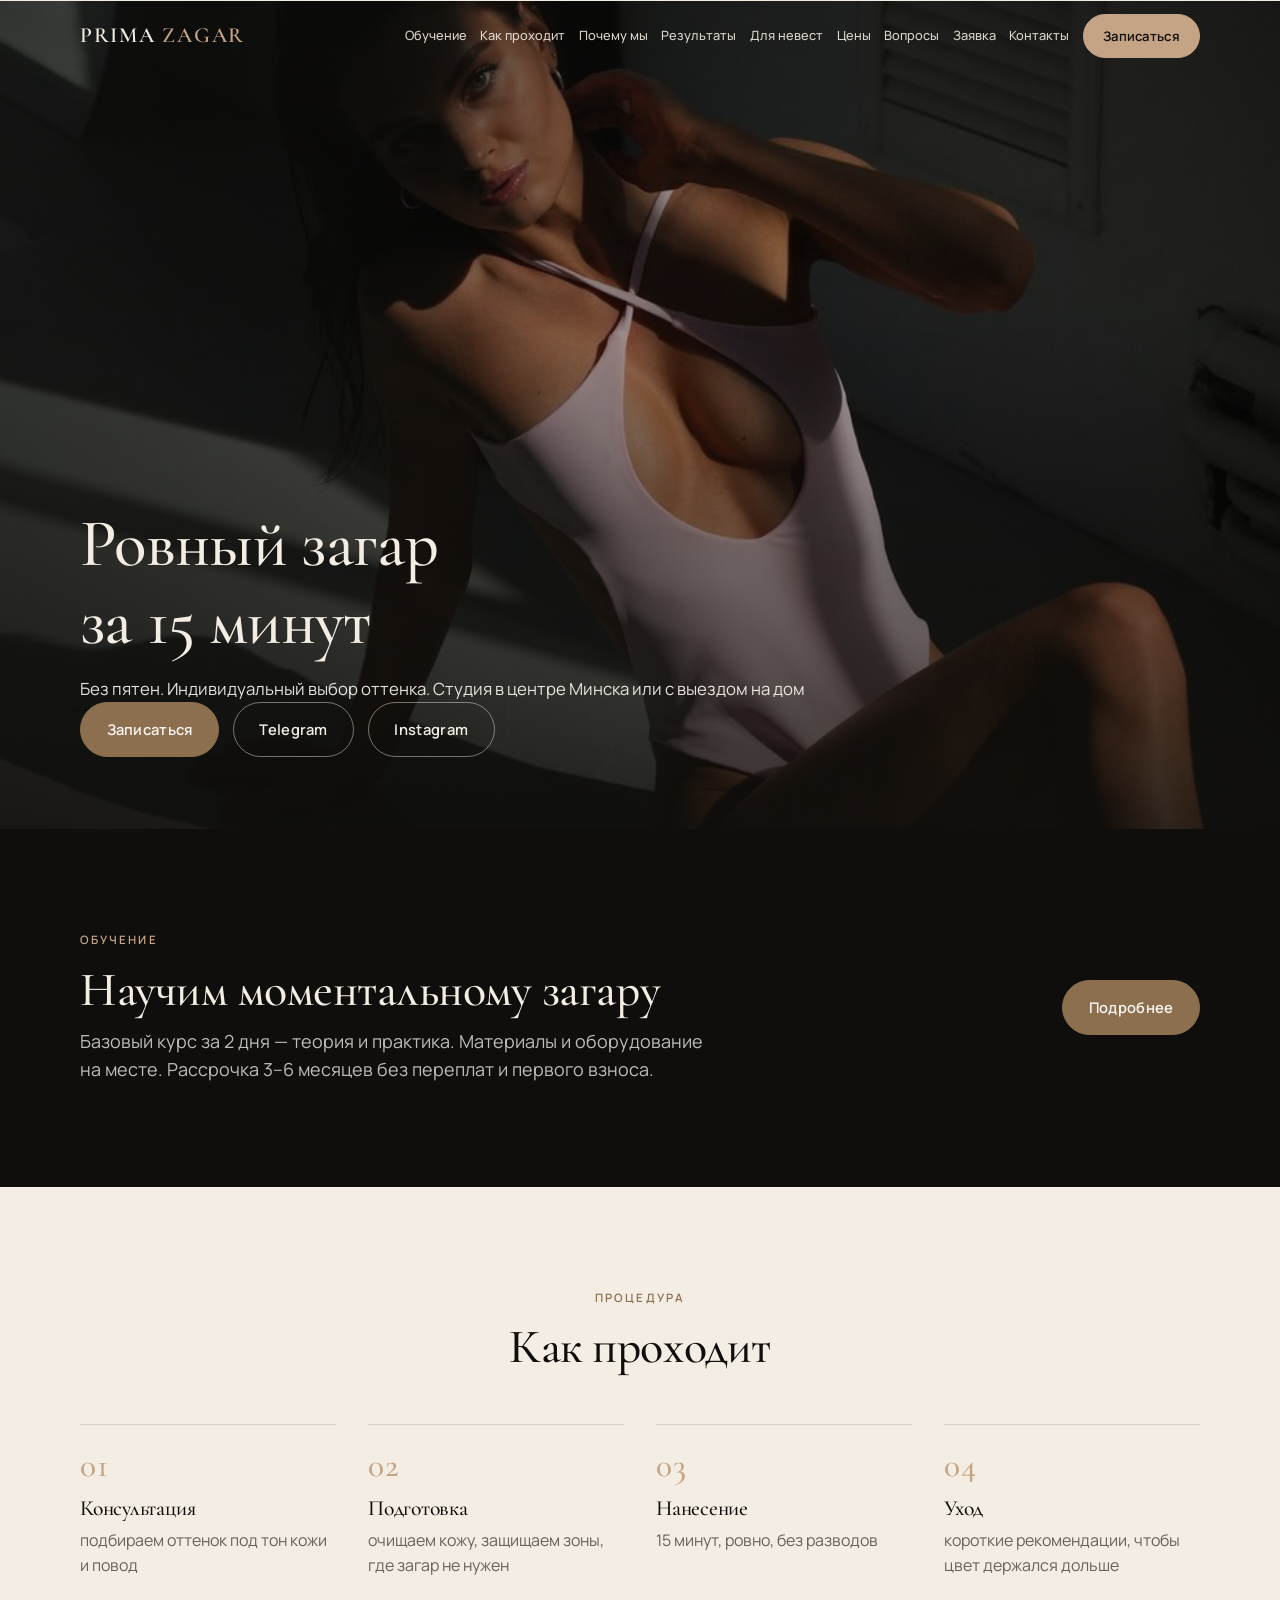
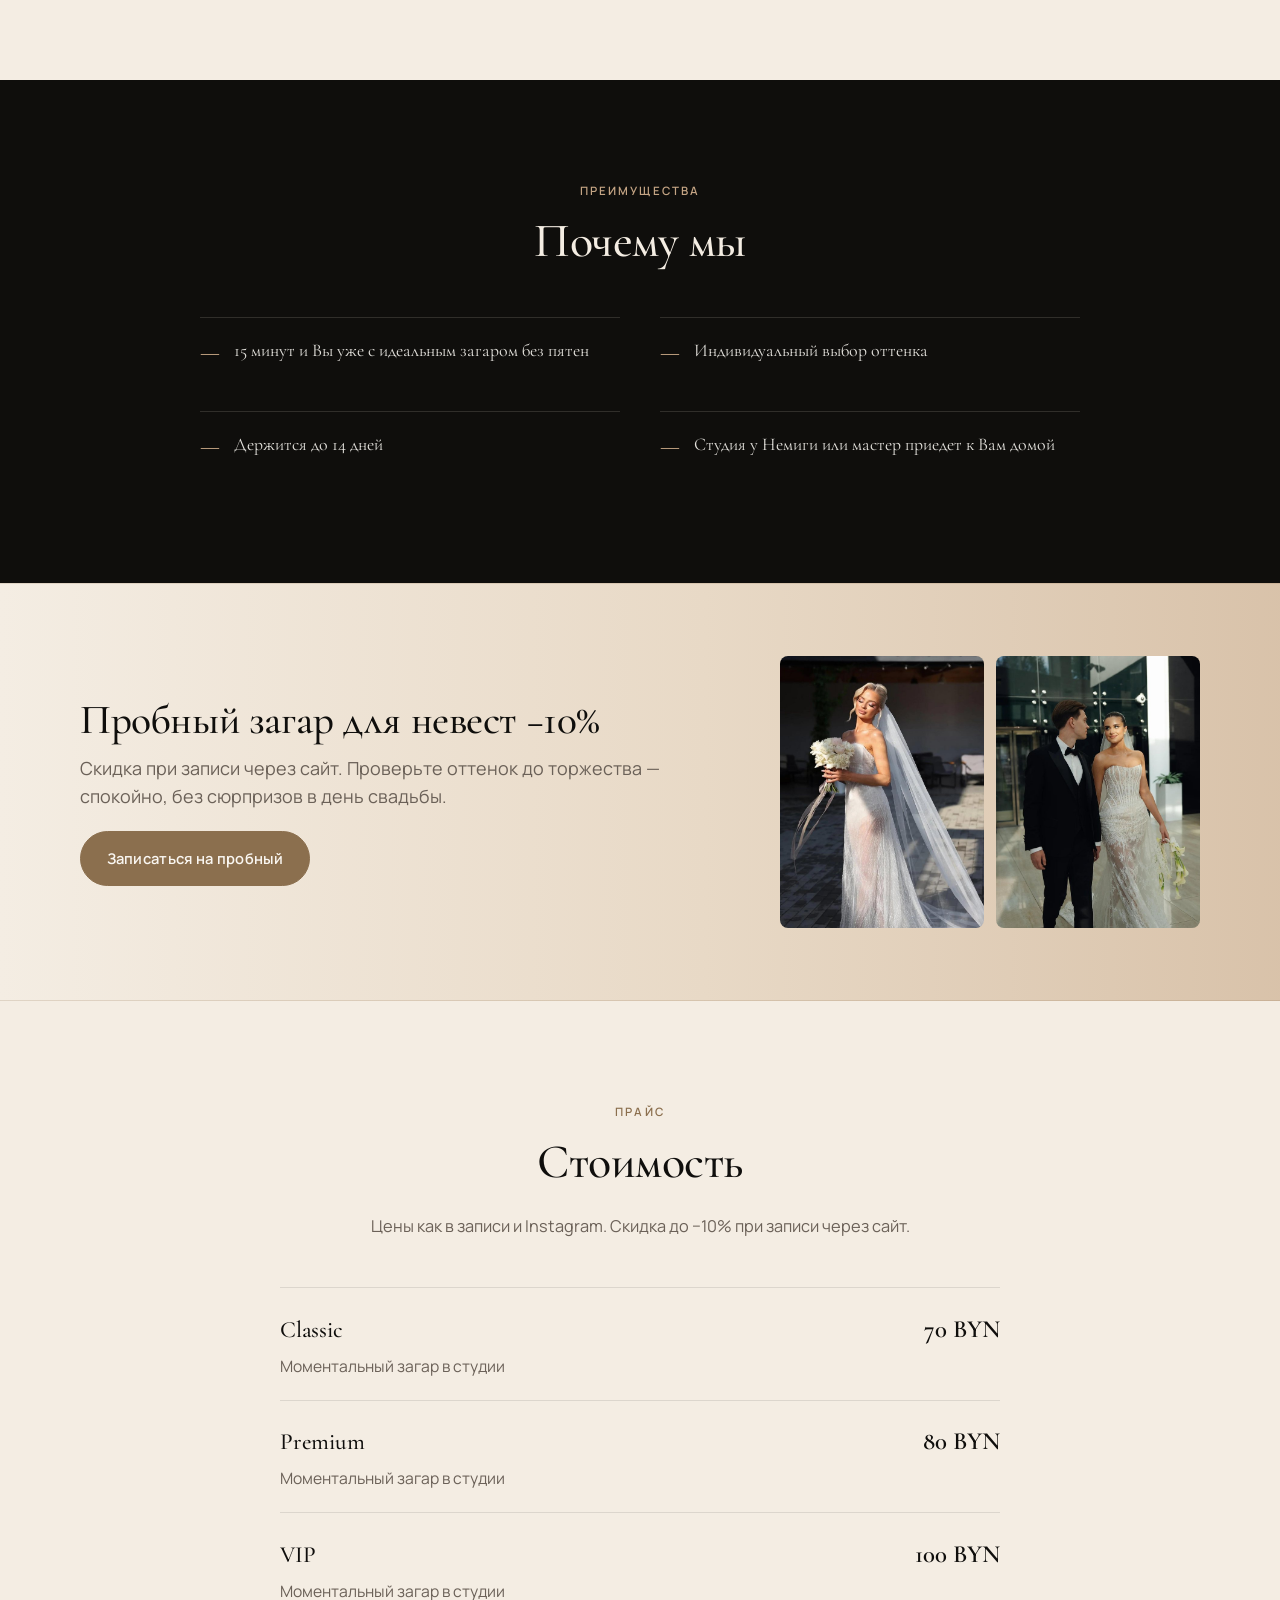
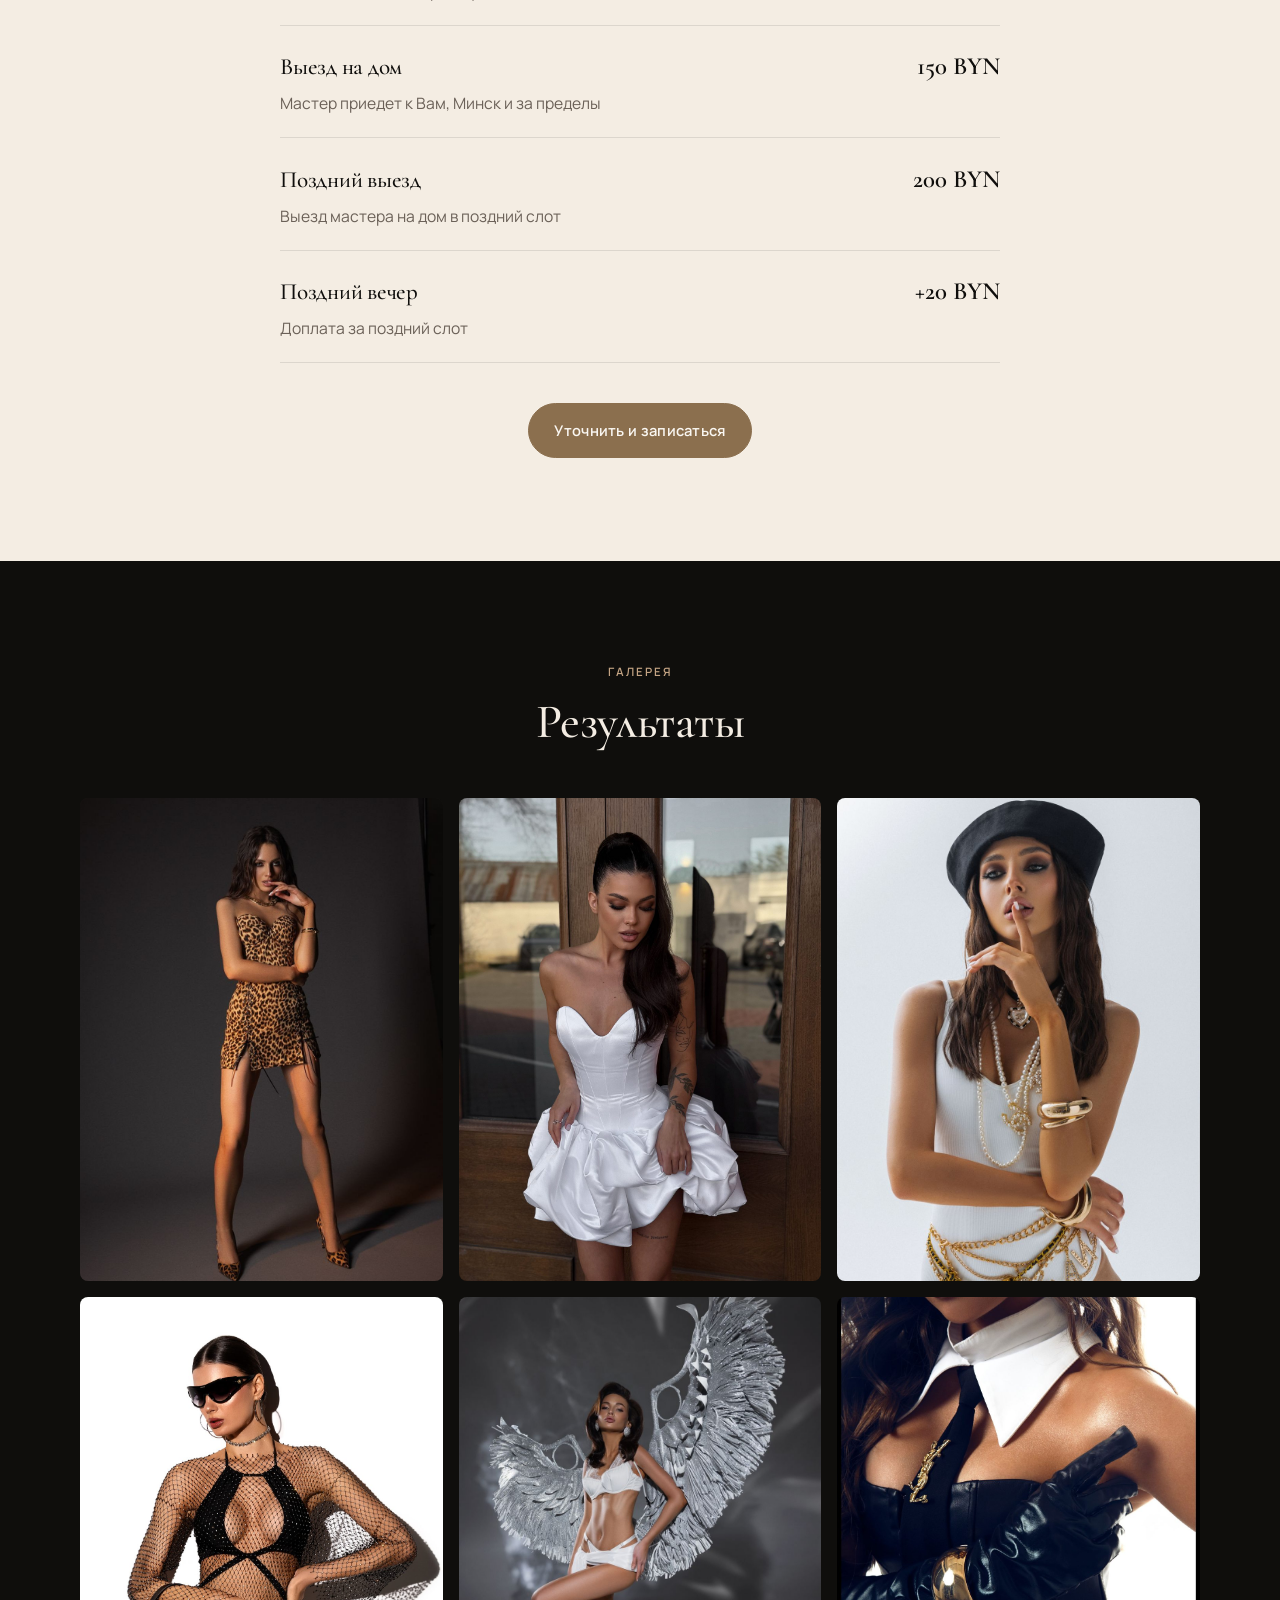
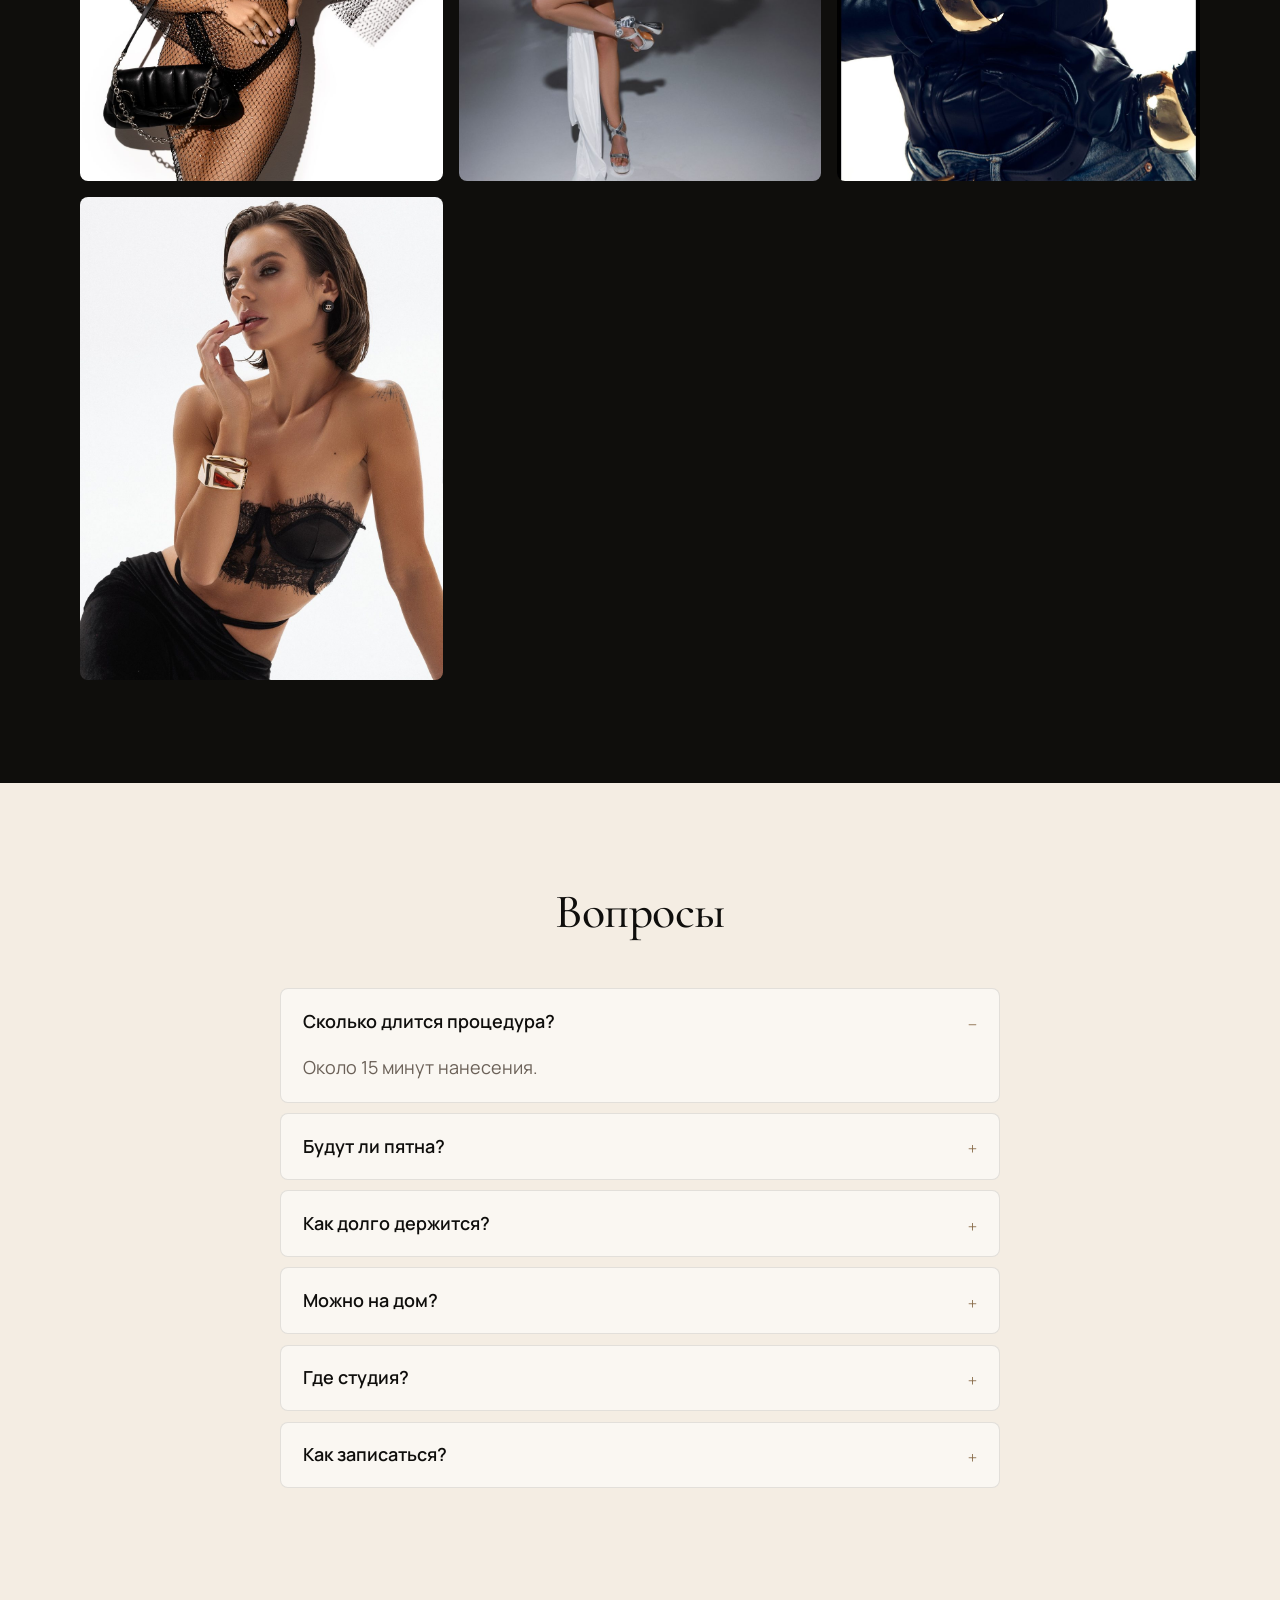
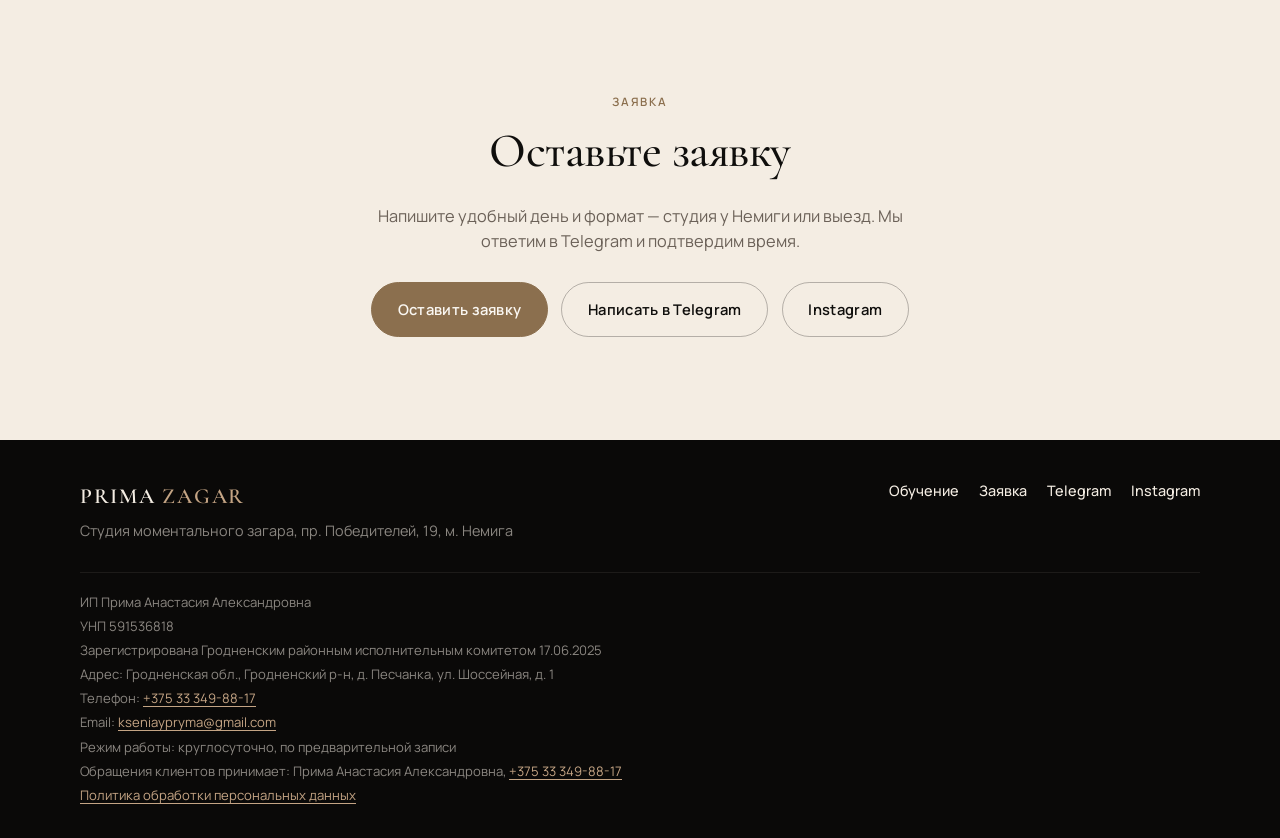
==== index.html @ f7ea3ef8 "Add a PZ monogram favicon in the site palette. Cream tile, ink Cormorant letters, and a bronze edge " ====
<!DOCTYPE html>
<html lang="ru">
<head>
  <meta charset="UTF-8" />
  <meta name="viewport" content="width=device-width, initial-scale=1" />
  <title>PRIMA ZAGAR — студия моментального загара | Минск, Немига</title>
  <meta name="description" content="Ровный загар за 15 минут без пятен. Оставьте заявку — студия у м. Немига или выезд на дом. пр. Победителей 19, Минск." />
  <link rel="icon" href="favicon.ico" sizes="16x16 32x32 48x48" />
  <link rel="icon" href="favicon.svg" type="image/svg+xml" />
  <link rel="apple-touch-icon" href="apple-touch-icon.png" />
  <link rel="icon" type="image/png" sizes="192x192" href="icon-192.png" />
  <link rel="icon" type="image/png" sizes="512x512" href="icon-512.png" />
  <link rel="preconnect" href="https://fonts.googleapis.com" />
  <link rel="preconnect" href="https://fonts.gstatic.com" crossorigin />
  <link href="https://fonts.googleapis.com/css2?family=Cormorant+Garamond:ital,wght@0,400;0,500;0,600;0,700;1,400;1,500&family=Manrope:wght@300;400;500;600;700&display=swap" rel="stylesheet" />
  <link rel="stylesheet" href="styles.css?v=20261003a" />
</head>
<body>
  <header class="site-header" id="siteHeader">
    <div class="header-inner">
      <a class="logo" href="#top">PRIMA <span>ZAGAR</span></a>
      <nav class="nav" id="nav" aria-label="Основная навигация">
        <a href="#training">Обучение</a>
        <a href="#process">Как проходит</a>
        <a href="#why">Почему мы</a>
        <a href="#results">Результаты</a>
        <a href="#bride">Для невест</a>
        <a href="#prices">Цены</a>
        <a href="#faq">Вопросы</a>
        <a href="#booking">Заявка</a>
        <a href="#contacts">Контакты</a>
        <a class="nav-cta" href="zapis.html">Записаться</a>
        <a class="nav-secondary" href="https://t.me/prima_zagar" target="_blank" rel="noopener">Telegram</a>
        <a class="nav-secondary" href="https://www.instagram.com/prima_zagar/" target="_blank" rel="noopener">Instagram</a>
      </nav>
      <a class="btn btn-sm header-cta" href="zapis.html">Записаться</a>
      <button class="nav-toggle" id="navToggle" type="button" aria-label="Меню" aria-expanded="false">
        <span></span><span></span><span></span>
      </button>
    </div>
  </header>

  <main id="top">
    <section class="hero">
      <div class="hero-media">
        <img src="img/hero-main.jpg" alt="Ровный бронзовый загар — результат процедуры PRIMA ZAGAR" />
        <div class="hero-scrim"></div>
      </div>
      <p class="hero-brand" aria-hidden="true">PRIMA <span>ZAGAR</span></p>
      <div class="hero-content">
        <div class="hero-copy">
          <h1>Ровный загар за&nbsp;15&nbsp;минут</h1>
          <p class="hero-lead">Без пятен. Индивидуальный выбор оттенка. Студия в центре Минска или с выездом на дом</p>
        </div>
        <div class="hero-actions">
          <a class="btn btn-primary hero-btn-main" href="zapis.html">Записаться</a>
          <div class="hero-actions-row">
            <a class="btn btn-ghost" href="https://t.me/prima_zagar" target="_blank" rel="noopener">Telegram</a>
            <a class="btn btn-ghost" href="https://www.instagram.com/prima_zagar/" target="_blank" rel="noopener">Instagram</a>
          </div>
        </div>
      </div>
    </section>

    <section class="section training-teaser section-dark" id="training">
      <div class="container training-teaser-inner">
        <div class="training-teaser-copy">
          <p class="eyebrow">Обучение</p>
          <h2>Научим моментальному загару</h2>
          <p>Базовый курс за 2 дня — теория и практика. Материалы и оборудование на месте. Рассрочка 3–6 месяцев без переплат и первого взноса.</p>
        </div>
        <a class="btn btn-primary" href="obuchenie.html">Подробнее</a>
      </div>
    </section>


    <section class="section process section-cream" id="process">
      <div class="container">
        <header class="section-head">
          <p class="eyebrow">Процедура</p>
          <h2>Как проходит</h2>
        </header>
        <ol class="steps">
          <li class="step">
            <span class="step-num">01</span>
            <h3>Консультация</h3>
            <p>подбираем оттенок под тон кожи и повод</p>
          </li>
          <li class="step">
            <span class="step-num">02</span>
            <h3>Подготовка</h3>
            <p>очищаем кожу, защищаем зоны, где загар не нужен</p>
          </li>
          <li class="step">
            <span class="step-num">03</span>
            <h3>Нанесение</h3>
            <p>15 минут, ровно, без разводов</p>
          </li>
          <li class="step">
            <span class="step-num">04</span>
            <h3>Уход</h3>
            <p>короткие рекомендации, чтобы цвет держался дольше</p>
          </li>
        </ol>
      </div>
    </section>

    <section class="section why section-dark" id="why">
      <div class="container">
        <header class="section-head">
          <p class="eyebrow">Преимущества</p>
          <h2>Почему мы</h2>
        </header>
        <ul class="why-list">
          <li>
            <span class="why-mark" aria-hidden="true">—</span>
            <p>15 минут и Вы уже с идеальным загаром без пятен</p>
          </li>
          <li>
            <span class="why-mark" aria-hidden="true">—</span>
            <p>Индивидуальный выбор оттенка</p>
          </li>
          <li>
            <span class="why-mark" aria-hidden="true">—</span>
            <p>Держится до 14 дней</p>
          </li>
          <li>
            <span class="why-mark" aria-hidden="true">—</span>
            <p>Студия у Немиги или мастер приедет к Вам домой</p>
          </li>
        </ul>
      </div>
    </section>

    <section class="bride" id="bride">
      <div class="container">
        <div class="bride-inner">
          <div class="bride-copy">
            <h2>Пробный загар для невест −10%</h2>
            <p>Скидка при записи через сайт. Проверьте оттенок до торжества — спокойно, без сюрпризов в день свадьбы.</p>
            <a class="btn btn-primary" href="zapis.html">Записаться на пробный</a>
          </div>
          <div class="bride-photos">
            <figure class="bride-photo">
              <img src="img/bride-outdoor.jpg" alt="Невеста с ровным загаром" loading="lazy" />
            </figure>
            <figure class="bride-photo">
              <img src="img/bride-couple.jpg" alt="Невеста и жених — загар к свадьбе" loading="lazy" />
            </figure>
          </div>
        </div>
      </div>
    </section>

    <section class="section prices section-cream" id="prices">
      <div class="container">
        <header class="section-head">
          <p class="eyebrow">Прайс</p>
          <h2>Стоимость</h2>
          <p class="section-sub">Цены как в записи и Instagram. Скидка до −10% при записи через сайт.</p>
        </header>
        <div class="price-formats">
          <article class="price-line">
            <div class="price-line-top">
              <h3>Classic</h3>
              <p class="price-amount">70&nbsp;BYN</p>
            </div>
            <p>Моментальный загар в студии</p>
          </article>
          <article class="price-line">
            <div class="price-line-top">
              <h3>Premium</h3>
              <p class="price-amount">80&nbsp;BYN</p>
            </div>
            <p>Моментальный загар в студии</p>
          </article>
          <article class="price-line">
            <div class="price-line-top">
              <h3>VIP</h3>
              <p class="price-amount">100&nbsp;BYN</p>
            </div>
            <p>Моментальный загар в студии</p>
          </article>
          <article class="price-line">
            <div class="price-line-top">
              <h3>Выезд на дом</h3>
              <p class="price-amount">150&nbsp;BYN</p>
            </div>
            <p>Мастер приедет к Вам, Минск и за пределы</p>
          </article>
          <article class="price-line">
            <div class="price-line-top">
              <h3>Поздний выезд</h3>
              <p class="price-amount">200&nbsp;BYN</p>
            </div>
            <p>Выезд мастера на дом в поздний слот</p>
          </article>
          <article class="price-line">
            <div class="price-line-top">
              <h3>Поздний вечер</h3>
              <p class="price-amount">+20&nbsp;BYN</p>
            </div>
            <p>Доплата за поздний слот</p>
          </article>
        </div>
        <div class="prices-cta">
          <a class="btn btn-primary" href="zapis.html">Уточнить и записаться</a>
        </div>
      </div>
    </section>

    <section class="section results section-dark" id="results">
      <div class="container">
        <header class="section-head">
          <p class="eyebrow">Галерея</p>
          <h2>Результаты</h2>
        </header>
                <div class="gallery">
          <figure class="gallery-item">
            <img src="img/photo_2026-09-19_13-19-39.jpg" alt="Результат моментального загара" loading="lazy" />
          </figure>
          <figure class="gallery-item">
            <img src="img/IMG_20250513_002818_948.jpg" alt="Результат моментального загара" loading="lazy" />
          </figure>
          <figure class="gallery-item">
            <img src="img/6N7A8652.jpg" alt="Результат моментального загара" loading="lazy" />
          </figure>
          <figure class="gallery-item">
            <img src="img/DSC03652.jpg" alt="Результат моментального загара" loading="lazy" />
          </figure>
          <figure class="gallery-item">
            <img src="img/73QkHVL9tg8.jpg" alt="Результат моментального загара" loading="lazy" />
          </figure>
          <figure class="gallery-item">
            <img src="img/IMG_3985.jpg" alt="Результат моментального загара" loading="lazy" />
          </figure>
          <figure class="gallery-item">
            <img src="img/IMG_7552.jpg" alt="Результат моментального загара" loading="lazy" />
          </figure>
        </div>
        </div>
    </section>

    <section class="section faq section-cream" id="faq">
      <div class="container narrow">
        <header class="section-head">
          <h2>Вопросы</h2>
        </header>
        <div class="faq-list">
          <details class="faq-item" open>
            <summary>Сколько длится процедура?</summary>
            <p>Около 15 минут нанесения.</p>
          </details>
          <details class="faq-item">
            <summary>Будут ли пятна?</summary>
            <p>Нет: наносим равномерно, с подготовкой кожи.</p>
          </details>
          <details class="faq-item">
            <summary>Как долго держится?</summary>
            <p>Обычно до ~14 дней, зависит от ухода и типа кожи.</p>
          </details>
          <details class="faq-item">
            <summary>Можно на дом?</summary>
            <p>Да, выезжаем по Минску и за пределы.</p>
          </details>
          <details class="faq-item">
            <summary>Где студия?</summary>
            <p>пр.&nbsp;Победителей,&nbsp;19, гостиница «Юбилейный», ст.&nbsp;м.&nbsp;Немига. Заявка — на <a class="text-link" href="zapis.html">странице записи</a>.</p>
          </details>
          <details class="faq-item">
            <summary>Как записаться?</summary>
            <p>Оставьте заявку на <a class="text-link" href="zapis.html">странице записи</a> — мы подтвердим время в Telegram. Можно сразу написать в <a class="text-link" href="https://t.me/prima_zagar" target="_blank" rel="noopener">Telegram</a> или <a class="text-link" href="https://www.instagram.com/prima_zagar/" target="_blank" rel="noopener">Instagram</a>.</p>
          </details>
        </div>
      </div>
    </section>



    

    <section class="section booking section-cream" id="booking">
      <div class="container booking-cta">
        <header class="section-head">
          <p class="eyebrow">Заявка</p>
          <h2>Оставьте заявку</h2>
          <p class="section-sub">Напишите удобный день и формат — студия у Немиги или выезд. Мы ответим в Telegram и подтвердим время.</p>
        </header>
        <div class="booking-cta-actions">
          <a class="btn btn-primary" href="zapis.html">Оставить заявку</a>
          <a class="btn btn-outline" href="https://t.me/prima_zagar" target="_blank" rel="noopener">Написать в Telegram</a>
          <a class="btn btn-outline" href="https://www.instagram.com/prima_zagar/" target="_blank" rel="noopener">Instagram</a>
        </div>
      </div>
    </section>
  </main>

  <footer class="site-footer" id="contacts">
    <div class="container footer-inner">
      <div class="footer-brand">
        <a class="logo" href="#top">PRIMA <span>ZAGAR</span></a>
        <p>Студия моментального загара, пр.&nbsp;Победителей,&nbsp;19, м.&nbsp;Немига</p>
      </div>
      <div class="footer-links">
        <a href="obuchenie.html">Обучение</a>
        <a href="zapis.html">Заявка</a>
        <a href="https://t.me/prima_zagar" target="_blank" rel="noopener">Telegram</a>
        <a href="https://www.instagram.com/prima_zagar/" target="_blank" rel="noopener">Instagram</a>
      </div>
      <div class="footer-legal">
        <p>ИП Прима Анастасия Александровна</p>
        <p>УНП 591536818</p>
        <p>Зарегистрирована Гродненским районным исполнительным комитетом 17.06.2025</p>
        <p>Адрес: Гродненская обл., Гродненский р-н, д.&nbsp;Песчанка, ул.&nbsp;Шоссейная, д.&nbsp;1</p>
        <p>Телефон: <a href="tel:+375333498817">+375 33 349-88-17</a></p>
        <p>Email: <a href="mailto:kseniaypryma@gmail.com">kseniaypryma@gmail.com</a></p>
        <p>Режим работы: круглосуточно, по предварительной записи</p>
        <p>Обращения клиентов принимает: Прима Анастасия Александровна, <a href="tel:+375333498817">+375 33 349-88-17</a></p>
        <p><a href="privacy.html">Политика обработки персональных данных</a></p>
      </div>
    </div>
  </footer>

  <script>
    (function () {
      var toggle = document.getElementById('navToggle');
      var nav = document.getElementById('nav');
      var header = document.getElementById('siteHeader');
      var optionalIds = { process: 1, bride: 1, prices: 1, faq: 1 };
      var menuOpen = false;

      function onScroll() {
        if (!header) return;
        header.classList.toggle('is-scrolled', window.scrollY > 24);
      }
      onScroll();
      window.addEventListener('scroll', onScroll, { passive: true });

      function setMenu(open) {
        if (!toggle || !nav) return;
        menuOpen = !!open;
        nav.classList.toggle('is-open', menuOpen);
        toggle.classList.toggle('is-open', menuOpen);
        toggle.setAttribute('aria-expanded', menuOpen ? 'true' : 'false');
        document.documentElement.classList.toggle('nav-open', menuOpen);
        document.body.classList.toggle('nav-open', menuOpen);
        if (header) header.classList.toggle('menu-open', menuOpen);
      }

      function revealSection(id) {
        var el = document.getElementById(id);
        if (!el) return null;
        if (optionalIds[id]) el.classList.add('is-mobile-revealed');
        return el;
      }

      function scrollToSection(el, instant) {
        if (!el) return;
        var reduce = window.matchMedia('(prefers-reduced-motion: reduce)').matches;
        el.scrollIntoView({
          behavior: instant || reduce ? 'auto' : 'smooth',
          block: 'start'
        });
      }

      function goToHashSection(id) {
        var el = revealSection(id);
        setMenu(false);
        // wait until menu unlocks scroll / pointer-events
        window.setTimeout(function () {
          scrollToSection(el, false);
          if (history.replaceState) history.replaceState(null, '', '#' + id);
        }, 120);
      }

      function samePageHash(href) {
        var hashIdx = href.indexOf('#');
        if (hashIdx === -1) return '';
        var path = href.slice(0, hashIdx);
        var id = href.slice(hashIdx + 1);
        if (!id) return '';
        var page = window.location.pathname.split('/').pop() || 'index.html';
        if (!page || page.indexOf('.') === -1) page = 'index.html';
        var samePage = !path || path === page || path === 'index.html' || path === './index.html' || path === '/';
        return samePage ? id : '';
      }

      if (toggle && nav) {
        toggle.addEventListener('click', function (event) {
          event.preventDefault();
          event.stopPropagation();
          setMenu(!menuOpen);
        });
      }

      if (nav) {
        nav.addEventListener('click', function (event) {
          var link = event.target.closest('a[href]');
          if (!link || !nav.contains(link)) return;

          var href = link.getAttribute('href') || '';
          var id = samePageHash(href);

          // in-page anchors (including hidden sections)
          if (id) {
            event.preventDefault();
            event.stopPropagation();
            goToHashSection(id);
            return;
          }

          // external / other pages — close menu, let navigation proceed
          setMenu(false);
        });
      }

      function revealFromHash(instant) {
        var id = location.hash.slice(1);
        if (!id) return;
        var el = revealSection(id);
        if (!el) return;
        requestAnimationFrame(function () {
          scrollToSection(el, instant);
        });
      }

      revealFromHash(true);
      window.addEventListener('hashchange', function () {
        revealFromHash(false);
      });
    })();
  </script>
</body>
</html>
---- styles.css ----
/* PRIMA ZAGAR — warm neutrals landing */
:root {
  --ink: #0F0E0C;
  --cream: #F4EDE3;
  --bronze: #C4A484;
  --bronze-deep: #8B6F4E;
  --card: #FAF7F2;
  --ink-soft: #2c2824;
  --muted: #6b6158;
  --line: rgba(15, 14, 12, 0.1);
  --line-light: rgba(244, 237, 227, 0.14);
  --shadow: 0 20px 50px rgba(15, 14, 12, 0.1);
  --radius: 8px;
  --header-h: 72px;
  --font-serif: "Cormorant Garamond", "Times New Roman", serif;
  --font-sans: "Manrope", system-ui, -apple-system, sans-serif;
  --max: 1120px;
}

*,
*::before,
*::after {
  box-sizing: border-box;
}

html {
  scroll-behavior: smooth;
}

body {
  margin: 0;
  font-family: var(--font-sans);
  font-size: clamp(1.05rem, 0.5vw + 1rem, 1.125rem);
  line-height: 1.55;
  color: var(--ink-soft);
  background: var(--cream);
  -webkit-font-smoothing: antialiased;
}

body.nav-open {
  overflow: hidden;
}

img {
  max-width: 100%;
  display: block;
  height: auto;
}

a {
  color: inherit;
  text-decoration: none;
}

ul, ol {
  margin: 0;
  padding: 0;
  list-style: none;
}

h1, h2, h3 {
  font-family: var(--font-serif);
  font-weight: 500;
  color: var(--ink);
  line-height: 1.15;
  letter-spacing: -0.01em;
  margin: 0 0 0.5em;
}

h1 { font-size: clamp(2.8rem, 6vw, 4.2rem); }
h2 { font-size: clamp(2rem, 4vw, 3rem); }
h3 { font-size: 1.35rem; margin-bottom: 0.4em; }

p { margin: 0 0 1em; }
p:last-child { margin-bottom: 0; }

.container {
  width: min(100% - 2.5rem, var(--max));
  margin-inline: auto;
}

.container.narrow {
  width: min(100% - 2.5rem, 720px);
}

.eyebrow {
  font-family: var(--font-sans);
  font-size: 0.72rem;
  font-weight: 600;
  letter-spacing: 0.18em;
  text-transform: uppercase;
  color: var(--bronze-deep);
  margin: 0 0 0.85rem;
}

.section {
  padding: clamp(4rem, 8vw, 6.5rem) 0;
}

.section-cream {
  background: var(--cream);
  color: var(--ink-soft);
}

.section-dark {
  background: var(--ink);
  color: rgba(250, 247, 242, 0.88);
}

.section-dark h2,
.section-dark h3 {
  color: var(--cream);
}

.section-dark .eyebrow {
  color: var(--bronze);
}

.section-dark p {
  color: rgba(255, 255, 255, 0.72);
}

.section-dark .section-sub {
  color: rgba(250, 247, 242, 0.65);
}

.section-head {
  text-align: center;
  max-width: 560px;
  margin: 0 auto 3rem;
}

.section-sub {
  color: var(--muted);
  margin: 0.75rem 0 0;
  font-size: 1.02rem;
}

/* Buttons */
.btn {
  display: inline-flex;
  align-items: center;
  justify-content: center;
  gap: 0.5rem;
  padding: 0.95rem 1.6rem;
  border-radius: 999px;
  font-family: var(--font-sans);
  font-size: 0.92rem;
  font-weight: 600;
  letter-spacing: 0.02em;
  border: 1.5px solid transparent;
  cursor: pointer;
  transition: background 0.2s, color 0.2s, border-color 0.2s, transform 0.2s;
  white-space: nowrap;
}

.btn:hover { transform: translateY(-1px); }
.btn:active { transform: none; }

.btn-primary {
  background: var(--bronze-deep);
  color: var(--card);
  border-color: var(--bronze-deep);
}

.btn-primary:hover {
  background: var(--ink);
  border-color: var(--ink);
}

.btn-ghost {
  background: transparent;
  color: var(--cream);
  border-color: rgba(244, 237, 227, 0.45);
}

.btn-ghost:hover {
  background: rgba(244, 237, 227, 0.12);
  border-color: var(--cream);
}

.btn-outline {
  background: transparent;
  color: var(--ink);
  border-color: rgba(15, 14, 12, 0.28);
}

.btn-outline:hover {
  border-color: var(--ink);
  background: rgba(15, 14, 12, 0.04);
}

.text-link {
  color: var(--bronze-deep);
  text-decoration: underline;
  text-underline-offset: 3px;
}

.text-link:hover {
  color: var(--ink);
}

.btn-sm {
  padding: 0.65rem 1.2rem;
  font-size: 0.82rem;
}

/* Header — transparent over hero, cream/blur on scroll */
.site-header {
  position: sticky;
  top: 0;
  z-index: 100;
  background: transparent;
  border-bottom: 1px solid transparent;
  transition: background 0.25s ease, border-color 0.25s ease, backdrop-filter 0.25s ease;
}

.site-header.is-scrolled {
  background: rgba(244, 237, 227, 0.9);
  backdrop-filter: blur(14px);
  -webkit-backdrop-filter: blur(14px);
  border-bottom-color: var(--line);
}

.site-header:not(.is-scrolled) .logo {
  color: var(--cream);
}

.site-header:not(.is-scrolled) .logo span {
  color: var(--bronze);
}

.site-header:not(.is-scrolled) .nav a {
  color: rgba(244, 237, 227, 0.88);
}

.site-header:not(.is-scrolled) .nav a:hover {
  color: var(--bronze);
}

.site-header:not(.is-scrolled) .nav-toggle span {
  background: var(--cream);
}

.site-header:not(.is-scrolled) .header-cta.btn-sm {
  background: var(--bronze);
  border-color: var(--bronze);
  color: var(--ink);
}

.header-inner {
  width: min(100% - 2rem, var(--max));
  margin-inline: auto;
  height: var(--header-h);
  display: flex;
  align-items: center;
  gap: 0.85rem;
}

.logo {
  font-family: var(--font-serif);
  font-size: 1.35rem;
  font-weight: 600;
  letter-spacing: 0.08em;
  color: var(--ink);
  flex-shrink: 0;
  transition: color 0.2s;
}

.logo span {
  color: var(--bronze-deep);
}

.nav {
  display: flex;
  align-items: center;
  flex-wrap: nowrap;
  gap: 0.85rem;
  margin-left: auto;
  min-width: 0;
}

.nav a {
  font-size: 0.8rem;
  font-weight: 500;
  color: var(--ink-soft);
  transition: color 0.2s;
  white-space: nowrap;
  flex-shrink: 0;
}

.nav a:hover { color: var(--bronze-deep); }

.header-cta { flex-shrink: 0; }

.nav-toggle {
  display: none;
  flex-direction: column;
  justify-content: center;
  gap: 5px;
  width: 40px;
  height: 40px;
  padding: 8px;
  border: none;
  background: transparent;
  cursor: pointer;
  margin-left: auto;
}

.nav-toggle span {
  display: block;
  height: 2px;
  width: 100%;
  background: var(--ink);
  border-radius: 2px;
  transition: transform 0.2s, opacity 0.2s, background 0.2s;
}

/* Mobile-only menu actions (shown inside drawer) */
.nav-cta,
.nav-secondary {
  display: none;
}

@media (max-width: 780px) {
  .nav-cta,
  .nav-secondary {
    display: block;
  }
}

/* Hero — photo ≥55% feel, text in scrim (not over face center) */
.hero {
  position: relative;
  min-height: min(92vh, 880px);
  display: flex;
  align-items: flex-end;
  color: var(--cream);
  overflow: hidden;
  margin-top: calc(-1 * var(--header-h));
  padding-top: var(--header-h);
}

.hero-media {
  position: absolute;
  inset: 0;
}

.hero-media img {
  width: 100%;
  height: 100%;
  object-fit: cover;
  /* Desktop: crop onto the model, not the empty stairs/wall */
  object-position: 72% 42%;
}

@media (max-width: 780px) {
  .hero-media img {
    object-position: 62% 28%;
  }
}


.hero-brand {
  display: none;
}

.hero-brand span {
  color: var(--bronze);
}

.hero-scrim {
  position: absolute;
  inset: 0;
  background:
    linear-gradient(180deg, rgba(15, 14, 12, 0.35) 0%, rgba(15, 14, 12, 0.12) 38%, rgba(15, 14, 12, 0.82) 100%),
    linear-gradient(90deg, rgba(15, 14, 12, 0.62) 0%, rgba(15, 14, 12, 0.2) 48%, transparent 72%);
}

.hero-content {
  position: relative;
  z-index: 1;
  width: min(100% - 2.5rem, var(--max));
  margin: 0 auto;
  padding: 5rem 0 4.5rem;
  max-width: 560px;
  margin-left: max(1.25rem, calc((100% - var(--max)) / 2));
}

.hero h1 {
  color: var(--cream);
  margin-bottom: 1rem;
}

.hero-lead {
  font-size: clamp(0.78rem, 1.35vw, 1.05rem);
  color: rgba(250, 247, 242, 0.9);
  max-width: none;
  margin-bottom: 1.75rem;
  white-space: nowrap;
}

.hero-actions {
  display: flex;
  flex-wrap: wrap;
  gap: 0.85rem;
  align-items: center;
}

.hero-actions-row {
  display: contents;
}

.hero-micro {
  margin-top: 1.35rem;
  font-size: 0.82rem;
  letter-spacing: 0.06em;
  color: rgba(244, 237, 227, 0.7);
}

/* Process — horizontal 4 / stack mobile; serif bronze numbers */
.process .steps {
  display: grid;
  grid-template-columns: repeat(4, 1fr);
  gap: 1.75rem 2rem;
}

.step {
  padding: 0;
  background: transparent;
  border: none;
  border-top: 1px solid rgba(15, 14, 12, 0.12);
  padding-top: 1.5rem;
}

.step-num {
  display: block;
  font-family: var(--font-serif);
  font-size: 2.1rem;
  font-weight: 500;
  color: var(--bronze);
  margin-bottom: 0.85rem;
  letter-spacing: 0.04em;
  line-height: 1;
}

.step h3 {
  margin-bottom: 0.45rem;
}

.step p {
  color: var(--muted);
  font-size: 1rem;
  text-transform: none;
}

/* Why — typography list, no clipart icons */
.why-list {
  display: grid;
  grid-template-columns: repeat(2, 1fr);
  gap: 1.5rem 2.5rem;
  max-width: 880px;
  margin: 0 auto;
}

.why-list li {
  display: flex;
  gap: 0.85rem;
  align-items: flex-start;
  padding: 1.25rem 0;
  border-top: 1px solid var(--line-light);
}

.why-mark {
  font-family: var(--font-serif);
  font-size: 1.5rem;
  color: var(--bronze);
  line-height: 1.2;
  flex-shrink: 0;
}

.why-list p {
  margin: 0;
  font-size: 1.12rem;
  color: rgba(250, 247, 242, 0.9);
  font-family: var(--font-serif);
  font-weight: 400;
  line-height: 1.35;
}

/* Bride — full-width cream/bronze strip */
.bride {
  padding: clamp(3rem, 6vw, 4.5rem) 0;
  background: linear-gradient(90deg, var(--cream) 0%, #e8d9c6 55%, var(--bronze) 160%);
  border-top: 1px solid rgba(139, 111, 78, 0.2);
  border-bottom: 1px solid rgba(139, 111, 78, 0.2);
  color: var(--ink);
}

.bride-inner {
  display: flex;
  align-items: center;
  justify-content: space-between;
  gap: 2rem;
  flex-wrap: wrap;
}

.bride-copy {
  max-width: 640px;
}

.bride h2 {
  color: var(--ink);
  font-size: clamp(1.85rem, 3.5vw, 2.6rem);
  margin-bottom: 0.65rem;
}

.bride p {
  color: var(--muted);
  margin: 0;
  max-width: 36em;
}


.bride-copy .btn {
  margin-top: 1.25rem;
}

.bride-photos {
  display: grid;
  grid-template-columns: 1fr 1fr;
  gap: 0.75rem;
  flex: 1 1 320px;
  max-width: 420px;
}

.bride-photo {
  margin: 0;
  border-radius: var(--radius);
  overflow: hidden;
  background: #1a1815;
  aspect-ratio: 3 / 4;
}

.bride-photo img {
  width: 100%;
  height: 100%;
  object-fit: cover;
  display: block;
}

.training-teaser-inner {
  display: flex;
  align-items: center;
  justify-content: space-between;
  gap: 1.75rem;
  flex-wrap: wrap;
}

.training-teaser-copy {
  max-width: 640px;
}

.training-teaser-copy h2 {
  margin-bottom: 0.65rem;
}

.training-teaser-copy p:not(.eyebrow) {
  margin: 0;
  color: var(--muted-on-dark, rgba(255,255,255,0.72));
  max-width: 36em;
}

.page-obuchenie .obuchenie-card {
  max-width: 720px;
  margin: 0 auto;
  background: var(--cream);
  border: 1px solid var(--line);
  border-radius: calc(var(--radius) + 4px);
  padding: clamp(1.5rem, 4vw, 2.25rem);
}

.obuchenie-card h2 {
  margin: 1.75rem 0 0.75rem;
  font-size: 1.45rem;
}

.obuchenie-card > h2:first-of-type {
  margin-top: 0;
}

.obuchenie-card ul {
  margin: 0.5rem 0 0;
  padding-left: 1.1rem;
  color: var(--muted);
}

.obuchenie-card li {
  margin: 0.4rem 0;
}

.obuchenie-price {
  font-family: "Cormorant Garamond", Georgia, serif;
  font-size: clamp(2rem, 4vw, 2.6rem);
  font-weight: 600;
  margin: 0.35rem 0 0.5rem;
  color: var(--ink);
}

.obuchenie-actions {
  display: flex;
  flex-wrap: wrap;
  gap: 0.75rem;
  margin-top: 1.75rem;
}

/* Prices — typography-heavy, airy, no fake BYN */
.prices .price-formats {
  display: grid;
  grid-template-columns: 1fr;
  gap: 0;
  max-width: 720px;
  margin: 0 auto 2.5rem;
}

.price-line {
  display: flex;
  flex-direction: column;
  gap: 0.35rem;
  padding: 1.35rem 0;
  border-top: 1px solid var(--line);
  background: transparent;
}

.price-line:last-child {
  border-bottom: 1px solid var(--line);
}

.price-line-top {
  display: flex;
  align-items: baseline;
  justify-content: space-between;
  gap: 1rem;
}

.price-line h3 {
  margin: 0;
  font-size: 1.45rem;
  color: var(--ink);
}

.price-amount {
  margin: 0;
  font-family: "Cormorant Garamond", Georgia, serif;
  font-size: 1.55rem;
  font-weight: 600;
  color: var(--ink);
  white-space: nowrap;
}

.price-line > p {
  margin: 0;
  color: var(--muted);
  font-size: 0.98rem;
}

.prices-cta {
  text-align: center;
}

/* Gallery — 2 col mobile / 3 desktop, 3/4, captions, hover 1.02 */
.gallery {
  display: grid;
  grid-template-columns: repeat(3, 1fr);
  gap: 16px;
}

.gallery-item {
  margin: 0;
  border-radius: var(--radius);
  overflow: hidden;
  background: #1a1815;
}

.gallery-item img {
  width: 100%;
  aspect-ratio: 3 / 4;
  object-fit: cover;
  transition: transform 0.45s ease;
}

.gallery-item:hover img {
  transform: scale(1.02);
}


/* FAQ */
.faq-list {
  display: flex;
  flex-direction: column;
  gap: 0.65rem;
}

.faq-item {
  border: 1px solid var(--line);
  border-radius: var(--radius);
  background: var(--card);
  padding: 0;
  overflow: hidden;
}

.faq-item summary {
  list-style: none;
  cursor: pointer;
  padding: 1.15rem 1.4rem;
  font-weight: 600;
  color: var(--ink);
  display: flex;
  align-items: center;
  justify-content: space-between;
  gap: 1rem;
}

.faq-item summary::-webkit-details-marker { display: none; }

.faq-item summary::after {
  content: "+";
  font-family: var(--font-serif);
  font-size: 1.4rem;
  font-weight: 400;
  color: var(--bronze-deep);
  line-height: 1;
  flex-shrink: 0;
}

.faq-item[open] summary::after { content: "−"; }

.faq-item p {
  padding: 0 1.4rem 1.25rem;
  color: var(--muted);
  margin: 0;
}

/* Final CTA */
.cta-band {
  padding: clamp(3.5rem, 7vw, 5rem) 0;
}

.cta-band-inner {
  display: flex;
  align-items: center;
  justify-content: space-between;
  gap: 2rem;
  flex-wrap: wrap;
}

.cta-band h2 {
  color: var(--cream);
  margin-bottom: 0.5rem;
}

.cta-lead {
  color: rgba(250, 247, 242, 0.7);
  margin: 0;
  max-width: 32em;
}

.cta-links {
  display: flex;
  flex-wrap: wrap;
  gap: 0.75rem;
}

/* Footer */
.site-footer {
  background: #0a0908;
  color: rgba(244, 237, 227, 0.55);
  padding: 2.5rem 0 2rem;
  font-size: 0.9rem;
}

.footer-inner {
  display: grid;
  grid-template-columns: 1fr auto;
  gap: 1.5rem;
  align-items: start;
}

.footer-brand .logo {
  color: var(--cream);
  display: inline-block;
  margin-bottom: 0.4rem;
}

.footer-brand .logo span {
  color: var(--bronze);
}

.footer-brand p { margin: 0; }

.footer-links {
  display: flex;
  gap: 1.25rem;
  flex-wrap: wrap;
}

.footer-links a {
  color: var(--cream);
  font-weight: 500;
  transition: color 0.2s;
}

.footer-links a:hover { color: var(--bronze); }

.footer-note {
  grid-column: 1 / -1;
  margin: 0;
  padding-top: 1.25rem;
  border-top: 1px solid rgba(244, 237, 227, 0.08);
  font-size: 0.82rem;
}


/* Crowded desktop/tablet: hamburger so nav labels stay one line */
@media (max-width: 1100px) {
  .nav-cta,
  .nav-secondary {
    display: block;
  }

  .nav {
    position: fixed;
    top: var(--header-h);
    left: 0;
    right: 0;
    bottom: 0;
    z-index: 200;
    display: flex;
    flex-direction: column;
    align-items: stretch;
    justify-content: flex-start;
    gap: 0;
    margin: 0;
    padding: 0.75rem 1.25rem calc(1.5rem + env(safe-area-inset-bottom));
    background: var(--cream);
    transform: translate3d(100%, 0, 0);
    transition: transform 0.28s ease, visibility 0.28s;
    overflow-y: auto;
    -webkit-overflow-scrolling: touch;
    overscroll-behavior: contain;
    pointer-events: none;
    visibility: hidden;
  }

  .nav.is-open {
    transform: translate3d(0, 0, 0);
    pointer-events: auto;
    visibility: visible;
  }

  .nav a {
    display: block;
    padding: 1.05rem 0.5rem;
    font-size: 1.08rem;
    border-bottom: 1px solid var(--line);
    color: var(--ink-soft) !important;
    white-space: normal;
    flex-shrink: 1;
  }

  .nav a.nav-cta {
    margin-top: 1.25rem;
    padding: 0.95rem 1rem;
    border: none;
    border-radius: 999px;
    background: var(--ink);
    color: var(--cream) !important;
    text-align: center;
    font-weight: 600;
  }

  .nav a.nav-secondary {
    border-bottom: none;
    padding-top: 0.85rem;
    padding-bottom: 0.35rem;
    font-size: 0.95rem;
    color: var(--muted) !important;
  }

  .nav-toggle {
    display: flex;
    position: relative;
    z-index: 210;
  }

  .header-cta { display: none; }
}

/* Responsive */
@media (max-width: 960px) {
  .process .steps { grid-template-columns: repeat(2, 1fr); }
  .why-list { grid-template-columns: 1fr; }
  .gallery {
    grid-template-columns: repeat(2, 1fr);
    gap: 14px;
  }
}

@media (max-width: 780px) {
  .site-header {
    position: fixed;
    left: 0;
    right: 0;
    width: 100%;
  }

  .site-header.menu-open,
  .site-header.menu-open.is-scrolled {
    background: var(--cream);
    border-bottom-color: var(--line);
    backdrop-filter: none;
  }

  .site-header.menu-open .logo {
    opacity: 1;
    pointer-events: auto;
    color: var(--ink);
  }

  .site-header.menu-open .logo span {
    color: var(--bronze-deep);
  }

  .site-header.menu-open .nav-toggle span {
    background: var(--ink);
  }

  /* Fixed header: pad only inner pages. Home hero goes under the header — no cream strip. */
  main {
    padding-top: 0;
  }

  body.page-inner main {
    padding-top: var(--header-h);
  }

  .hero {
    margin-top: 0;
    padding-top: 0;
    min-height: 78vh;
    max-height: none;
    align-items: stretch;
  }

  .hero-brand {
    display: block;
    position: absolute;
    top: calc(var(--header-h) + 0.15rem);
    left: 0;
    right: 0;
    z-index: 2;
    margin: 0;
    text-align: center;
    font-family: var(--font-serif);
    font-size: 2.05rem;
    font-weight: 600;
    letter-spacing: 0.14em;
    color: var(--cream);
    pointer-events: none;
  }

  .site-header:not(.is-scrolled):not(.menu-open) .logo {
    opacity: 0;
    pointer-events: none;
  }

  .site-header.is-scrolled .logo,
  .site-header.menu-open .logo {
    opacity: 1;
    pointer-events: auto;
  }

  .hero-scrim {
    background:
      linear-gradient(180deg, rgba(15, 14, 12, 0.12) 0%, rgba(15, 14, 12, 0.08) 45%, rgba(15, 14, 12, 0.88) 100%);
  }

  .hero-content {
    margin-left: auto;
    margin-right: auto;
    width: min(100% - 2.5rem, var(--max));
    max-width: none;
    min-height: 78vh;
    display: flex;
    flex-direction: column;
    justify-content: flex-end;
    padding: 1.25rem 0 calc(1rem + env(safe-area-inset-bottom));
    box-sizing: border-box;
  }

  .hero-copy {
    flex: 0 0 auto;
    padding: 0 0 1rem;
  }

  .hero h1 {
    font-size: clamp(1.35rem, 7.2vw, 2.125rem);
    margin-bottom: 0.55rem;
    line-height: 1.1;
    letter-spacing: -0.02em;
    max-width: none;
    white-space: nowrap;
  }

  .hero-lead {
    display: block;
    font-size: clamp(0.58rem, 3.1vw, 0.875rem);
    line-height: 1.25;
    margin: 0;
    max-width: none;
    white-space: nowrap;
    color: rgba(250, 247, 242, 0.7);
  }

  .hero-actions {
    margin-top: 0;
    width: 100%;
    display: flex;
    flex-direction: column;
    flex-wrap: nowrap;
    gap: 0.7rem; /* ~11px primary→secondary */
    align-items: stretch;
  }

  .hero-actions-row {
    display: flex;
    gap: 0.55rem; /* ~9px */
    width: 100%;
  }

  .hero-actions .hero-btn-main {
    width: 100%;
    flex: none;
    min-height: 50px;
    padding: 0.85rem 1.2rem;
    font-size: 0.95rem;
  }

  .hero-actions-row .btn {
    flex: 1 1 0;
    min-width: 0;
    width: auto;
    min-height: 44px;
    padding: 0.7rem 0.75rem;
    font-size: 0.88rem;
  }

  .nav {
    position: fixed;
    top: var(--header-h);
    left: 0;
    right: 0;
    bottom: 0;
    z-index: 200;
    display: flex;
    flex-direction: column;
    align-items: stretch;
    justify-content: flex-start;
    gap: 0;
    margin: 0;
    padding: 0.75rem 1.25rem calc(1.5rem + env(safe-area-inset-bottom));
    background: var(--cream);
    transform: translate3d(100%, 0, 0);
    transition: transform 0.28s ease, visibility 0.28s;
    overflow-y: auto;
    -webkit-overflow-scrolling: touch;
    overscroll-behavior: contain;
    pointer-events: none;
    visibility: hidden;
  }

  .nav.is-open {
    transform: translate3d(0, 0, 0);
    pointer-events: auto;
    visibility: visible;
  }

  .nav a {
    display: block;
    padding: 1.05rem 0.5rem;
    font-size: 1.08rem;
    border-bottom: 1px solid var(--line);
    color: var(--ink-soft) !important;
    -webkit-tap-highlight-color: rgba(139, 111, 78, 0.2);
    touch-action: manipulation;
  }

  .nav a.nav-cta {
    margin-top: 1.25rem;
    padding: 0.95rem 1rem;
    border: none;
    border-radius: 999px;
    background: var(--ink);
    color: var(--cream) !important;
    text-align: center;
    font-weight: 600;
  }

  .nav a.nav-secondary {
    border-bottom: none;
    padding-top: 0.85rem;
    padding-bottom: 0.35rem;
    font-size: 0.95rem;
    color: var(--muted) !important;
  }

  .nav-toggle {
    display: flex;
    position: relative;
    z-index: 210;
  }

  .nav-toggle.is-open span:nth-child(1) {
    transform: translateY(7px) rotate(45deg);
  }

  .nav-toggle.is-open span:nth-child(2) {
    opacity: 0;
  }

  .nav-toggle.is-open span:nth-child(3) {
    transform: translateY(-7px) rotate(-45deg);
  }

  .header-cta { display: none; }

  html.nav-open,
  body.nav-open {
    overflow: hidden;
    overscroll-behavior: none;
    touch-action: none;
  }

  body.nav-open {
    /* keep document scroll position — do NOT use position:fixed (breaks taps after close) */
    width: 100%;
  }

  .section {
    padding: 2.75rem 0;
  }

  .bride-inner { flex-direction: column; align-items: flex-start; }
  .bride-photos { max-width: 100%; width: 100%; }
  .training-teaser-inner { flex-direction: column; align-items: flex-start; }
  .cta-band-inner { flex-direction: column; align-items: flex-start; }
  .footer-inner { grid-template-columns: 1fr; }

  .price-line {
    grid-template-columns: 1fr;
    gap: 0.35rem;
  }

  .gallery {
    grid-template-columns: repeat(2, 1fr);
    gap: 8px;
  }

  .gallery-item:nth-child(9) {
    display: none;
  }

  /* Short mobile path: hero → why → results → book. Other sections stay in the menu. */
  #process:not(.is-mobile-revealed),
  #bride:not(.is-mobile-revealed),
  #prices:not(.is-mobile-revealed),
  #faq:not(.is-mobile-revealed) {
    display: none;
  }

  #process,
  #why,
  #bride,
  #prices,
  #results,
  #faq,
  #booking,
  #contacts {
    scroll-margin-top: calc(var(--header-h) + 10px);
  }
}

@media (max-width: 560px) {
  .process .steps { grid-template-columns: 1fr; }
  .gallery {
    grid-template-columns: repeat(2, 1fr);
    gap: 6px;
  }

  .gallery-item:nth-child(9) {
    display: none;
  }
  .hero {
    min-height: 82vh;
    max-height: none;
    align-items: stretch;
  }
  .hero-content {
    min-height: 82vh;
    width: min(100% - 2.5rem, var(--max));
    padding: 1.25rem 0 calc(1rem + env(safe-area-inset-bottom));
    max-width: 100%;
    justify-content: flex-end;
  }
  .hero-copy {
    padding: 0 0 1rem;
  }
  .hero h1 {
    font-size: clamp(1.25rem, 7vw, 2rem);
    margin-bottom: 0.45rem;
    line-height: 1.1;
    white-space: nowrap;
  }
  .hero-lead {
    display: block;
    font-size: clamp(0.55rem, 3vw, 0.8rem);
    line-height: 1.25;
    margin: 0;
    white-space: nowrap;
    color: rgba(250, 247, 242, 0.7);
  }
  .hero-actions {
    gap: 0.7rem;
  }
  .hero-actions .hero-btn-main {
    min-height: 50px;
    padding: 0.85rem 1rem;
    font-size: 0.94rem;
  }
  .hero-actions-row {
    gap: 0.55rem;
  }
  .hero-actions-row .btn {
    min-height: 44px;
    padding: 0.65rem 0.6rem;
    font-size: 0.86rem;
  }
  .cta-links { width: 100%; }
  .cta-links .btn { flex: 1; width: auto; }
  .section-head { margin-bottom: 1.25rem; }
  /* keep full-width buttons outside hero */
  .booking-cta-actions .btn,
  .zayavka-form .btn,
  .zayavka-success .btn {
    width: 100%;
  }
}

@media (prefers-reduced-motion: reduce) {
  html { scroll-behavior: auto; }
  .gallery-item img,
  .btn { transition: none; }
}


/* Booking CTA on homepage */
.booking .section-head {
  margin-bottom: 1.75rem;
}

.booking-cta-actions {
  display: flex;
  flex-wrap: wrap;
  justify-content: center;
  gap: 0.85rem;
}

/* Inner pages (no hero photo): cream header from the start */
body.page-inner .site-header {
  background: rgba(244, 237, 227, 0.94);
  backdrop-filter: blur(14px);
  -webkit-backdrop-filter: blur(14px);
  border-bottom-color: var(--line);
}

body.page-inner .site-header:not(.is-scrolled) .logo {
  color: var(--ink);
}

body.page-inner .site-header:not(.is-scrolled) .logo span {
  color: var(--bronze-deep);
}

body.page-inner .site-header:not(.is-scrolled) .nav a {
  color: var(--ink-soft);
}

body.page-inner .site-header:not(.is-scrolled) .nav a:hover {
  color: var(--bronze-deep);
}

body.page-inner .site-header:not(.is-scrolled) .nav-toggle span {
  background: var(--ink);
}

body.page-inner .site-header:not(.is-scrolled) .header-cta.btn-sm {
  background: var(--bronze-deep);
  border-color: var(--bronze-deep);
  color: var(--card);
}

.nav a[aria-current="page"] {
  color: var(--bronze-deep);
}

@media (min-width: 781px) {
  body.page-inner main {
    padding-top: var(--header-h);
  }
}

.zayavka {
  min-height: calc(100vh - var(--header-h) - 8rem);
}

.zayavka-layout {
  max-width: 640px;
}

.zayavka-head {
  margin-bottom: 2rem;
}

/* The intro is only for the empty form. [hidden] must win if a display rule is added later. */
.zayavka-head[hidden],
.lead-invite[hidden] {
  display: none;
}

.zayavka-head h1 {
  font-size: clamp(2.2rem, 5vw, 3.2rem);
}

.zayavka-card {
  background: var(--card);
  border: 1px solid var(--line);
  border-radius: var(--radius);
  box-shadow: var(--shadow);
  padding: clamp(1.5rem, 4vw, 2.25rem);
}

.zayavka-card:has(.zayavka-form[hidden]) {
  padding-top: 0;
}

.zayavka-form {
  display: flex;
  flex-direction: column;
  gap: 1.15rem;
}

/* display:flex on the form overrides the hidden attribute */
.zayavka-form[hidden] {
  display: none;
}

.zayavka-form .btn {
  width: 100%;
  margin-top: 0.35rem;
}

.field {
  display: flex;
  flex-direction: column;
  gap: 0.4rem;
}

.field label,
.field legend {
  font-size: 0.86rem;
  font-weight: 600;
  color: var(--ink);
}

.field .optional {
  font-weight: 400;
  color: var(--muted);
}

.field-hint-block {
  margin: -0.35rem 0 1rem;
  grid-column: 1 / -1;
}

.field-hint {
  margin: 0;
  font-size: 0.8rem;
  color: var(--muted);
}

.field-error {
  margin: 0;
  font-size: 0.82rem;
  color: #8a3b2a;
}

.field .consent-label {
  display: flex;
  align-items: flex-start;
  gap: 0.75rem;
  font-size: 0.92rem;
  font-weight: 400;
  line-height: 1.45;
  color: var(--ink-soft);
  cursor: pointer;
}

.consent-label input[type="checkbox"] {
  width: 1.15rem;
  height: 1.15rem;
  margin: 0.15rem 0 0;
  padding: 0;
  flex-shrink: 0;
  accent-color: var(--bronze-deep);
}

.consent-label a {
  color: var(--bronze-deep);
  text-decoration: underline;
  text-underline-offset: 3px;
}

.consent-label a:hover {
  color: var(--ink);
}

.consent-label input.is-invalid {
  outline: 2px solid #8a3b2a;
  outline-offset: 2px;
}

.field-row {
  display: grid;
  grid-template-columns: 1fr 1fr;
  gap: 1rem;
}

.field input,
.field textarea {
  width: 100%;
  padding: 0.85rem 0.95rem;
  border: 1px solid var(--line);
  border-radius: var(--radius);
  background: #fff;
  color: var(--ink);
  font-family: var(--font-sans);
  font-size: 1rem;
  line-height: 1.4;
}

.field input:focus,
.field textarea:focus {
  outline: 2px solid var(--bronze);
  outline-offset: 1px;
  border-color: var(--bronze-deep);
}

.field input.is-invalid,
.field textarea.is-invalid {
  border-color: #8a3b2a;
}

.field textarea {
  resize: vertical;
  min-height: 7rem;
}

.field-service {
  border: 0;
  padding: 0;
  margin: 0;
}

.field-service legend {
  margin-bottom: 0.55rem;
}

.service-options {
  display: grid;
  gap: 0.7rem;
}

.service-option {
  display: flex;
  align-items: flex-start;
  gap: 0.75rem;
  padding: 0.95rem 1rem;
  border: 1px solid var(--line);
  border-radius: var(--radius);
  background: #fff;
  cursor: pointer;
}

.service-option:has(input:checked) {
  border-color: var(--bronze-deep);
  background: rgba(196, 164, 132, 0.12);
}

.service-option input {
  width: auto;
  margin-top: 0.2rem;
  accent-color: var(--bronze-deep);
}

.service-option span {
  display: flex;
  flex-direction: column;
  gap: 0.2rem;
}

.service-option strong {
  font-weight: 600;
  color: var(--ink);
}

.service-option em {
  font-style: normal;
  font-size: 0.9rem;
  color: var(--muted);
}

.form-note {
  margin: 0;
  font-size: 0.88rem;
  color: var(--muted);
  text-align: center;
}

.zayavka-success {
  display: flex;
  flex-direction: column;
  align-items: flex-start;
  gap: 0.85rem;
  padding-top: clamp(1.5rem, 4vw, 2.25rem);
}

.zayavka-success[hidden] {
  display: none;
}

.zayavka-success .eyebrow {
  margin-bottom: 0;
}

.zayavka-card .zayavka-success h2,
.zayavka-success h2 {
  margin: 1.75rem 0 0;
  font-size: clamp(1.2rem, 2.6vw, 1.5rem);
  font-weight: 500;
  line-height: 1.25;
  letter-spacing: 0;
  color: var(--ink-soft);
}

.zayavka-success p {
  margin: 0 0 0.55rem;
  color: var(--muted);
  font-size: 0.95rem;
  line-height: 1.45;
  max-width: 32em;
}

.zayavka-success-actions {
  display: flex;
  flex-direction: column;
  gap: 0.7rem;
  width: 100%;
  margin-top: 0.5rem;
}

.zayavka-success-actions .btn {
  width: 100%;
}

.zayavka-success .btn {
  width: 100%;
}

.footer-note a,
.footer-legal a {
  color: var(--bronze);
  text-decoration: underline;
  text-underline-offset: 3px;
}

.footer-legal a:hover {
  color: var(--cream);
}

.footer-legal {
  grid-column: 1 / -1;
  margin: 0.35rem 0 0;
  padding-top: 1.25rem;
  border-top: 1px solid rgba(244, 237, 227, 0.08);
  font-size: 0.82rem;
  line-height: 1.5;
  display: flex;
  flex-direction: column;
  gap: 0.28rem;
}

.footer-legal p {
  margin: 0;
  overflow-wrap: anywhere;
}

@media (max-width: 560px) {
  .field-row {
    grid-template-columns: 1fr;
  }

  .booking-cta-actions {
    width: 100%;
  }

  .booking-cta-actions .btn {
    flex: 1;
    width: auto;
  }
}


.obuchenie-pros {
  list-style: none;
  margin: 0.75rem 0 0;
  padding: 0;
  display: grid;
  gap: 0.75rem;
}

.obuchenie-pros li {
  margin: 0;
  padding: 0.9rem 1rem;
  border: 1px solid var(--line);
  border-radius: var(--radius);
  background: rgba(255, 255, 255, 0.45);
  color: var(--ink);
}

.obuchenie-pros strong {
  display: block;
  margin-bottom: 0.25rem;
  font-family: "Cormorant Garamond", Georgia, serif;
  font-size: 1.2rem;
  font-weight: 600;
}

.obuchenie-pros span {
  color: var(--muted);
  font-size: 0.95rem;
}

.obuchenie-days {
  display: grid;
  gap: 0.85rem;
  margin-top: 0.75rem;
}

.obuchenie-day {
  padding: 1rem 1.1rem;
  border-left: 3px solid var(--bronze);
  background: rgba(255, 255, 255, 0.35);
  border-radius: 0 var(--radius) var(--radius) 0;
}

.obuchenie-day h3 {
  margin: 0 0 0.35rem;
  font-size: 1.15rem;
}

.obuchenie-day p {
  margin: 0;
  color: var(--muted);
}


.obuchenie-cert {
  margin: 2rem 0 2.25rem;
  padding: 1.35rem 1.35rem 1.45rem;
  border-radius: calc(var(--radius) + 4px);
  border: 1px solid rgba(139, 111, 78, 0.35);
  background: linear-gradient(135deg, rgba(196, 164, 132, 0.18) 0%, rgba(250, 247, 242, 0.95) 55%);
}

.obuchenie-cert .eyebrow {
  margin-bottom: 0.55rem;
}

.obuchenie-cert h2 {
  margin: 0 0 0.55rem;
  font-size: clamp(1.55rem, 3.5vw, 2rem);
  color: var(--ink);
}

.obuchenie-cert p {
  margin: 0;
  color: var(--ink-soft);
  font-size: 1.05rem;
  max-width: 36em;
}

/* Training lead form: flat (no card chrome) while the form is visible… */
.obuchenie-lead {
  margin-top: 1.25rem;
  max-width: none;
  padding: 0;
  border: none;
  background: transparent;
}

/* …but after submit the «Заявка отправлена» card matches zapis.html 1:1:
   same outer width (640px, or the full container width on narrow screens —
   i.e. breaking out of .obuchenie-card padding + border), same padding,
   border and background as .zayavka-card. */
.obuchenie-lead:has(.zayavka-form[hidden]) {
  --lead-success-w: min(640px, calc(100% + 2 * clamp(1.5rem, 4vw, 2.25rem) + 2px));
  width: var(--lead-success-w);
  max-width: none;
  margin-inline: calc((100% - var(--lead-success-w)) / 2);
  padding: clamp(1.5rem, 4vw, 2.25rem);
  padding-top: 0;
  background: var(--card);
  border: 1px solid var(--line);
}

/* The training message is shorter than the zapis one; reserve the same number
   of text lines zapis.html uses (2 lines, 3 on phones < 400px) so the card
   height matches too. */
.obuchenie-lead .zayavka-success p {
  min-height: calc(2 * 1.45em);
}

@media (max-width: 399px) {
  .obuchenie-lead .zayavka-success p {
    min-height: calc(3 * 1.45em);
  }
}

/* Privacy policy */
.policy {
  max-width: 720px;
}

.policy-head {
  text-align: left;
  max-width: none;
  margin: 0 0 2rem;
}

.policy h1 {
  font-size: clamp(2.15rem, 4.6vw, 3.15rem);
}

.policy h2 {
  font-size: clamp(1.45rem, 2.6vw, 1.85rem);
  margin: 2rem 0 0.75rem;
}

.policy p,
.policy li {
  color: var(--ink-soft);
}

.policy a {
  color: var(--bronze-deep);
  text-decoration: underline;
  text-underline-offset: 3px;
}

.policy a:hover {
  color: var(--ink);
}

.policy-details,
.policy-points {
  margin: 0 0 1em;
  padding: 0;
}

.policy-details {
  display: flex;
  flex-direction: column;
  gap: 0.28rem;
}

.policy-details li,
.policy-points li {
  margin: 0;
}

.policy-points {
  list-style: disc;
  padding-left: 1.2rem;
}

.policy-points li {
  margin: 0.35rem 0;
}

.policy-date {
  margin-top: 2rem;
  padding-top: 1.25rem;
  border-top: 1px solid var(--line);
  color: var(--muted);
  font-size: 0.95rem;
}
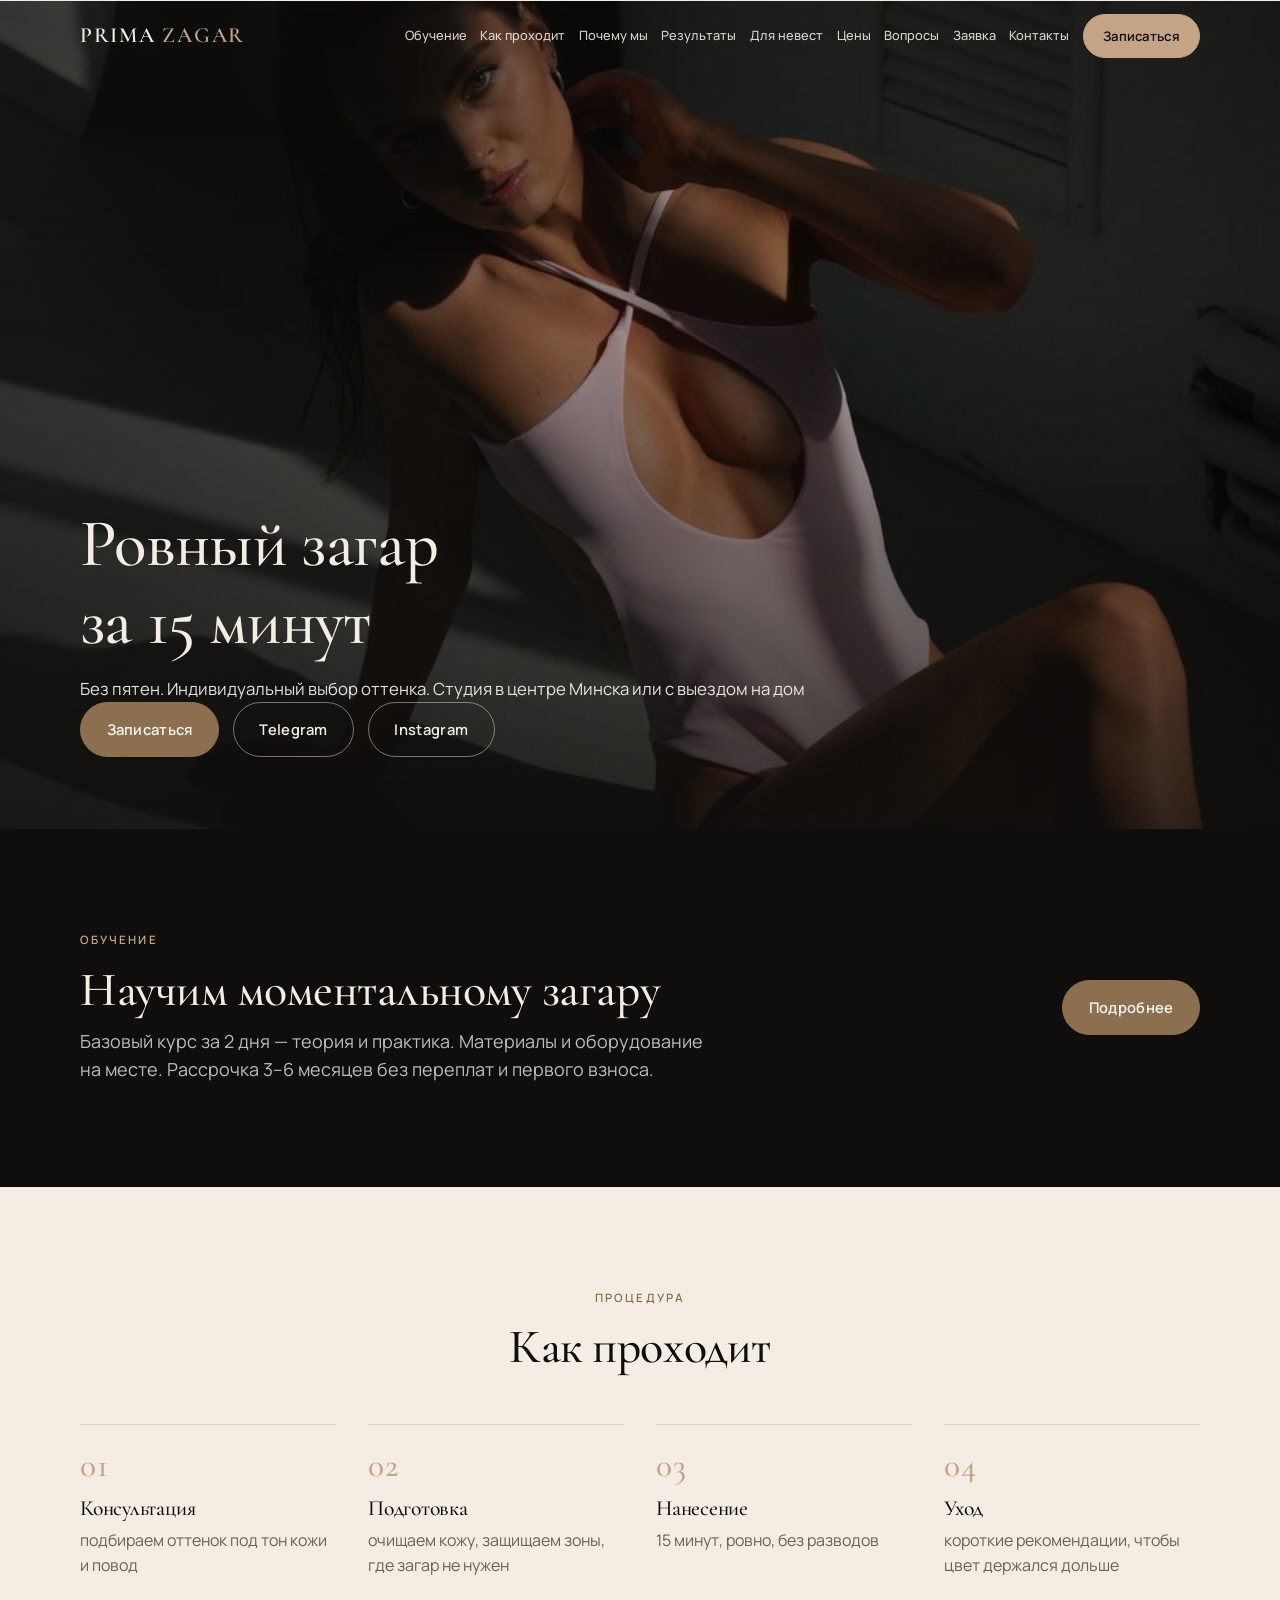
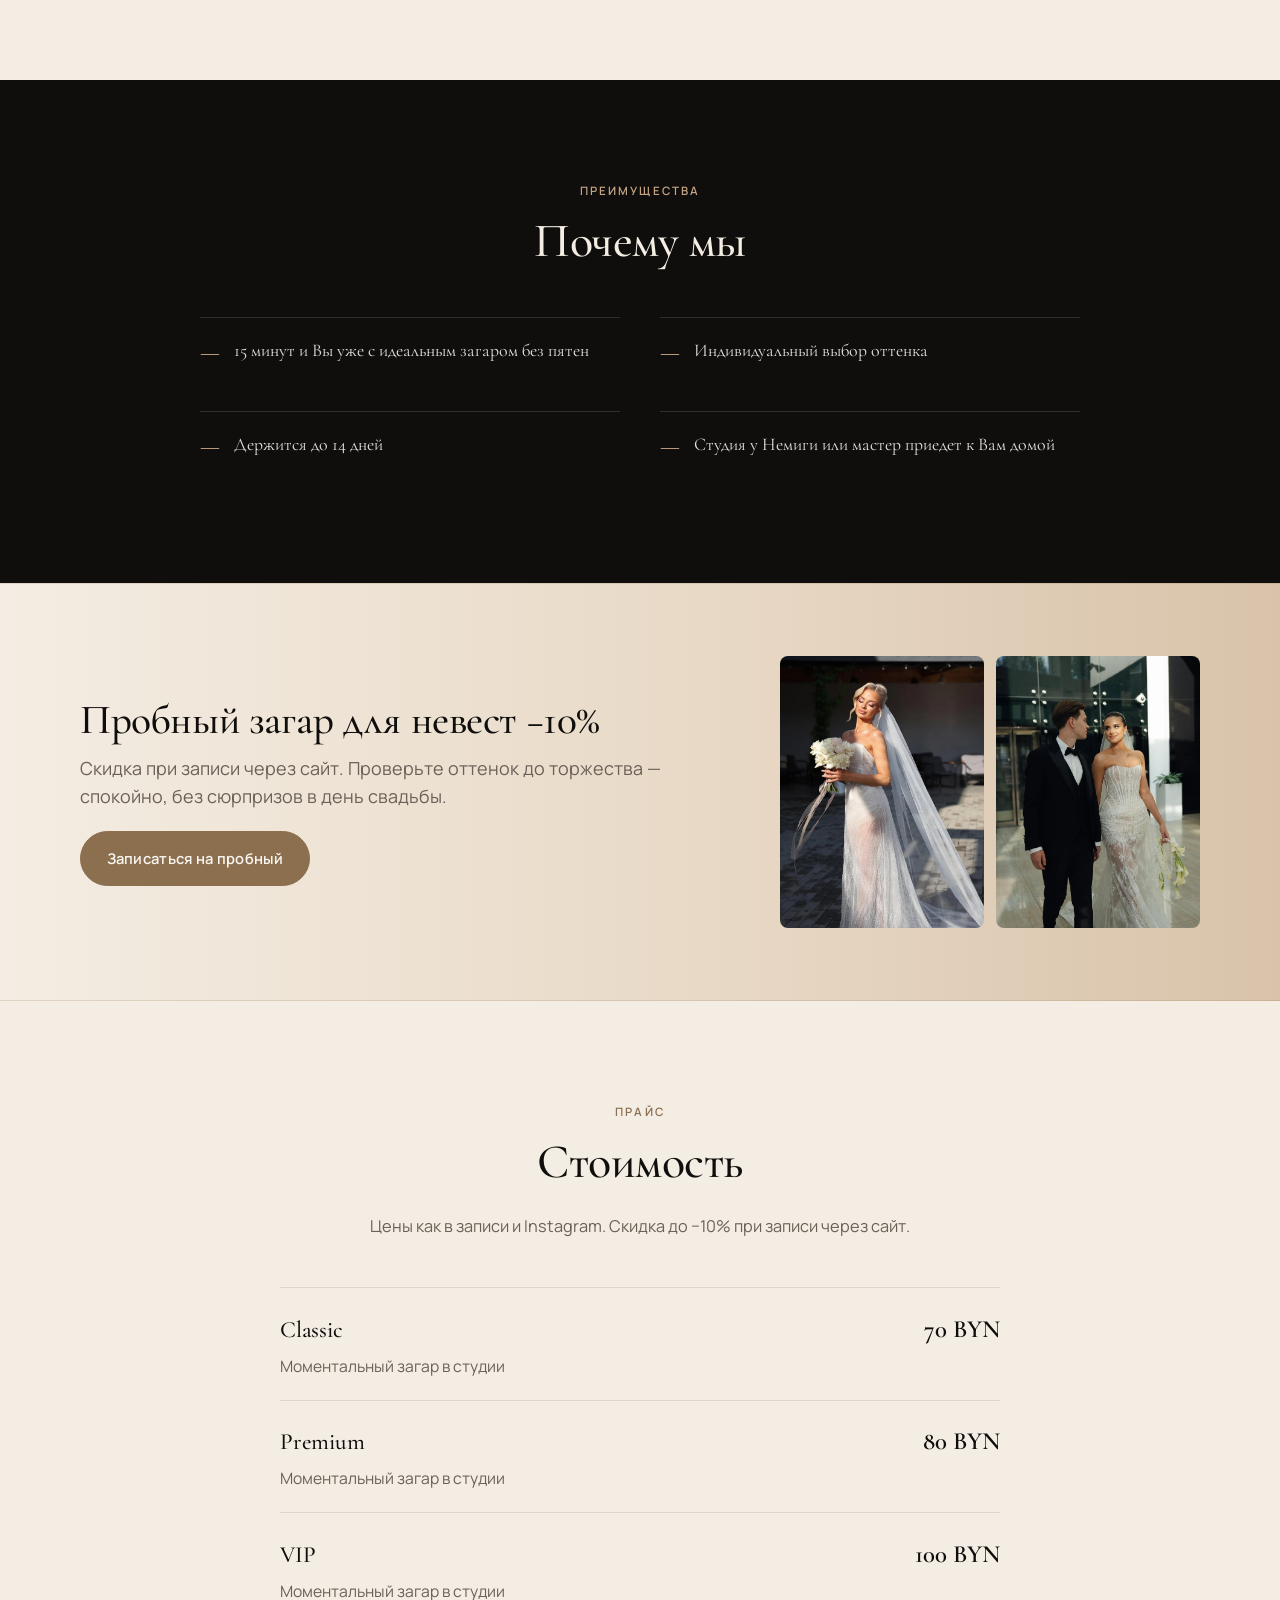
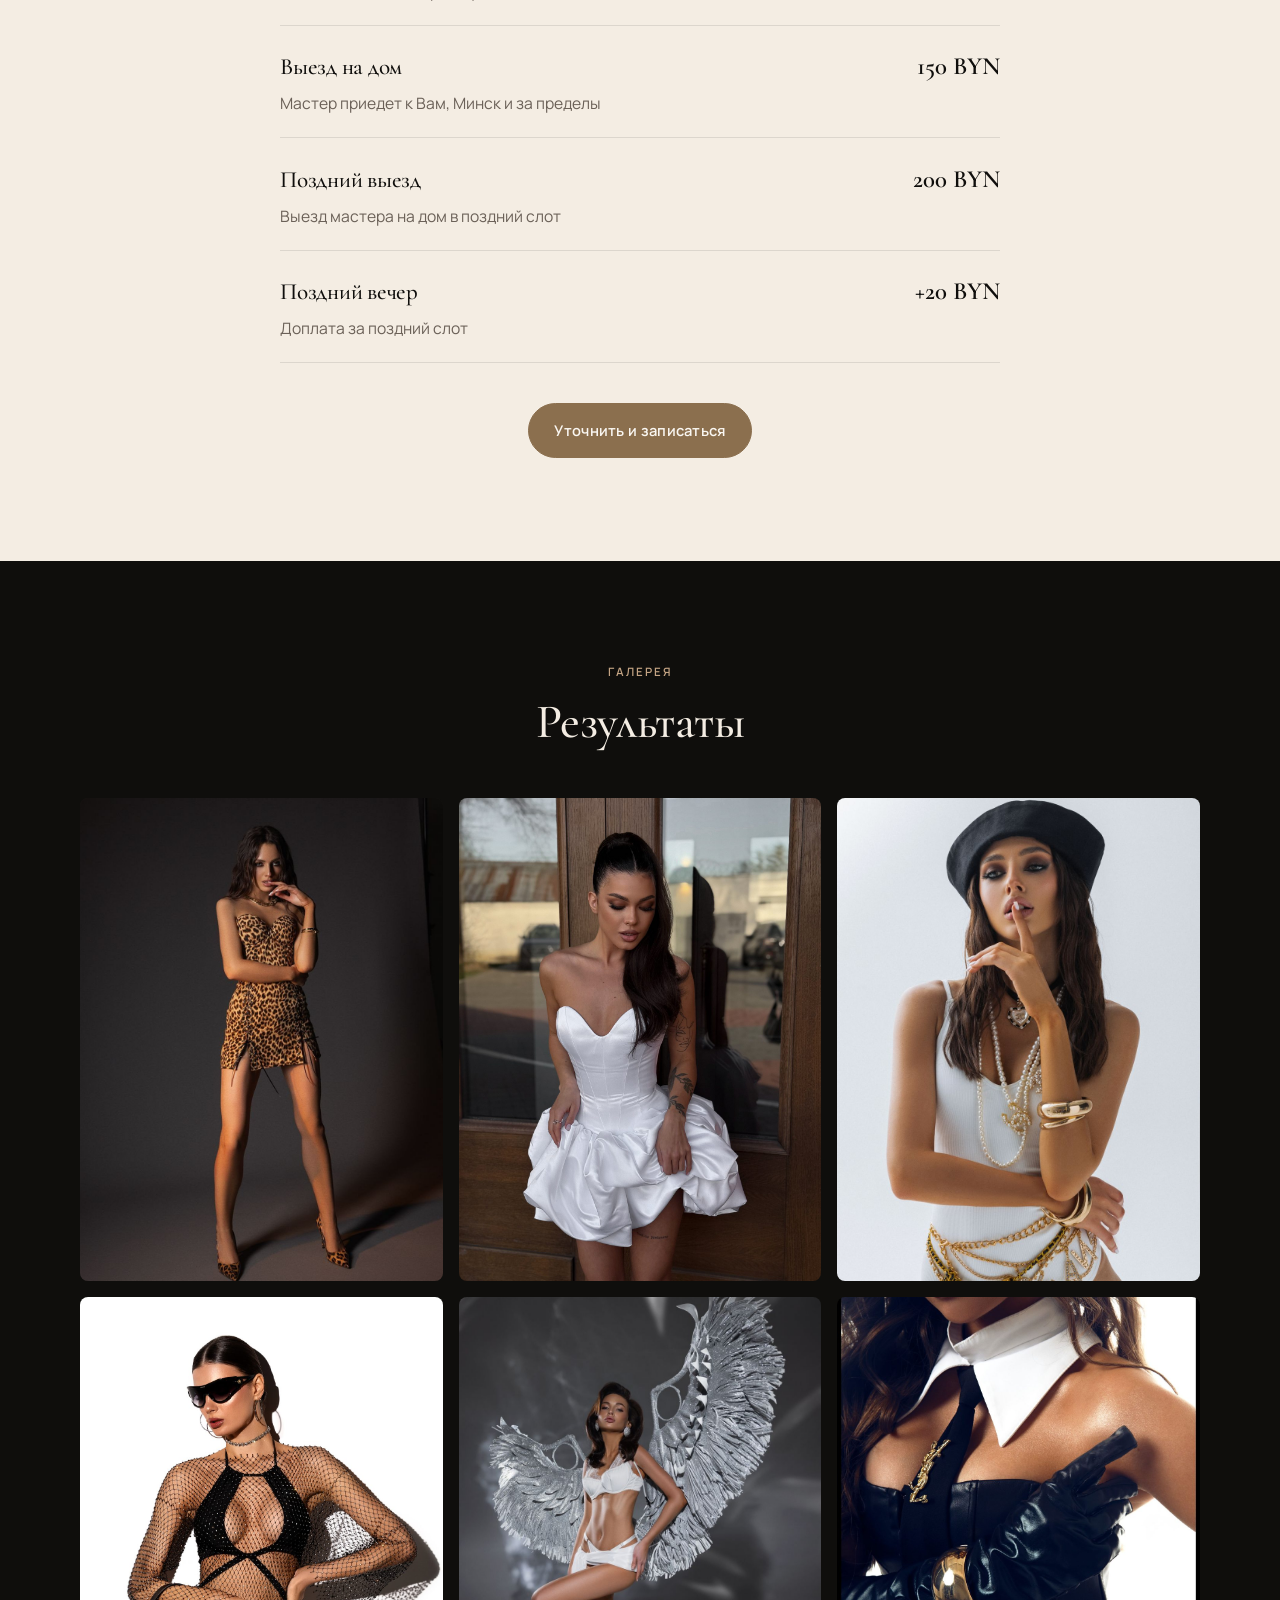
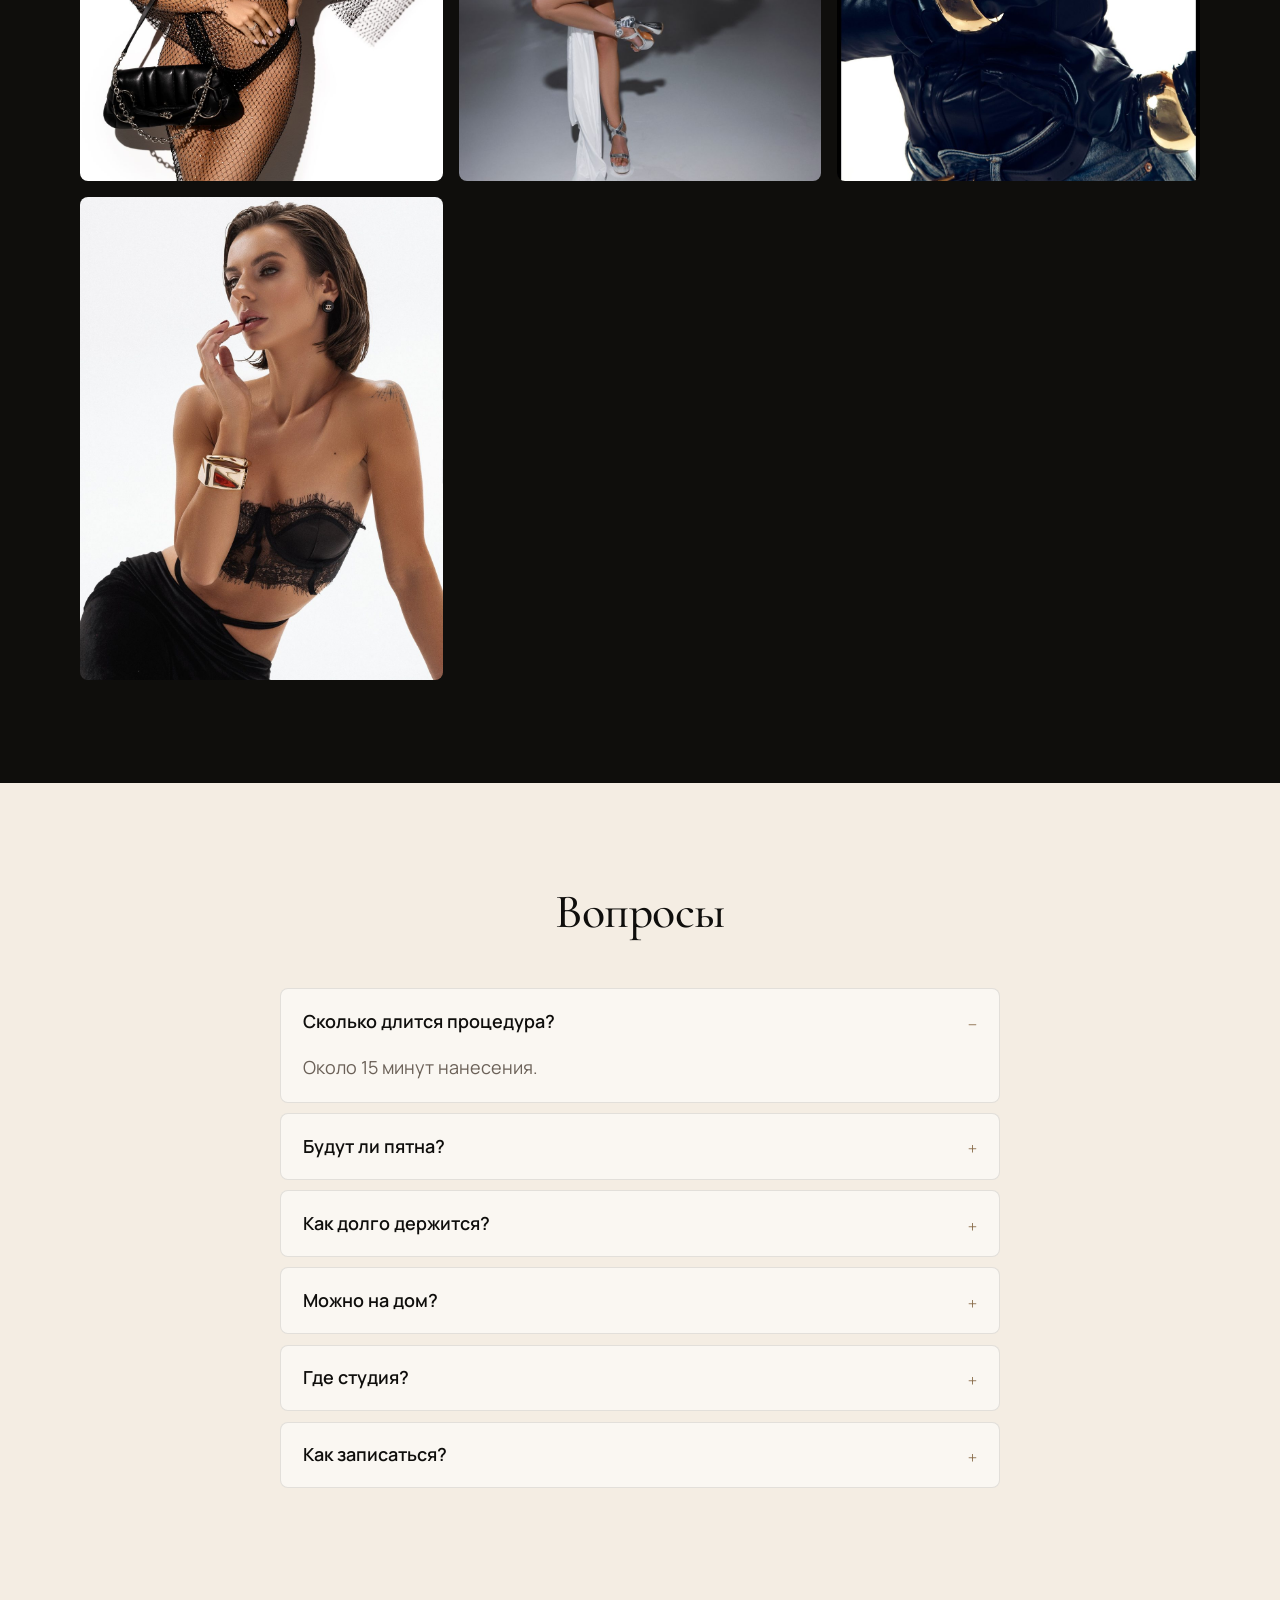
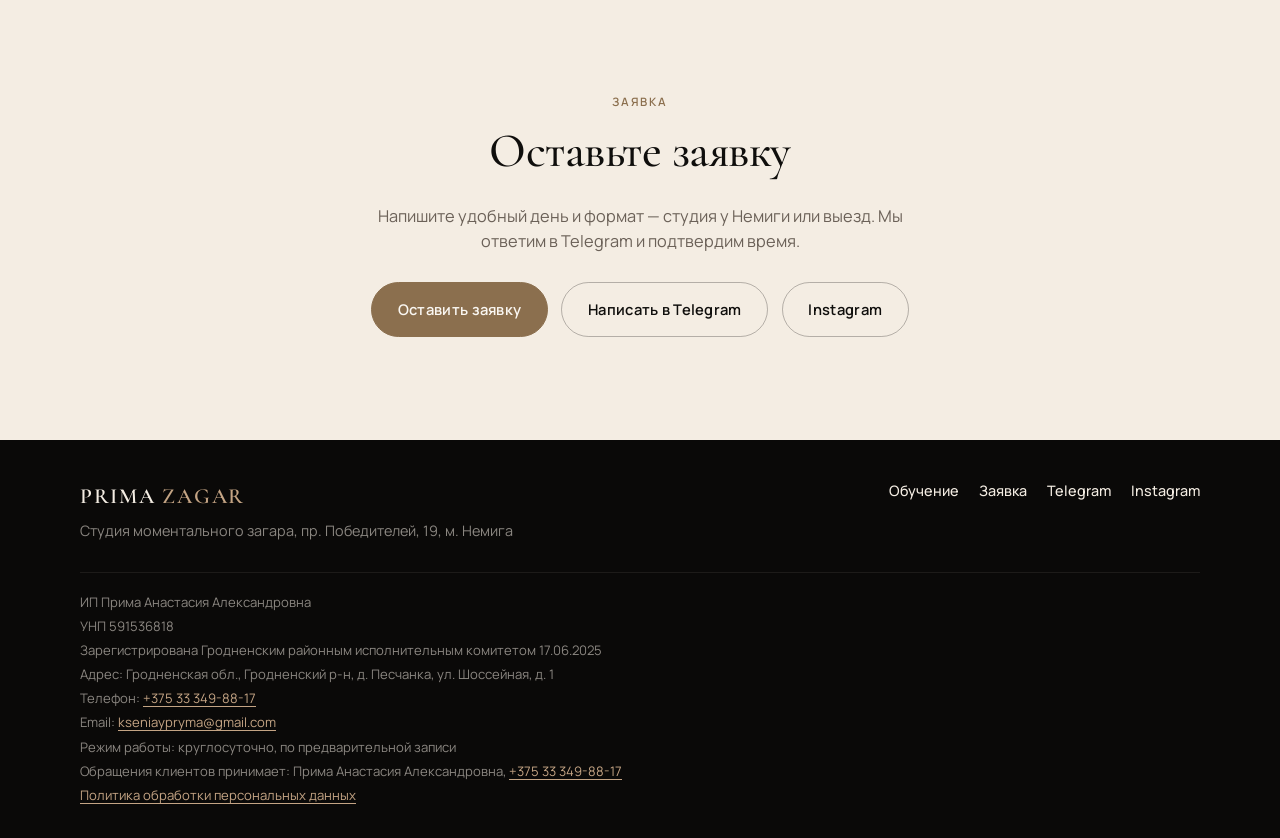
==== commit 72afa9ac: "Self-host Google Fonts (Cormorant Garamond, Manrope) for data-protection compliance" ====
--- a/index.html
+++ b/index.html
@@ -10,9 +10,7 @@
   <link rel="apple-touch-icon" href="apple-touch-icon.png" />
   <link rel="icon" type="image/png" sizes="192x192" href="icon-192.png" />
   <link rel="icon" type="image/png" sizes="512x512" href="icon-512.png" />
-  <link rel="preconnect" href="https://fonts.googleapis.com" />
-  <link rel="preconnect" href="https://fonts.gstatic.com" crossorigin />
-  <link href="https://fonts.googleapis.com/css2?family=Cormorant+Garamond:ital,wght@0,400;0,500;0,600;0,700;1,400;1,500&family=Manrope:wght@300;400;500;600;700&display=swap" rel="stylesheet" />
+  <link rel="stylesheet" href="fonts/fonts.css">
   <link rel="stylesheet" href="styles.css?v=20261003a" />
 </head>
 <body>
--- a/fonts/fonts.css
+++ b/fonts/fonts.css
@@ -0,0 +1,396 @@
+/* cyrillic-ext */
+@font-face {
+  font-family: 'Cormorant Garamond';
+  font-style: italic;
+  font-weight: 400;
+  font-display: swap;
+  src: url(CormorantGaramond-400i-cyrillic-ext.woff2) format('woff2');
+  unicode-range: U+0460-052F, U+1C80-1C8A, U+20B4, U+2DE0-2DFF, U+A640-A69F, U+FE2E-FE2F;
+}
+/* cyrillic */
+@font-face {
+  font-family: 'Cormorant Garamond';
+  font-style: italic;
+  font-weight: 400;
+  font-display: swap;
+  src: url(CormorantGaramond-400i-cyrillic.woff2) format('woff2');
+  unicode-range: U+0301, U+0400-045F, U+0490-0491, U+04B0-04B1, U+2116;
+}
+/* latin-ext */
+@font-face {
+  font-family: 'Cormorant Garamond';
+  font-style: italic;
+  font-weight: 400;
+  font-display: swap;
+  src: url(CormorantGaramond-400i-latin-ext.woff2) format('woff2');
+  unicode-range: U+0100-02BA, U+02BD-02C5, U+02C7-02CC, U+02CE-02D7, U+02DD-02FF, U+0304, U+0308, U+0329, U+1D00-1DBF, U+1E00-1E9F, U+1EF2-1EFF, U+2020, U+20A0-20AB, U+20AD-20C4, U+2113, U+2C60-2C7F, U+A720-A7FF;
+}
+/* latin */
+@font-face {
+  font-family: 'Cormorant Garamond';
+  font-style: italic;
+  font-weight: 400;
+  font-display: swap;
+  src: url(CormorantGaramond-400i-latin.woff2) format('woff2');
+  unicode-range: U+0000-00FF, U+0131, U+0152-0153, U+02BB-02BC, U+02C6, U+02DA, U+02DC, U+0304, U+0308, U+0329, U+2000-206F, U+20AC, U+2122, U+2191, U+2193, U+2212, U+2215, U+FEFF, U+FFFD;
+}
+/* cyrillic-ext */
+@font-face {
+  font-family: 'Cormorant Garamond';
+  font-style: italic;
+  font-weight: 500;
+  font-display: swap;
+  src: url(CormorantGaramond-500i-cyrillic-ext.woff2) format('woff2');
+  unicode-range: U+0460-052F, U+1C80-1C8A, U+20B4, U+2DE0-2DFF, U+A640-A69F, U+FE2E-FE2F;
+}
+/* cyrillic */
+@font-face {
+  font-family: 'Cormorant Garamond';
+  font-style: italic;
+  font-weight: 500;
+  font-display: swap;
+  src: url(CormorantGaramond-500i-cyrillic.woff2) format('woff2');
+  unicode-range: U+0301, U+0400-045F, U+0490-0491, U+04B0-04B1, U+2116;
+}
+/* latin-ext */
+@font-face {
+  font-family: 'Cormorant Garamond';
+  font-style: italic;
+  font-weight: 500;
+  font-display: swap;
+  src: url(CormorantGaramond-500i-latin-ext.woff2) format('woff2');
+  unicode-range: U+0100-02BA, U+02BD-02C5, U+02C7-02CC, U+02CE-02D7, U+02DD-02FF, U+0304, U+0308, U+0329, U+1D00-1DBF, U+1E00-1E9F, U+1EF2-1EFF, U+2020, U+20A0-20AB, U+20AD-20C4, U+2113, U+2C60-2C7F, U+A720-A7FF;
+}
+/* latin */
+@font-face {
+  font-family: 'Cormorant Garamond';
+  font-style: italic;
+  font-weight: 500;
+  font-display: swap;
+  src: url(CormorantGaramond-500i-latin.woff2) format('woff2');
+  unicode-range: U+0000-00FF, U+0131, U+0152-0153, U+02BB-02BC, U+02C6, U+02DA, U+02DC, U+0304, U+0308, U+0329, U+2000-206F, U+20AC, U+2122, U+2191, U+2193, U+2212, U+2215, U+FEFF, U+FFFD;
+}
+/* cyrillic-ext */
+@font-face {
+  font-family: 'Cormorant Garamond';
+  font-style: normal;
+  font-weight: 400;
+  font-display: swap;
+  src: url(CormorantGaramond-400-cyrillic-ext.woff2) format('woff2');
+  unicode-range: U+0460-052F, U+1C80-1C8A, U+20B4, U+2DE0-2DFF, U+A640-A69F, U+FE2E-FE2F;
+}
+/* cyrillic */
+@font-face {
+  font-family: 'Cormorant Garamond';
+  font-style: normal;
+  font-weight: 400;
+  font-display: swap;
+  src: url(CormorantGaramond-400-cyrillic.woff2) format('woff2');
+  unicode-range: U+0301, U+0400-045F, U+0490-0491, U+04B0-04B1, U+2116;
+}
+/* latin-ext */
+@font-face {
+  font-family: 'Cormorant Garamond';
+  font-style: normal;
+  font-weight: 400;
+  font-display: swap;
+  src: url(CormorantGaramond-400-latin-ext.woff2) format('woff2');
+  unicode-range: U+0100-02BA, U+02BD-02C5, U+02C7-02CC, U+02CE-02D7, U+02DD-02FF, U+0304, U+0308, U+0329, U+1D00-1DBF, U+1E00-1E9F, U+1EF2-1EFF, U+2020, U+20A0-20AB, U+20AD-20C4, U+2113, U+2C60-2C7F, U+A720-A7FF;
+}
+/* latin */
+@font-face {
+  font-family: 'Cormorant Garamond';
+  font-style: normal;
+  font-weight: 400;
+  font-display: swap;
+  src: url(CormorantGaramond-400-latin.woff2) format('woff2');
+  unicode-range: U+0000-00FF, U+0131, U+0152-0153, U+02BB-02BC, U+02C6, U+02DA, U+02DC, U+0304, U+0308, U+0329, U+2000-206F, U+20AC, U+2122, U+2191, U+2193, U+2212, U+2215, U+FEFF, U+FFFD;
+}
+/* cyrillic-ext */
+@font-face {
+  font-family: 'Cormorant Garamond';
+  font-style: normal;
+  font-weight: 500;
+  font-display: swap;
+  src: url(CormorantGaramond-500-cyrillic-ext.woff2) format('woff2');
+  unicode-range: U+0460-052F, U+1C80-1C8A, U+20B4, U+2DE0-2DFF, U+A640-A69F, U+FE2E-FE2F;
+}
+/* cyrillic */
+@font-face {
+  font-family: 'Cormorant Garamond';
+  font-style: normal;
+  font-weight: 500;
+  font-display: swap;
+  src: url(CormorantGaramond-500-cyrillic.woff2) format('woff2');
+  unicode-range: U+0301, U+0400-045F, U+0490-0491, U+04B0-04B1, U+2116;
+}
+/* latin-ext */
+@font-face {
+  font-family: 'Cormorant Garamond';
+  font-style: normal;
+  font-weight: 500;
+  font-display: swap;
+  src: url(CormorantGaramond-500-latin-ext.woff2) format('woff2');
+  unicode-range: U+0100-02BA, U+02BD-02C5, U+02C7-02CC, U+02CE-02D7, U+02DD-02FF, U+0304, U+0308, U+0329, U+1D00-1DBF, U+1E00-1E9F, U+1EF2-1EFF, U+2020, U+20A0-20AB, U+20AD-20C4, U+2113, U+2C60-2C7F, U+A720-A7FF;
+}
+/* latin */
+@font-face {
+  font-family: 'Cormorant Garamond';
+  font-style: normal;
+  font-weight: 500;
+  font-display: swap;
+  src: url(CormorantGaramond-500-latin.woff2) format('woff2');
+  unicode-range: U+0000-00FF, U+0131, U+0152-0153, U+02BB-02BC, U+02C6, U+02DA, U+02DC, U+0304, U+0308, U+0329, U+2000-206F, U+20AC, U+2122, U+2191, U+2193, U+2212, U+2215, U+FEFF, U+FFFD;
+}
+/* cyrillic-ext */
+@font-face {
+  font-family: 'Cormorant Garamond';
+  font-style: normal;
+  font-weight: 600;
+  font-display: swap;
+  src: url(CormorantGaramond-600-cyrillic-ext.woff2) format('woff2');
+  unicode-range: U+0460-052F, U+1C80-1C8A, U+20B4, U+2DE0-2DFF, U+A640-A69F, U+FE2E-FE2F;
+}
+/* cyrillic */
+@font-face {
+  font-family: 'Cormorant Garamond';
+  font-style: normal;
+  font-weight: 600;
+  font-display: swap;
+  src: url(CormorantGaramond-600-cyrillic.woff2) format('woff2');
+  unicode-range: U+0301, U+0400-045F, U+0490-0491, U+04B0-04B1, U+2116;
+}
+/* latin-ext */
+@font-face {
+  font-family: 'Cormorant Garamond';
+  font-style: normal;
+  font-weight: 600;
+  font-display: swap;
+  src: url(CormorantGaramond-600-latin-ext.woff2) format('woff2');
+  unicode-range: U+0100-02BA, U+02BD-02C5, U+02C7-02CC, U+02CE-02D7, U+02DD-02FF, U+0304, U+0308, U+0329, U+1D00-1DBF, U+1E00-1E9F, U+1EF2-1EFF, U+2020, U+20A0-20AB, U+20AD-20C4, U+2113, U+2C60-2C7F, U+A720-A7FF;
+}
+/* latin */
+@font-face {
+  font-family: 'Cormorant Garamond';
+  font-style: normal;
+  font-weight: 600;
+  font-display: swap;
+  src: url(CormorantGaramond-600-latin.woff2) format('woff2');
+  unicode-range: U+0000-00FF, U+0131, U+0152-0153, U+02BB-02BC, U+02C6, U+02DA, U+02DC, U+0304, U+0308, U+0329, U+2000-206F, U+20AC, U+2122, U+2191, U+2193, U+2212, U+2215, U+FEFF, U+FFFD;
+}
+/* cyrillic-ext */
+@font-face {
+  font-family: 'Cormorant Garamond';
+  font-style: normal;
+  font-weight: 700;
+  font-display: swap;
+  src: url(CormorantGaramond-700-cyrillic-ext.woff2) format('woff2');
+  unicode-range: U+0460-052F, U+1C80-1C8A, U+20B4, U+2DE0-2DFF, U+A640-A69F, U+FE2E-FE2F;
+}
+/* cyrillic */
+@font-face {
+  font-family: 'Cormorant Garamond';
+  font-style: normal;
+  font-weight: 700;
+  font-display: swap;
+  src: url(CormorantGaramond-700-cyrillic.woff2) format('woff2');
+  unicode-range: U+0301, U+0400-045F, U+0490-0491, U+04B0-04B1, U+2116;
+}
+/* latin-ext */
+@font-face {
+  font-family: 'Cormorant Garamond';
+  font-style: normal;
+  font-weight: 700;
+  font-display: swap;
+  src: url(CormorantGaramond-700-latin-ext.woff2) format('woff2');
+  unicode-range: U+0100-02BA, U+02BD-02C5, U+02C7-02CC, U+02CE-02D7, U+02DD-02FF, U+0304, U+0308, U+0329, U+1D00-1DBF, U+1E00-1E9F, U+1EF2-1EFF, U+2020, U+20A0-20AB, U+20AD-20C4, U+2113, U+2C60-2C7F, U+A720-A7FF;
+}
+/* latin */
+@font-face {
+  font-family: 'Cormorant Garamond';
+  font-style: normal;
+  font-weight: 700;
+  font-display: swap;
+  src: url(CormorantGaramond-700-latin.woff2) format('woff2');
+  unicode-range: U+0000-00FF, U+0131, U+0152-0153, U+02BB-02BC, U+02C6, U+02DA, U+02DC, U+0304, U+0308, U+0329, U+2000-206F, U+20AC, U+2122, U+2191, U+2193, U+2212, U+2215, U+FEFF, U+FFFD;
+}
+/* cyrillic-ext */
+@font-face {
+  font-family: 'Manrope';
+  font-style: normal;
+  font-weight: 300;
+  font-display: swap;
+  src: url(Manrope-300-cyrillic-ext.woff2) format('woff2');
+  unicode-range: U+0460-052F, U+1C80-1C8A, U+20B4, U+2DE0-2DFF, U+A640-A69F, U+FE2E-FE2F;
+}
+/* cyrillic */
+@font-face {
+  font-family: 'Manrope';
+  font-style: normal;
+  font-weight: 300;
+  font-display: swap;
+  src: url(Manrope-300-cyrillic.woff2) format('woff2');
+  unicode-range: U+0301, U+0400-045F, U+0490-0491, U+04B0-04B1, U+2116;
+}
+/* latin-ext */
+@font-face {
+  font-family: 'Manrope';
+  font-style: normal;
+  font-weight: 300;
+  font-display: swap;
+  src: url(Manrope-300-latin-ext.woff2) format('woff2');
+  unicode-range: U+0100-02BA, U+02BD-02C5, U+02C7-02CC, U+02CE-02D7, U+02DD-02FF, U+0304, U+0308, U+0329, U+1D00-1DBF, U+1E00-1E9F, U+1EF2-1EFF, U+2020, U+20A0-20AB, U+20AD-20C4, U+2113, U+2C60-2C7F, U+A720-A7FF;
+}
+/* latin */
+@font-face {
+  font-family: 'Manrope';
+  font-style: normal;
+  font-weight: 300;
+  font-display: swap;
+  src: url(Manrope-300-latin.woff2) format('woff2');
+  unicode-range: U+0000-00FF, U+0131, U+0152-0153, U+02BB-02BC, U+02C6, U+02DA, U+02DC, U+0304, U+0308, U+0329, U+2000-206F, U+20AC, U+2122, U+2191, U+2193, U+2212, U+2215, U+FEFF, U+FFFD;
+}
+/* cyrillic-ext */
+@font-face {
+  font-family: 'Manrope';
+  font-style: normal;
+  font-weight: 400;
+  font-display: swap;
+  src: url(Manrope-400-cyrillic-ext.woff2) format('woff2');
+  unicode-range: U+0460-052F, U+1C80-1C8A, U+20B4, U+2DE0-2DFF, U+A640-A69F, U+FE2E-FE2F;
+}
+/* cyrillic */
+@font-face {
+  font-family: 'Manrope';
+  font-style: normal;
+  font-weight: 400;
+  font-display: swap;
+  src: url(Manrope-400-cyrillic.woff2) format('woff2');
+  unicode-range: U+0301, U+0400-045F, U+0490-0491, U+04B0-04B1, U+2116;
+}
+/* latin-ext */
+@font-face {
+  font-family: 'Manrope';
+  font-style: normal;
+  font-weight: 400;
+  font-display: swap;
+  src: url(Manrope-400-latin-ext.woff2) format('woff2');
+  unicode-range: U+0100-02BA, U+02BD-02C5, U+02C7-02CC, U+02CE-02D7, U+02DD-02FF, U+0304, U+0308, U+0329, U+1D00-1DBF, U+1E00-1E9F, U+1EF2-1EFF, U+2020, U+20A0-20AB, U+20AD-20C4, U+2113, U+2C60-2C7F, U+A720-A7FF;
+}
+/* latin */
+@font-face {
+  font-family: 'Manrope';
+  font-style: normal;
+  font-weight: 400;
+  font-display: swap;
+  src: url(Manrope-400-latin.woff2) format('woff2');
+  unicode-range: U+0000-00FF, U+0131, U+0152-0153, U+02BB-02BC, U+02C6, U+02DA, U+02DC, U+0304, U+0308, U+0329, U+2000-206F, U+20AC, U+2122, U+2191, U+2193, U+2212, U+2215, U+FEFF, U+FFFD;
+}
+/* cyrillic-ext */
+@font-face {
+  font-family: 'Manrope';
+  font-style: normal;
+  font-weight: 500;
+  font-display: swap;
+  src: url(Manrope-500-cyrillic-ext.woff2) format('woff2');
+  unicode-range: U+0460-052F, U+1C80-1C8A, U+20B4, U+2DE0-2DFF, U+A640-A69F, U+FE2E-FE2F;
+}
+/* cyrillic */
+@font-face {
+  font-family: 'Manrope';
+  font-style: normal;
+  font-weight: 500;
+  font-display: swap;
+  src: url(Manrope-500-cyrillic.woff2) format('woff2');
+  unicode-range: U+0301, U+0400-045F, U+0490-0491, U+04B0-04B1, U+2116;
+}
+/* latin-ext */
+@font-face {
+  font-family: 'Manrope';
+  font-style: normal;
+  font-weight: 500;
+  font-display: swap;
+  src: url(Manrope-500-latin-ext.woff2) format('woff2');
+  unicode-range: U+0100-02BA, U+02BD-02C5, U+02C7-02CC, U+02CE-02D7, U+02DD-02FF, U+0304, U+0308, U+0329, U+1D00-1DBF, U+1E00-1E9F, U+1EF2-1EFF, U+2020, U+20A0-20AB, U+20AD-20C4, U+2113, U+2C60-2C7F, U+A720-A7FF;
+}
+/* latin */
+@font-face {
+  font-family: 'Manrope';
+  font-style: normal;
+  font-weight: 500;
+  font-display: swap;
+  src: url(Manrope-500-latin.woff2) format('woff2');
+  unicode-range: U+0000-00FF, U+0131, U+0152-0153, U+02BB-02BC, U+02C6, U+02DA, U+02DC, U+0304, U+0308, U+0329, U+2000-206F, U+20AC, U+2122, U+2191, U+2193, U+2212, U+2215, U+FEFF, U+FFFD;
+}
+/* cyrillic-ext */
+@font-face {
+  font-family: 'Manrope';
+  font-style: normal;
+  font-weight: 600;
+  font-display: swap;
+  src: url(Manrope-600-cyrillic-ext.woff2) format('woff2');
+  unicode-range: U+0460-052F, U+1C80-1C8A, U+20B4, U+2DE0-2DFF, U+A640-A69F, U+FE2E-FE2F;
+}
+/* cyrillic */
+@font-face {
+  font-family: 'Manrope';
+  font-style: normal;
+  font-weight: 600;
+  font-display: swap;
+  src: url(Manrope-600-cyrillic.woff2) format('woff2');
+  unicode-range: U+0301, U+0400-045F, U+0490-0491, U+04B0-04B1, U+2116;
+}
+/* latin-ext */
+@font-face {
+  font-family: 'Manrope';
+  font-style: normal;
+  font-weight: 600;
+  font-display: swap;
+  src: url(Manrope-600-latin-ext.woff2) format('woff2');
+  unicode-range: U+0100-02BA, U+02BD-02C5, U+02C7-02CC, U+02CE-02D7, U+02DD-02FF, U+0304, U+0308, U+0329, U+1D00-1DBF, U+1E00-1E9F, U+1EF2-1EFF, U+2020, U+20A0-20AB, U+20AD-20C4, U+2113, U+2C60-2C7F, U+A720-A7FF;
+}
+/* latin */
+@font-face {
+  font-family: 'Manrope';
+  font-style: normal;
+  font-weight: 600;
+  font-display: swap;
+  src: url(Manrope-600-latin.woff2) format('woff2');
+  unicode-range: U+0000-00FF, U+0131, U+0152-0153, U+02BB-02BC, U+02C6, U+02DA, U+02DC, U+0304, U+0308, U+0329, U+2000-206F, U+20AC, U+2122, U+2191, U+2193, U+2212, U+2215, U+FEFF, U+FFFD;
+}
+/* cyrillic-ext */
+@font-face {
+  font-family: 'Manrope';
+  font-style: normal;
+  font-weight: 700;
+  font-display: swap;
+  src: url(Manrope-700-cyrillic-ext.woff2) format('woff2');
+  unicode-range: U+0460-052F, U+1C80-1C8A, U+20B4, U+2DE0-2DFF, U+A640-A69F, U+FE2E-FE2F;
+}
+/* cyrillic */
+@font-face {
+  font-family: 'Manrope';
+  font-style: normal;
+  font-weight: 700;
+  font-display: swap;
+  src: url(Manrope-700-cyrillic.woff2) format('woff2');
+  unicode-range: U+0301, U+0400-045F, U+0490-0491, U+04B0-04B1, U+2116;
+}
+/* latin-ext */
+@font-face {
+  font-family: 'Manrope';
+  font-style: normal;
+  font-weight: 700;
+  font-display: swap;
+  src: url(Manrope-700-latin-ext.woff2) format('woff2');
+  unicode-range: U+0100-02BA, U+02BD-02C5, U+02C7-02CC, U+02CE-02D7, U+02DD-02FF, U+0304, U+0308, U+0329, U+1D00-1DBF, U+1E00-1E9F, U+1EF2-1EFF, U+2020, U+20A0-20AB, U+20AD-20C4, U+2113, U+2C60-2C7F, U+A720-A7FF;
+}
+/* latin */
+@font-face {
+  font-family: 'Manrope';
+  font-style: normal;
+  font-weight: 700;
+  font-display: swap;
+  src: url(Manrope-700-latin.woff2) format('woff2');
+  unicode-range: U+0000-00FF, U+0131, U+0152-0153, U+02BB-02BC, U+02C6, U+02DA, U+02DC, U+0304, U+0308, U+0329, U+2000-206F, U+20AC, U+2122, U+2191, U+2193, U+2212, U+2215, U+FEFF, U+FFFD;
+}
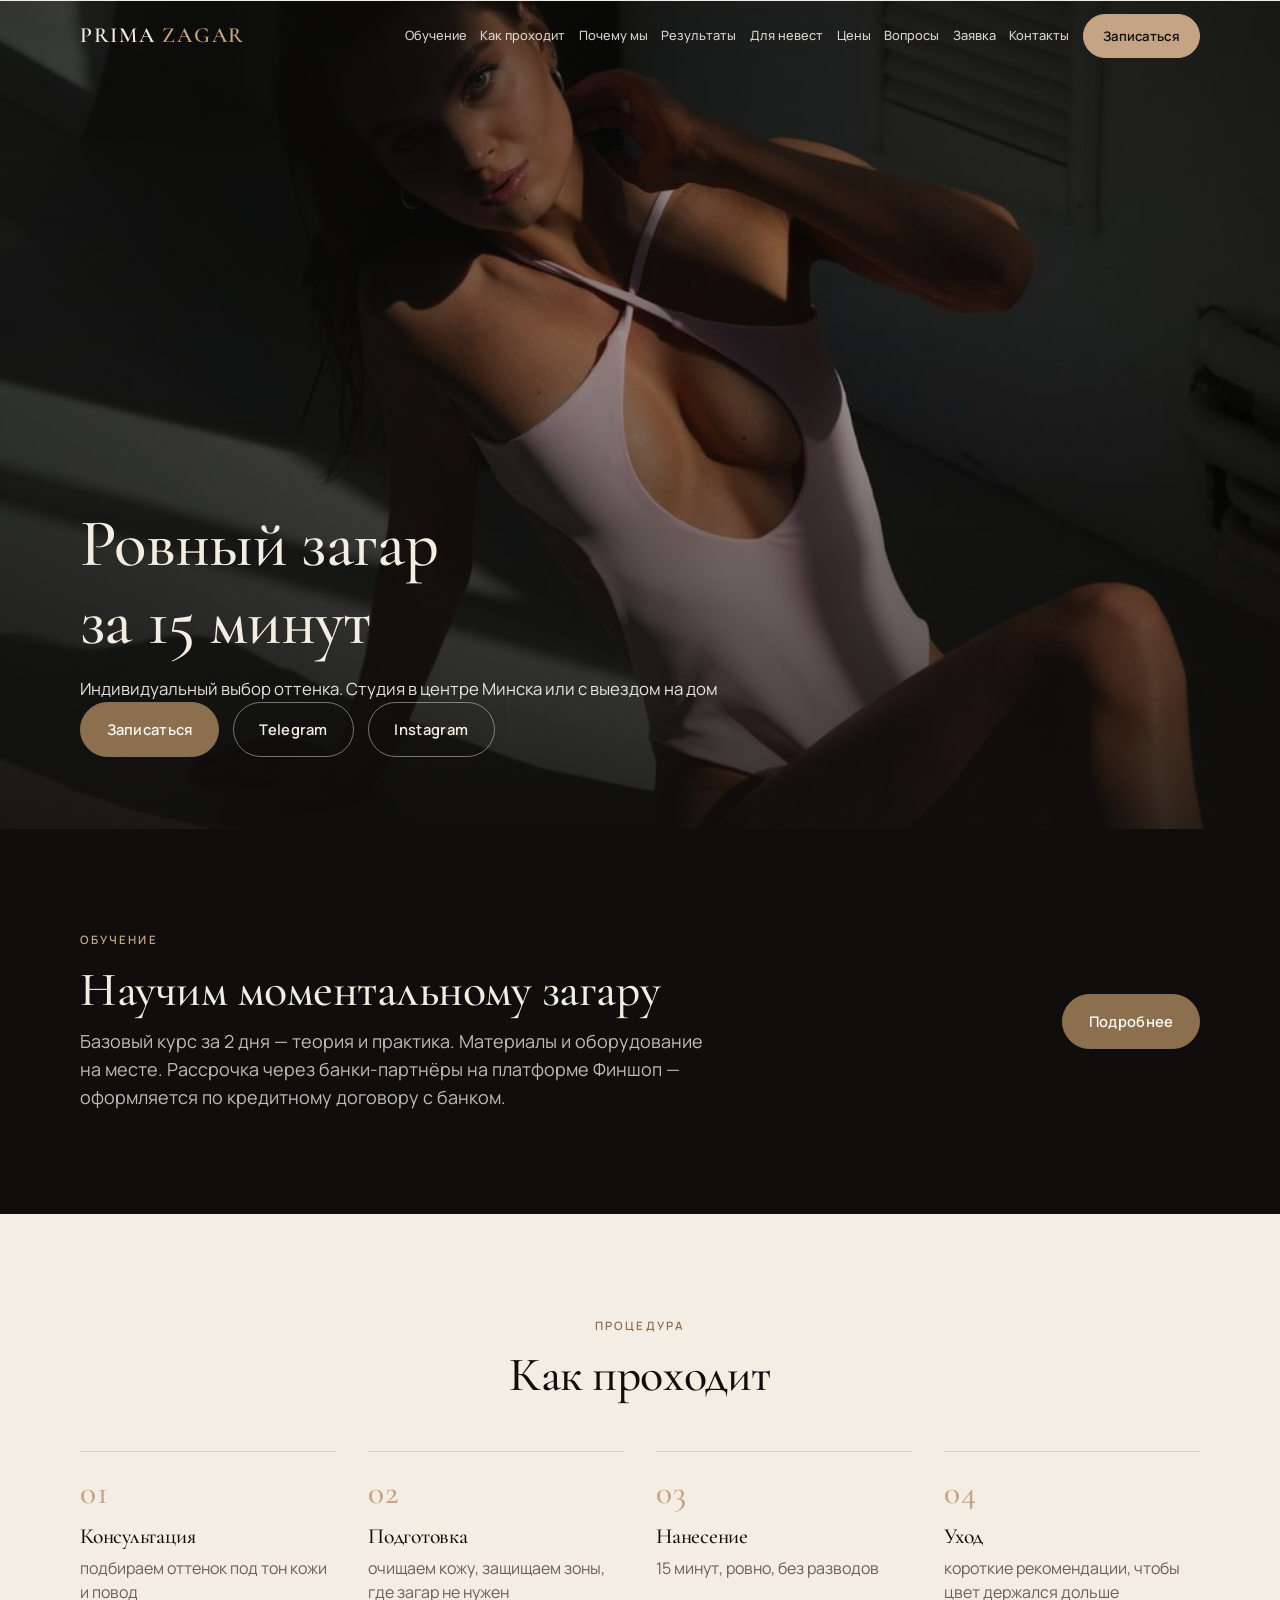
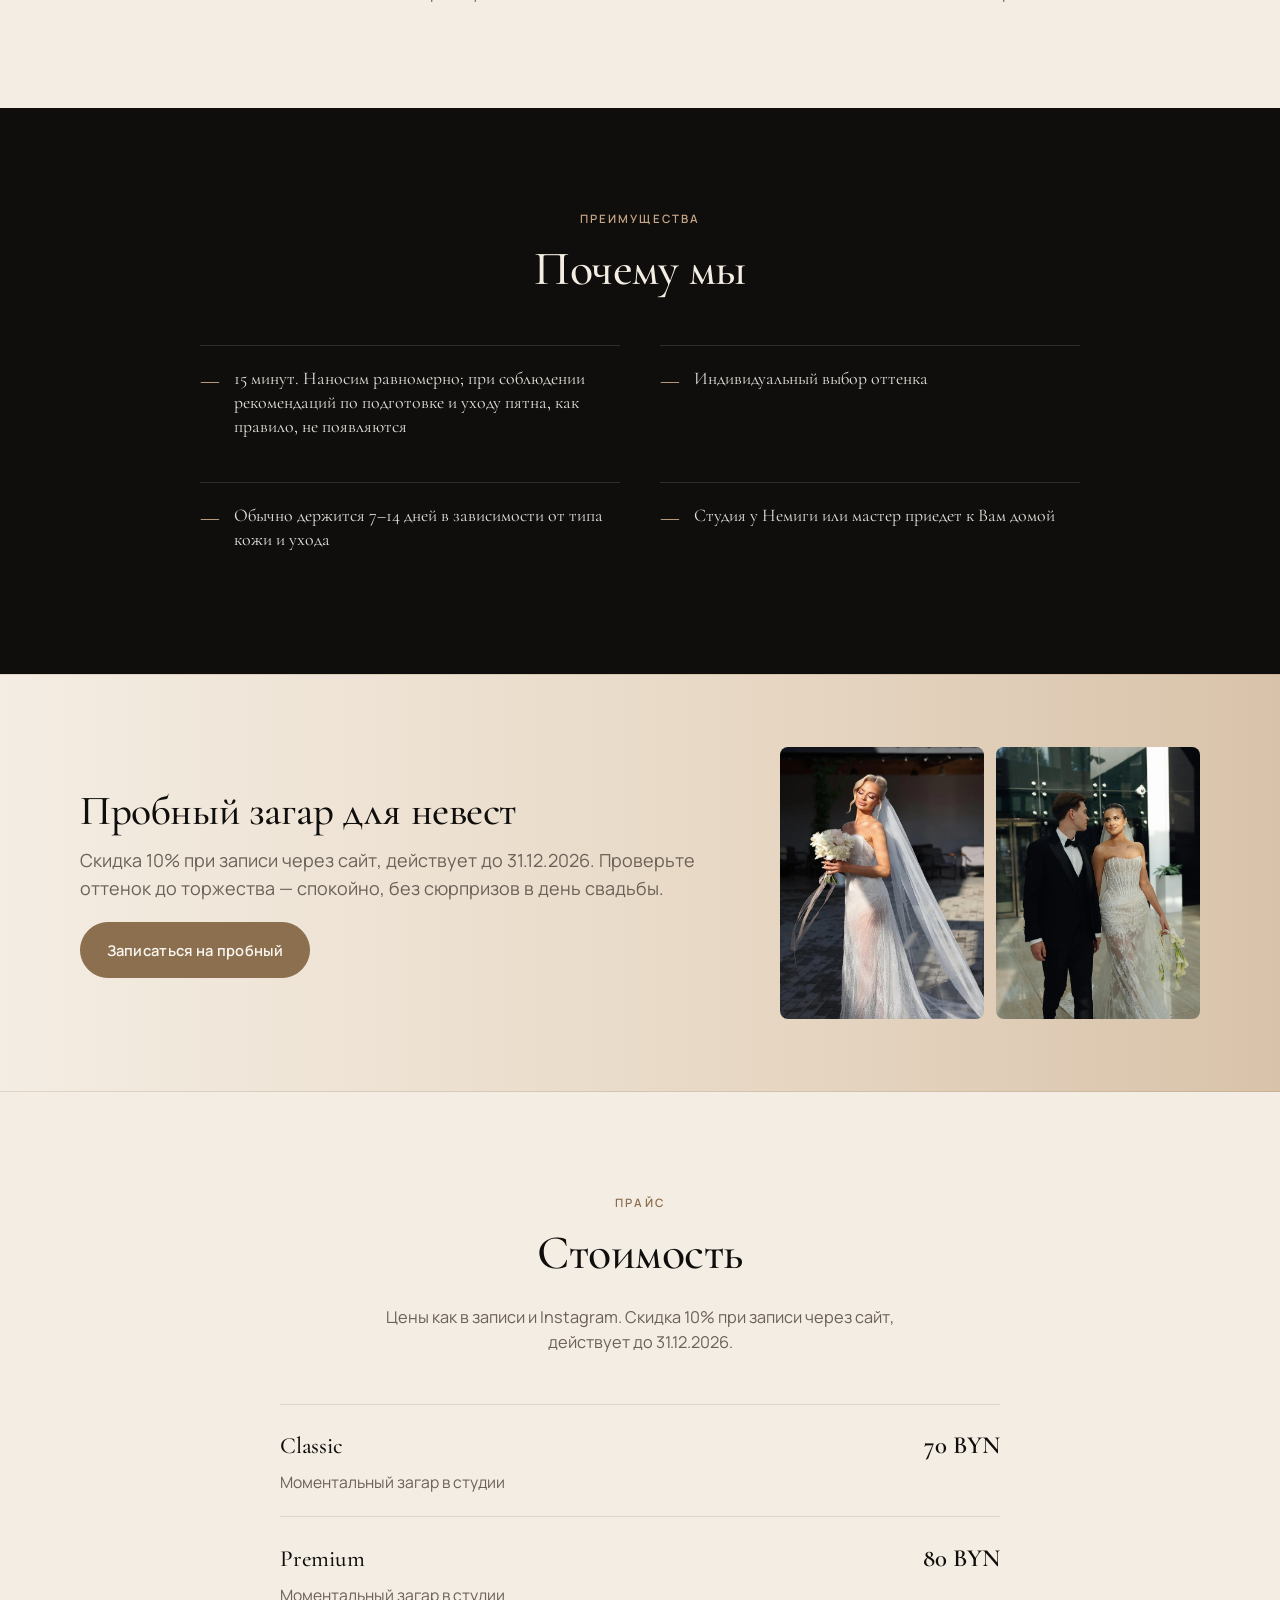
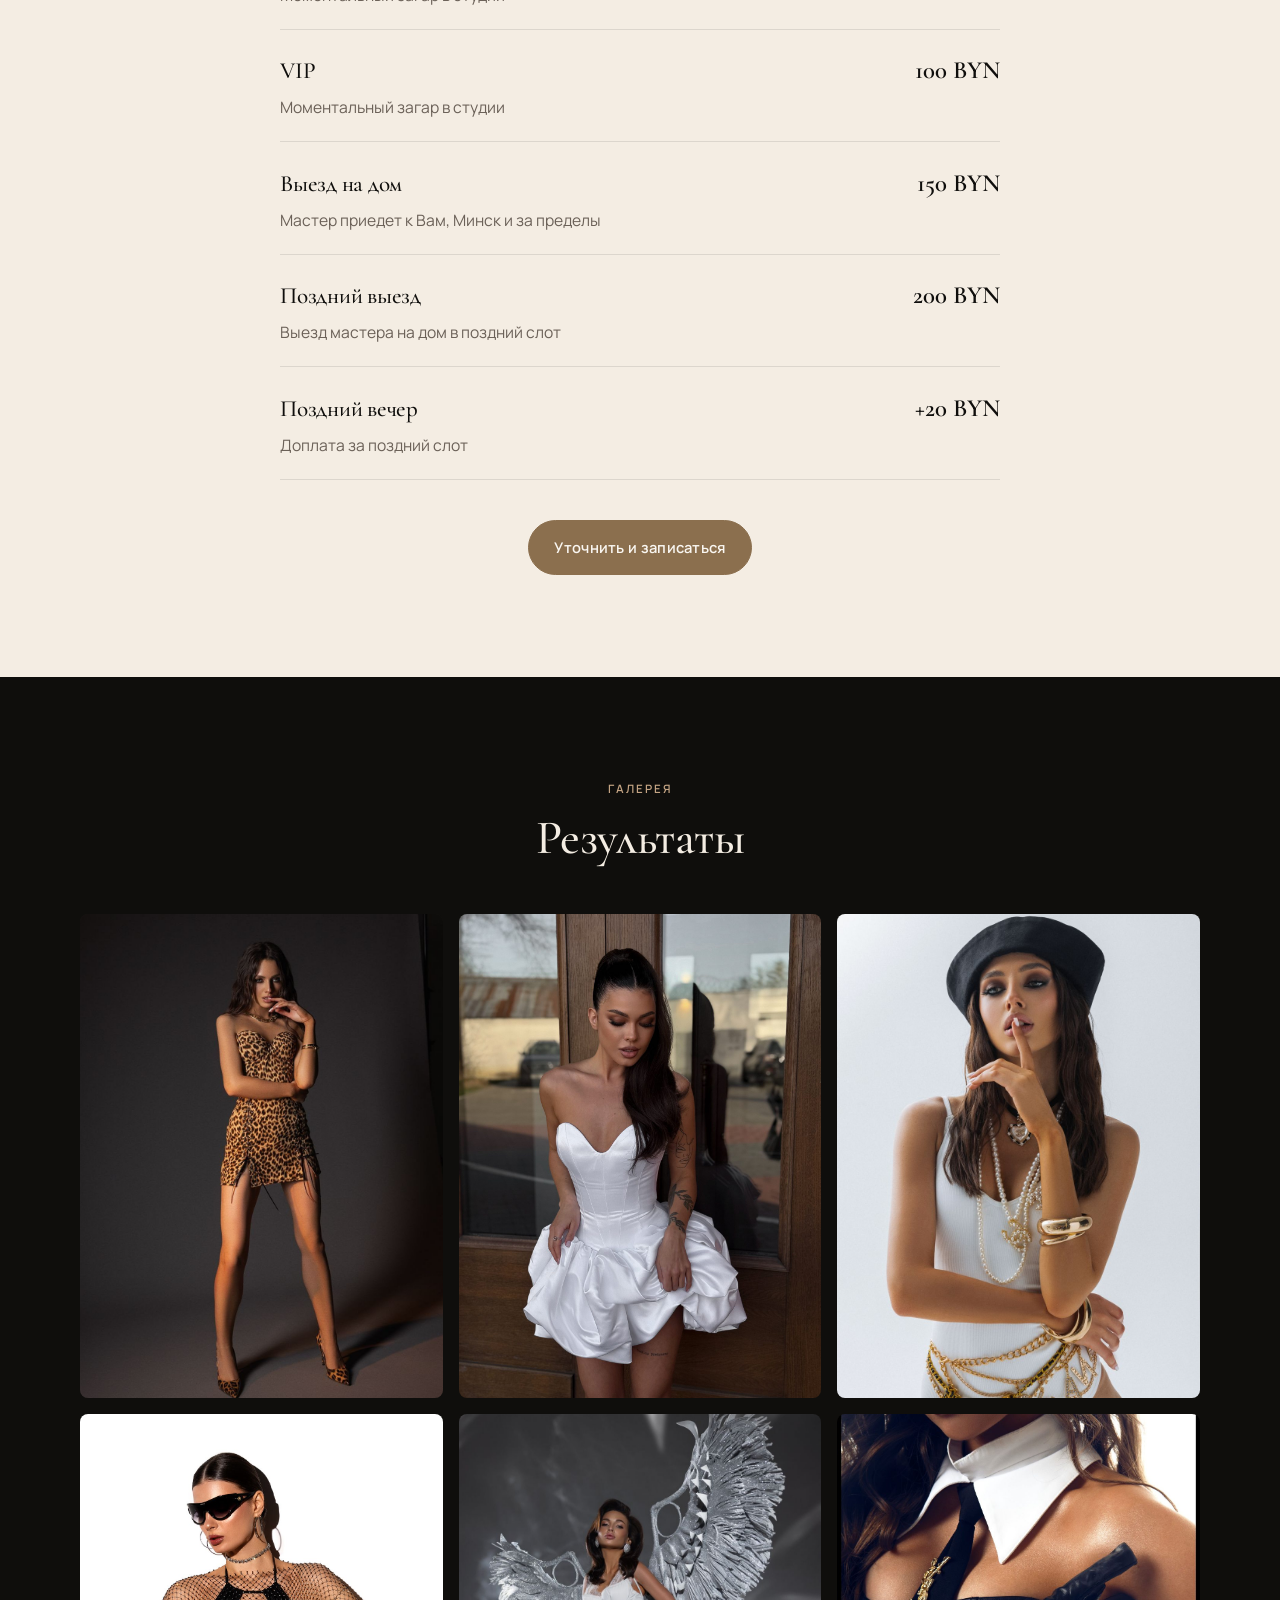
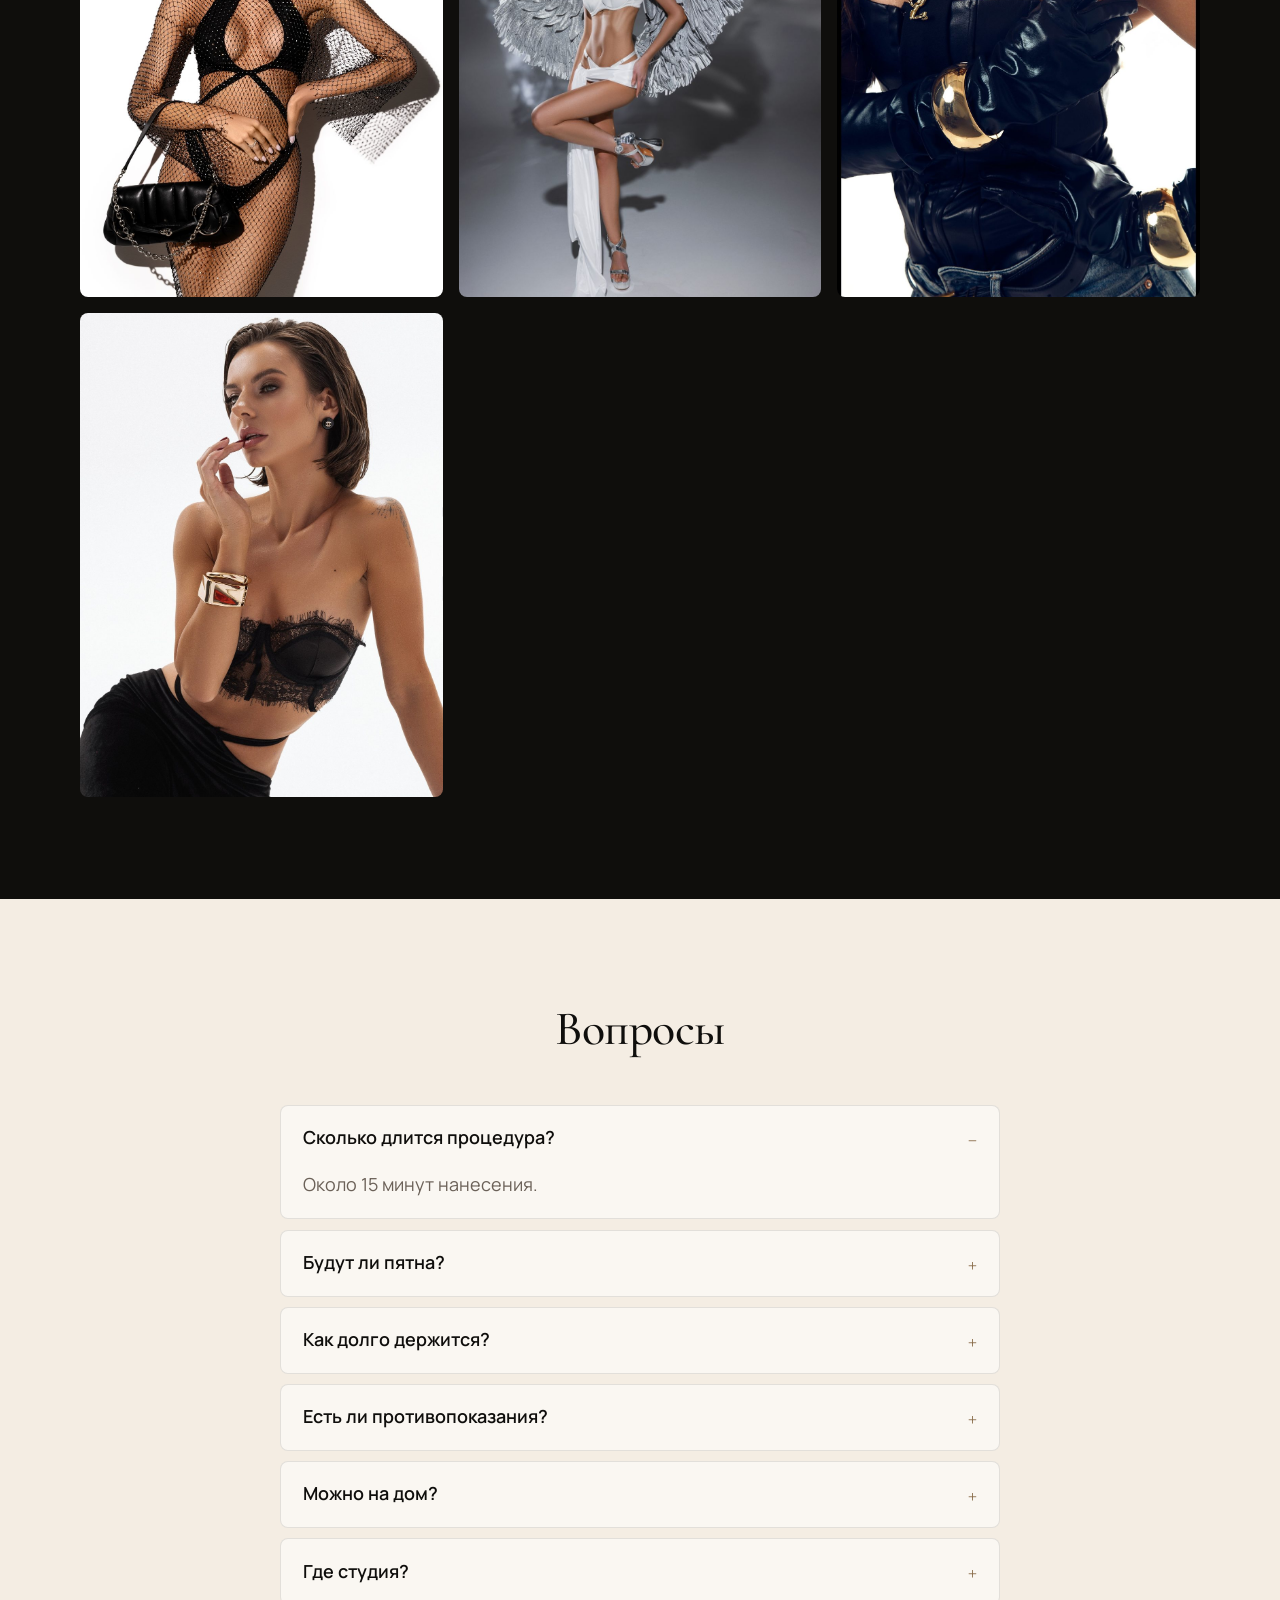
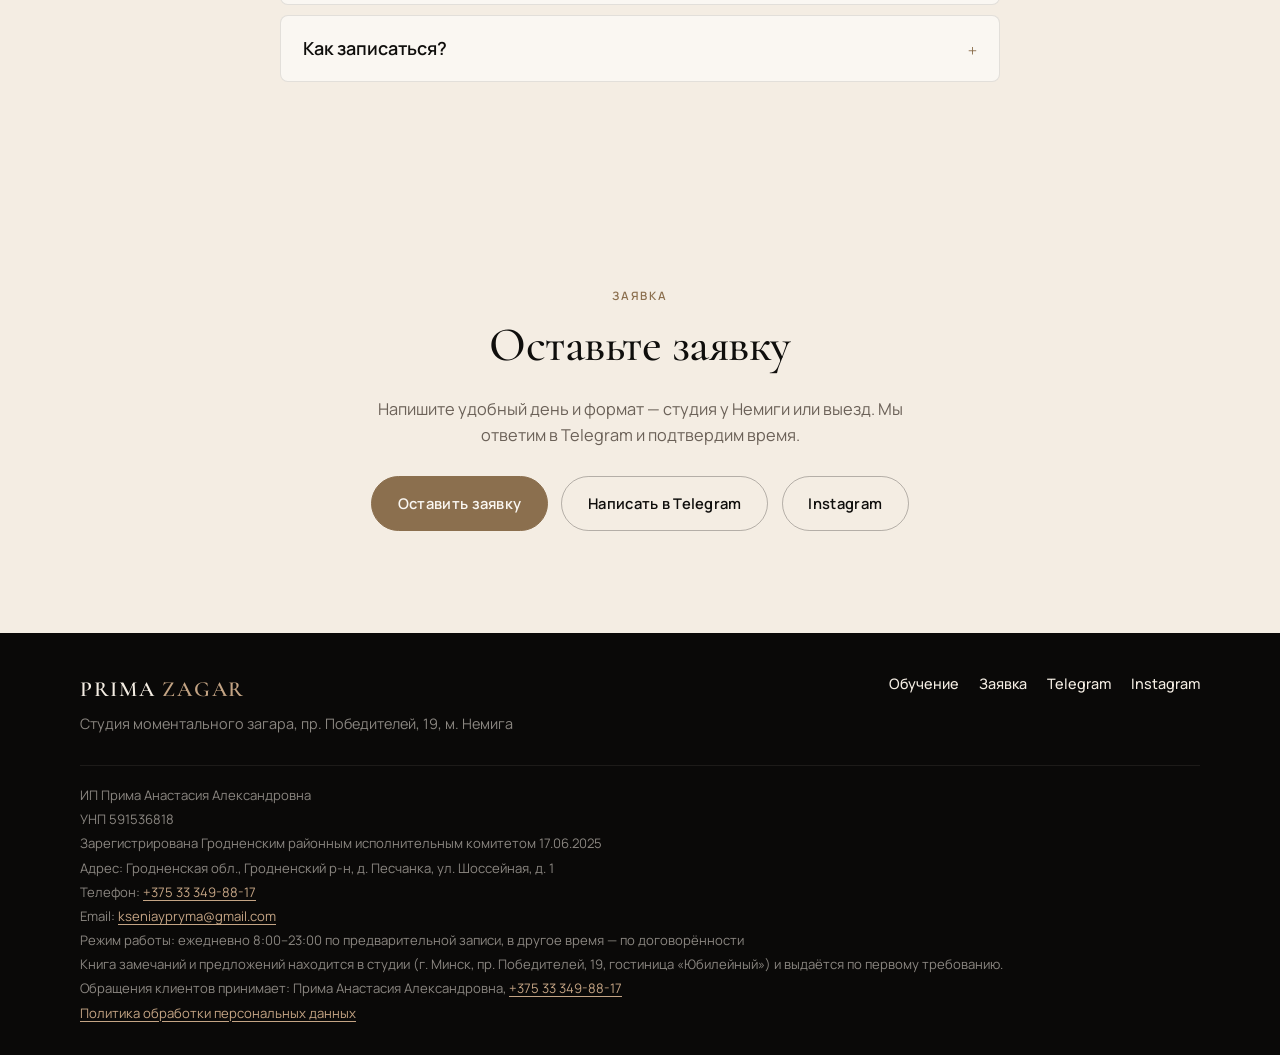
==== commit 845eb071: "Align site copy with Belarus advertising and personal-data rules. Replace installment, certificate, " ====
--- a/index.html
+++ b/index.html
@@ -4,14 +4,14 @@
   <meta charset="UTF-8" />
   <meta name="viewport" content="width=device-width, initial-scale=1" />
   <title>PRIMA ZAGAR — студия моментального загара | Минск, Немига</title>
-  <meta name="description" content="Ровный загар за 15 минут без пятен. Оставьте заявку — студия у м. Немига или выезд на дом. пр. Победителей 19, Минск." />
+  <meta name="description" content="Ровный загар за 15 минут. Оставьте заявку — студия у м. Немига или выезд на дом. пр. Победителей 19, Минск." />
   <link rel="icon" href="favicon.ico" sizes="16x16 32x32 48x48" />
   <link rel="icon" href="favicon.svg" type="image/svg+xml" />
   <link rel="apple-touch-icon" href="apple-touch-icon.png" />
   <link rel="icon" type="image/png" sizes="192x192" href="icon-192.png" />
   <link rel="icon" type="image/png" sizes="512x512" href="icon-512.png" />
   <link rel="stylesheet" href="fonts/fonts.css">
-  <link rel="stylesheet" href="styles.css?v=20261003a" />
+  <link rel="stylesheet" href="styles.css?v=20261011a" />
 </head>
 <body>
   <header class="site-header" id="siteHeader">
@@ -48,7 +48,7 @@
       <div class="hero-content">
         <div class="hero-copy">
           <h1>Ровный загар за&nbsp;15&nbsp;минут</h1>
-          <p class="hero-lead">Без пятен. Индивидуальный выбор оттенка. Студия в центре Минска или с выездом на дом</p>
+          <p class="hero-lead">Индивидуальный выбор оттенка. Студия в центре Минска или с выездом на дом</p>
         </div>
         <div class="hero-actions">
           <a class="btn btn-primary hero-btn-main" href="zapis.html">Записаться</a>
@@ -65,7 +65,7 @@
         <div class="training-teaser-copy">
           <p class="eyebrow">Обучение</p>
           <h2>Научим моментальному загару</h2>
-          <p>Базовый курс за 2 дня — теория и практика. Материалы и оборудование на месте. Рассрочка 3–6 месяцев без переплат и первого взноса.</p>
+          <p>Базовый курс за 2 дня — теория и практика. Материалы и оборудование на месте. Рассрочка через банки-партнёры на платформе Финшоп — оформляется по кредитному договору с банком.</p>
         </div>
         <a class="btn btn-primary" href="obuchenie.html">Подробнее</a>
       </div>
@@ -112,7 +112,7 @@
         <ul class="why-list">
           <li>
             <span class="why-mark" aria-hidden="true">—</span>
-            <p>15 минут и Вы уже с идеальным загаром без пятен</p>
+            <p>15 минут. Наносим равномерно; при соблюдении рекомендаций по подготовке и уходу пятна, как правило, не появляются</p>
           </li>
           <li>
             <span class="why-mark" aria-hidden="true">—</span>
@@ -120,7 +120,7 @@
           </li>
           <li>
             <span class="why-mark" aria-hidden="true">—</span>
-            <p>Держится до 14 дней</p>
+            <p>Обычно держится 7–14 дней в зависимости от типа кожи и ухода</p>
           </li>
           <li>
             <span class="why-mark" aria-hidden="true">—</span>
@@ -134,8 +134,8 @@
       <div class="container">
         <div class="bride-inner">
           <div class="bride-copy">
-            <h2>Пробный загар для невест −10%</h2>
-            <p>Скидка при записи через сайт. Проверьте оттенок до торжества — спокойно, без сюрпризов в день свадьбы.</p>
+            <h2>Пробный загар для невест</h2>
+            <p>Скидка 10% при записи через сайт, действует до 31.12.2026. Проверьте оттенок до торжества — спокойно, без сюрпризов в день свадьбы.</p>
             <a class="btn btn-primary" href="zapis.html">Записаться на пробный</a>
           </div>
           <div class="bride-photos">
@@ -155,7 +155,7 @@
         <header class="section-head">
           <p class="eyebrow">Прайс</p>
           <h2>Стоимость</h2>
-          <p class="section-sub">Цены как в записи и Instagram. Скидка до −10% при записи через сайт.</p>
+          <p class="section-sub">Цены как в записи и Instagram. Скидка 10% при записи через сайт, действует до 31.12.2026.</p>
         </header>
         <div class="price-formats">
           <article class="price-line">
@@ -251,11 +251,15 @@
           </details>
           <details class="faq-item">
             <summary>Будут ли пятна?</summary>
-            <p>Нет: наносим равномерно, с подготовкой кожи.</p>
+            <p>Наносим равномерно; при соблюдении рекомендаций по подготовке и уходу пятна, как правило, не появляются.</p>
           </details>
           <details class="faq-item">
             <summary>Как долго держится?</summary>
-            <p>Обычно до ~14 дней, зависит от ухода и типа кожи.</p>
+            <p>Обычно держится 7–14 дней в зависимости от типа кожи и ухода.</p>
+          </details>
+          <details class="faq-item">
+            <summary>Есть ли противопоказания?</summary>
+            <p>Перед процедурой сообщите мастеру об аллергии, беременности, кожных заболеваниях и чувствительности к косметике. Процедура не является медицинской услугой.</p>
           </details>
           <details class="faq-item">
             <summary>Можно на дом?</summary>
@@ -312,7 +316,8 @@
         <p>Адрес: Гродненская обл., Гродненский р-н, д.&nbsp;Песчанка, ул.&nbsp;Шоссейная, д.&nbsp;1</p>
         <p>Телефон: <a href="tel:+375333498817">+375 33 349-88-17</a></p>
         <p>Email: <a href="mailto:kseniaypryma@gmail.com">kseniaypryma@gmail.com</a></p>
-        <p>Режим работы: круглосуточно, по предварительной записи</p>
+        <p>Режим работы: ежедневно 8:00–23:00 по предварительной записи, в другое время — по договорённости</p>
+        <p>Книга замечаний и предложений находится в студии (г. Минск, пр. Победителей, 19, гостиница «Юбилейный») и выдаётся по первому требованию.</p>
         <p>Обращения клиентов принимает: Прима Анастасия Александровна, <a href="tel:+375333498817">+375 33 349-88-17</a></p>
         <p><a href="privacy.html">Политика обработки персональных данных</a></p>
       </div>
--- a/styles.css
+++ b/styles.css
@@ -1439,6 +1439,24 @@
   outline-offset: 2px;
 }
 
+.consent-summary {
+  margin: 0.35rem 0 0;
+  padding-left: calc(1.15rem + 0.75rem);
+  font-size: 0.8rem;
+  line-height: 1.45;
+  color: var(--muted);
+}
+
+.consent-summary a {
+  color: var(--bronze-deep);
+  text-decoration: underline;
+  text-underline-offset: 3px;
+}
+
+.consent-summary a:hover {
+  color: var(--ink);
+}
+
 .field-row {
   display: grid;
   grid-template-columns: 1fr 1fr;
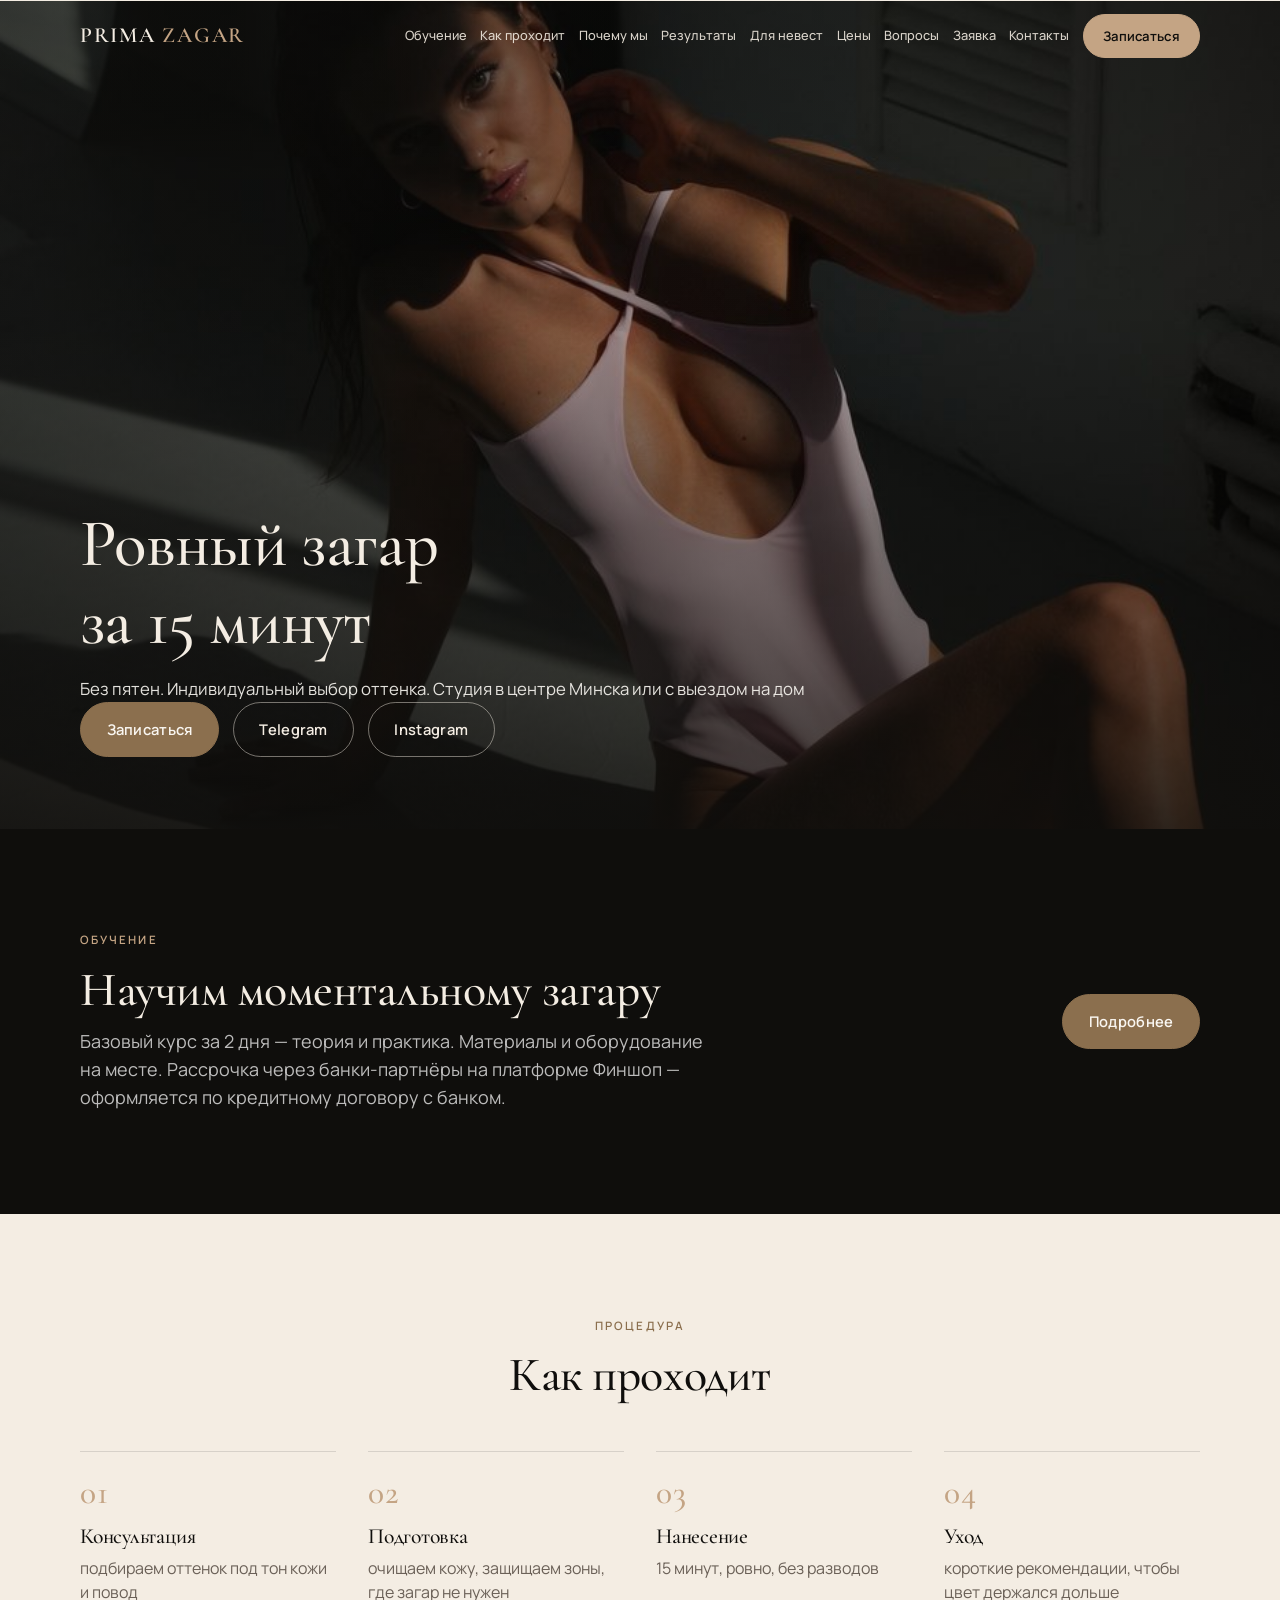
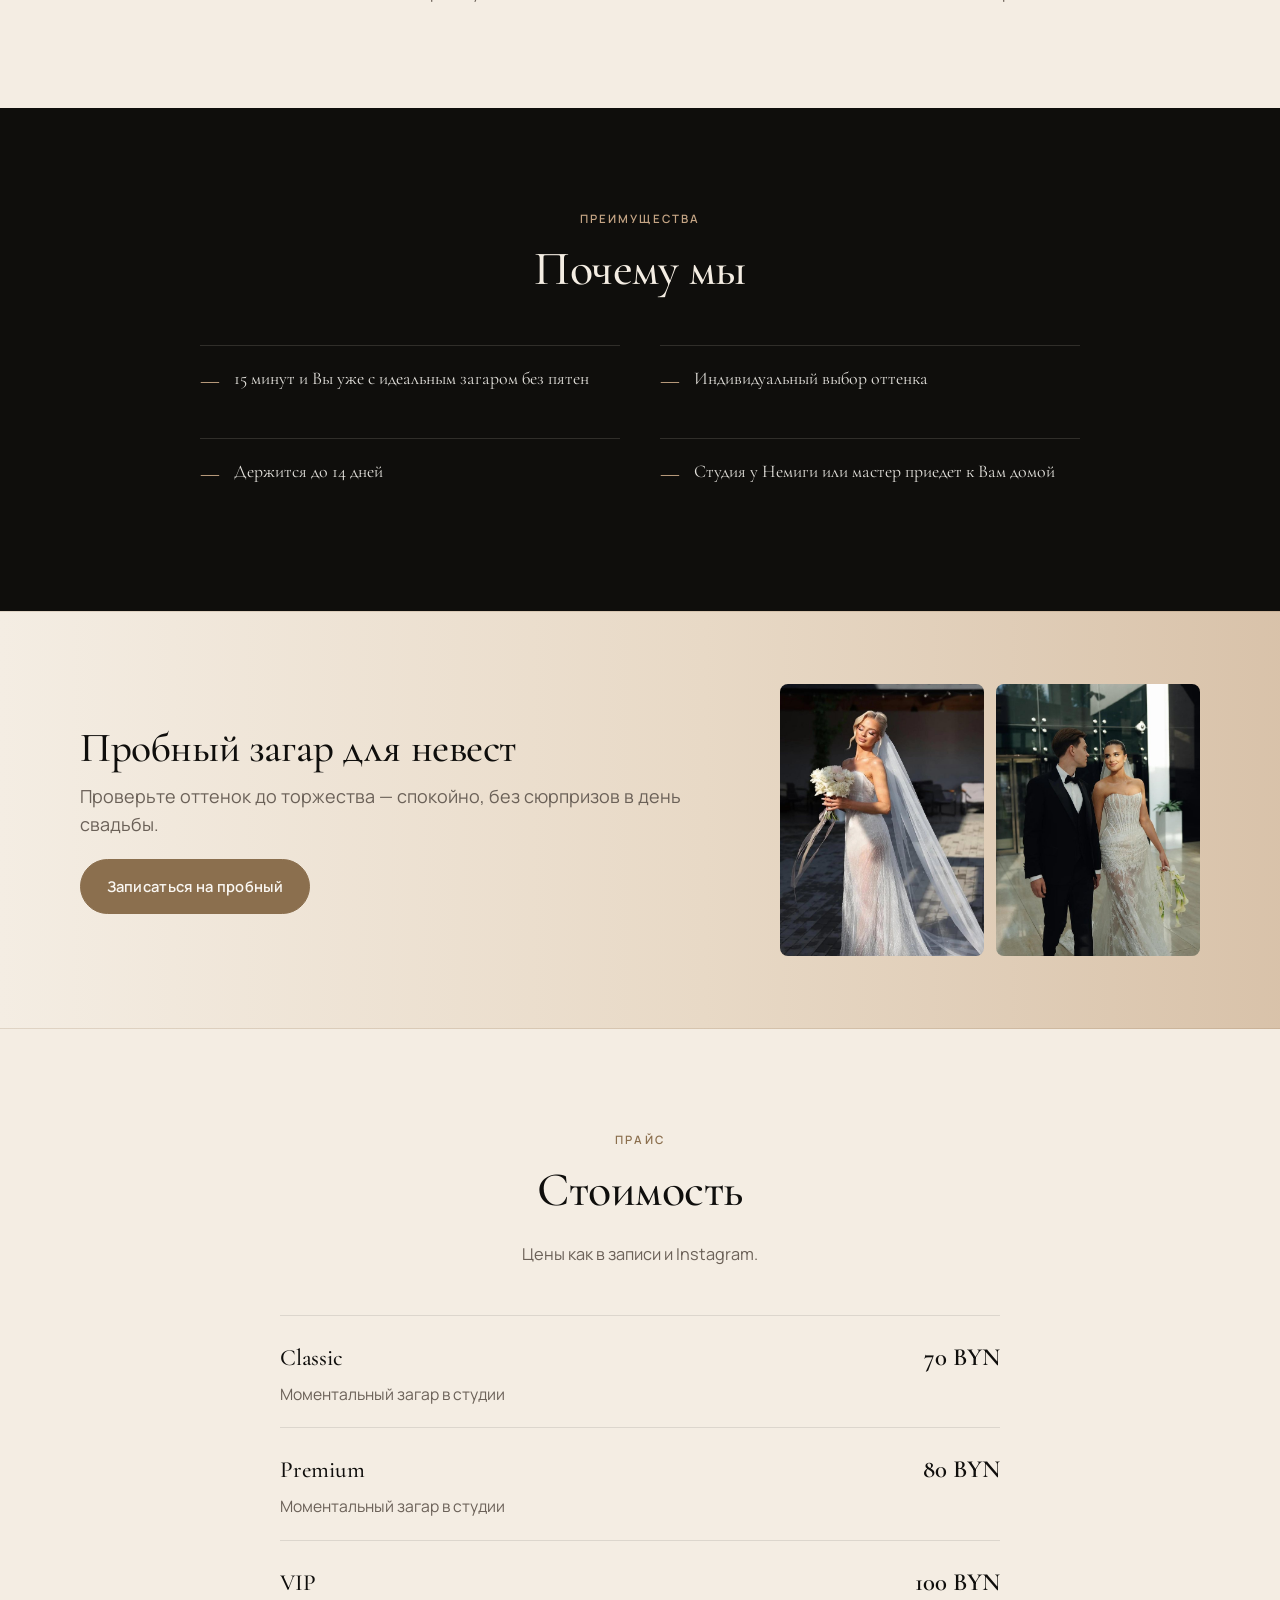
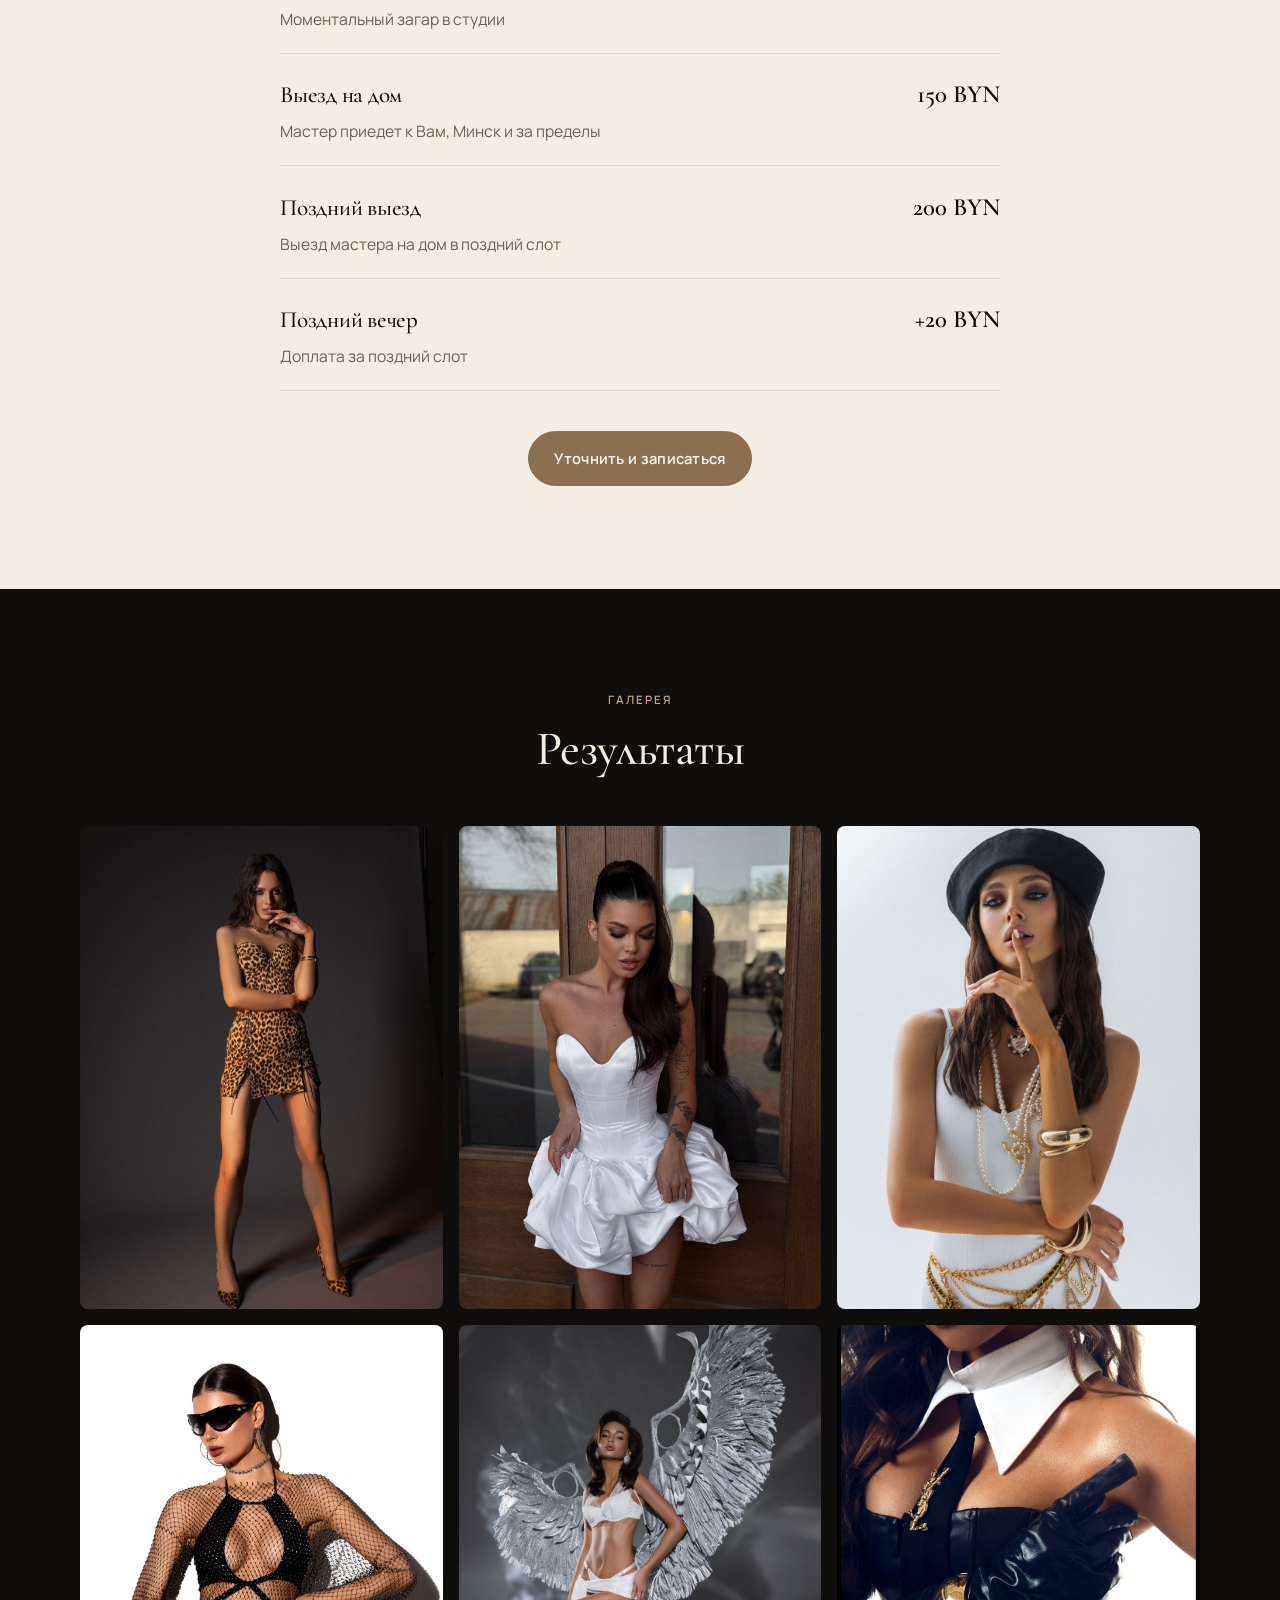
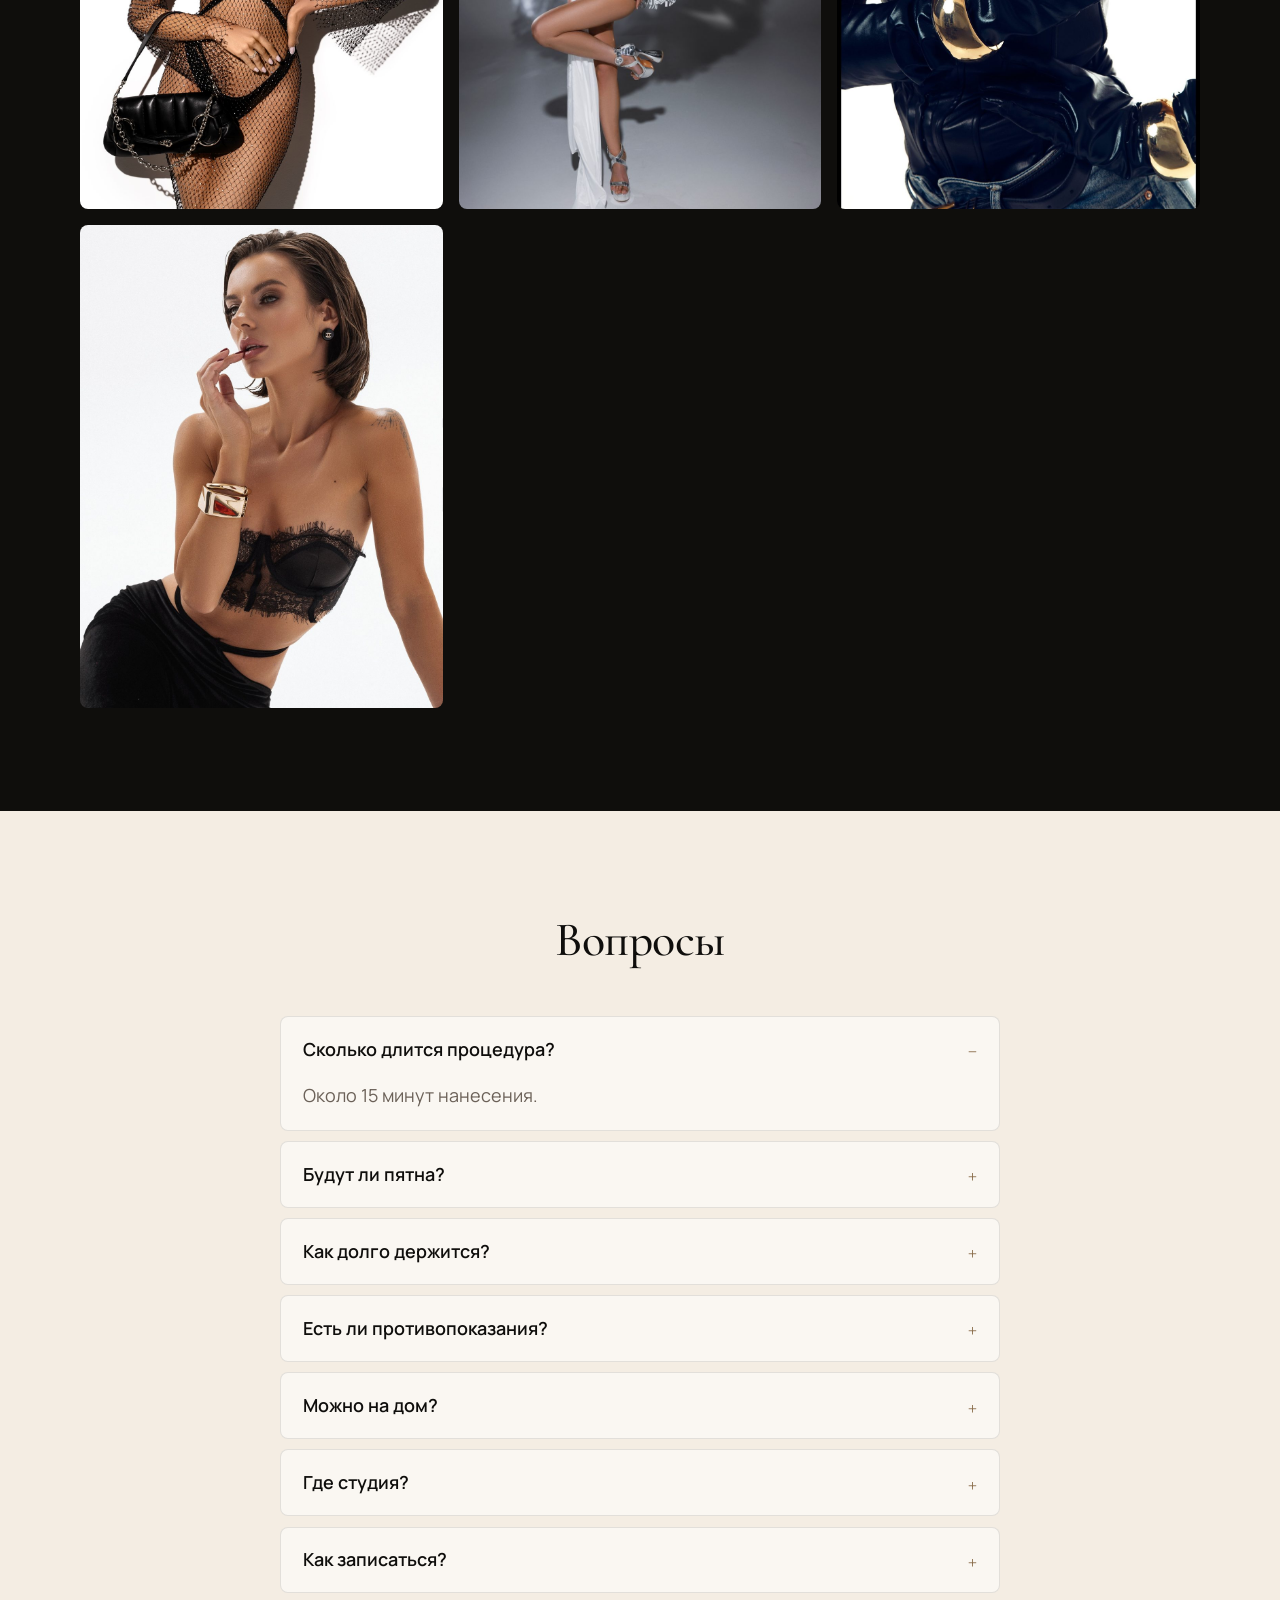
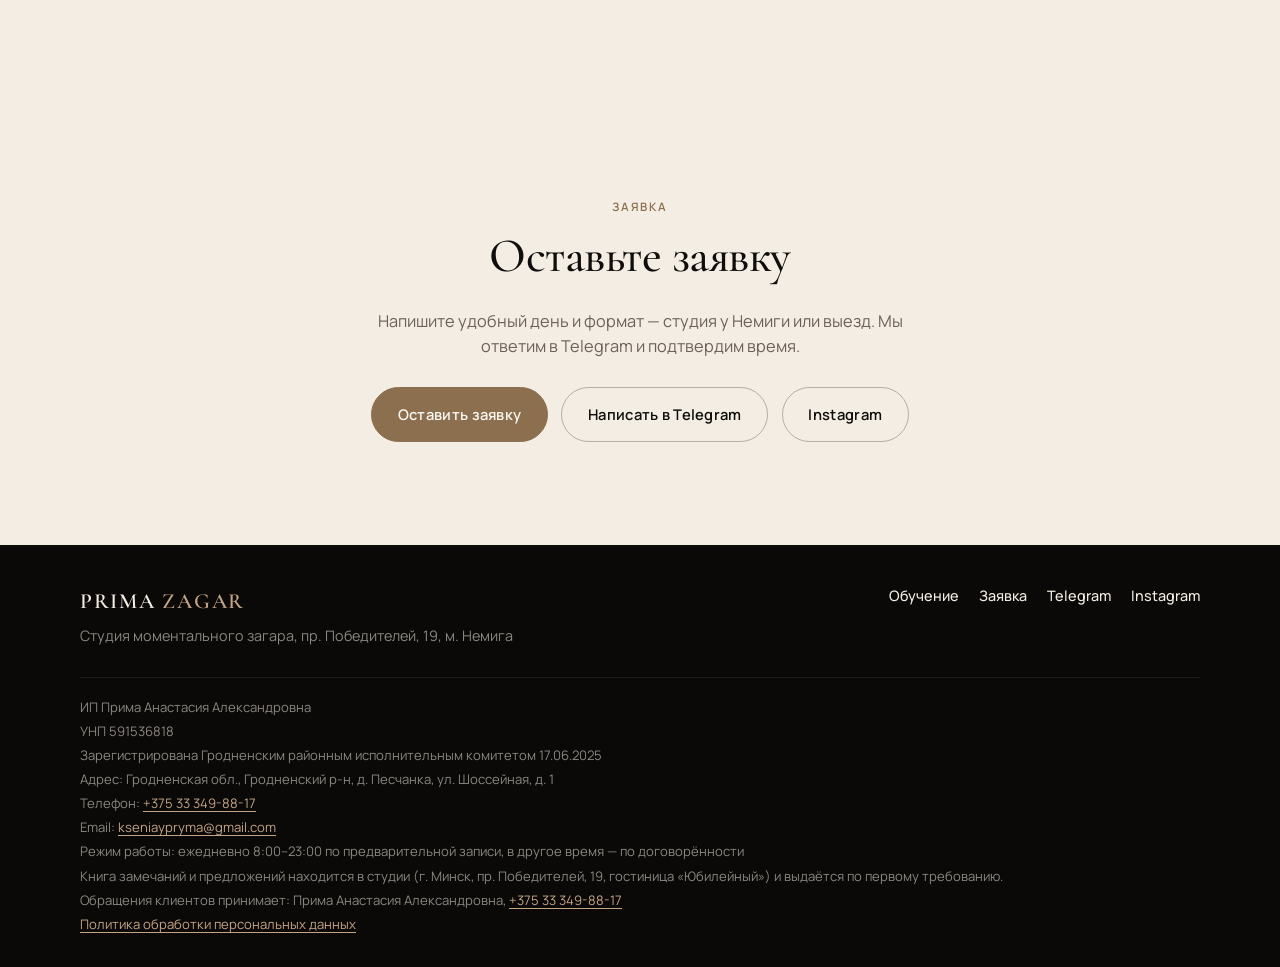
==== commit 5434240d: "Drop the site discount and restore the original tan claims. Replace the long consent summary with a " ====
--- a/index.html
+++ b/index.html
@@ -4,14 +4,14 @@
   <meta charset="UTF-8" />
   <meta name="viewport" content="width=device-width, initial-scale=1" />
   <title>PRIMA ZAGAR — студия моментального загара | Минск, Немига</title>
-  <meta name="description" content="Ровный загар за 15 минут. Оставьте заявку — студия у м. Немига или выезд на дом. пр. Победителей 19, Минск." />
+  <meta name="description" content="Ровный загар за 15 минут без пятен. Оставьте заявку — студия у м. Немига или выезд на дом. пр. Победителей 19, Минск." />
   <link rel="icon" href="favicon.ico" sizes="16x16 32x32 48x48" />
   <link rel="icon" href="favicon.svg" type="image/svg+xml" />
   <link rel="apple-touch-icon" href="apple-touch-icon.png" />
   <link rel="icon" type="image/png" sizes="192x192" href="icon-192.png" />
   <link rel="icon" type="image/png" sizes="512x512" href="icon-512.png" />
   <link rel="stylesheet" href="fonts/fonts.css">
-  <link rel="stylesheet" href="styles.css?v=20261011a" />
+  <link rel="stylesheet" href="styles.css?v=20261012a" />
 </head>
 <body>
   <header class="site-header" id="siteHeader">
@@ -48,7 +48,7 @@
       <div class="hero-content">
         <div class="hero-copy">
           <h1>Ровный загар за&nbsp;15&nbsp;минут</h1>
-          <p class="hero-lead">Индивидуальный выбор оттенка. Студия в центре Минска или с выездом на дом</p>
+          <p class="hero-lead">Без пятен. Индивидуальный выбор оттенка. Студия в центре Минска или с выездом на дом</p>
         </div>
         <div class="hero-actions">
           <a class="btn btn-primary hero-btn-main" href="zapis.html">Записаться</a>
@@ -112,7 +112,7 @@
         <ul class="why-list">
           <li>
             <span class="why-mark" aria-hidden="true">—</span>
-            <p>15 минут. Наносим равномерно; при соблюдении рекомендаций по подготовке и уходу пятна, как правило, не появляются</p>
+            <p>15 минут и Вы уже с идеальным загаром без пятен</p>
           </li>
           <li>
             <span class="why-mark" aria-hidden="true">—</span>
@@ -120,7 +120,7 @@
           </li>
           <li>
             <span class="why-mark" aria-hidden="true">—</span>
-            <p>Обычно держится 7–14 дней в зависимости от типа кожи и ухода</p>
+            <p>Держится до 14 дней</p>
           </li>
           <li>
             <span class="why-mark" aria-hidden="true">—</span>
@@ -135,7 +135,7 @@
         <div class="bride-inner">
           <div class="bride-copy">
             <h2>Пробный загар для невест</h2>
-            <p>Скидка 10% при записи через сайт, действует до 31.12.2026. Проверьте оттенок до торжества — спокойно, без сюрпризов в день свадьбы.</p>
+            <p>Проверьте оттенок до торжества — спокойно, без сюрпризов в день свадьбы.</p>
             <a class="btn btn-primary" href="zapis.html">Записаться на пробный</a>
           </div>
           <div class="bride-photos">
@@ -155,7 +155,7 @@
         <header class="section-head">
           <p class="eyebrow">Прайс</p>
           <h2>Стоимость</h2>
-          <p class="section-sub">Цены как в записи и Instagram. Скидка 10% при записи через сайт, действует до 31.12.2026.</p>
+          <p class="section-sub">Цены как в записи и Instagram.</p>
         </header>
         <div class="price-formats">
           <article class="price-line">
@@ -251,11 +251,11 @@
           </details>
           <details class="faq-item">
             <summary>Будут ли пятна?</summary>
-            <p>Наносим равномерно; при соблюдении рекомендаций по подготовке и уходу пятна, как правило, не появляются.</p>
+            <p>Нет: наносим равномерно, с подготовкой кожи.</p>
           </details>
           <details class="faq-item">
             <summary>Как долго держится?</summary>
-            <p>Обычно держится 7–14 дней в зависимости от типа кожи и ухода.</p>
+            <p>Обычно до ~14 дней, зависит от ухода и типа кожи.</p>
           </details>
           <details class="faq-item">
             <summary>Есть ли противопоказания?</summary>
--- a/styles.css
+++ b/styles.css
@@ -1439,21 +1439,20 @@
   outline-offset: 2px;
 }
 
-.consent-summary {
-  margin: 0.35rem 0 0;
+.consent-more {
+  margin: 0.15rem 0 0;
   padding-left: calc(1.15rem + 0.75rem);
-  font-size: 0.8rem;
-  line-height: 1.45;
-  color: var(--muted);
-}
-
-.consent-summary a {
+  font-size: 0.78rem;
+  line-height: 1.3;
+}
+
+.consent-more a {
   color: var(--bronze-deep);
   text-decoration: underline;
   text-underline-offset: 3px;
 }
 
-.consent-summary a:hover {
+.consent-more a:hover {
   color: var(--ink);
 }
 
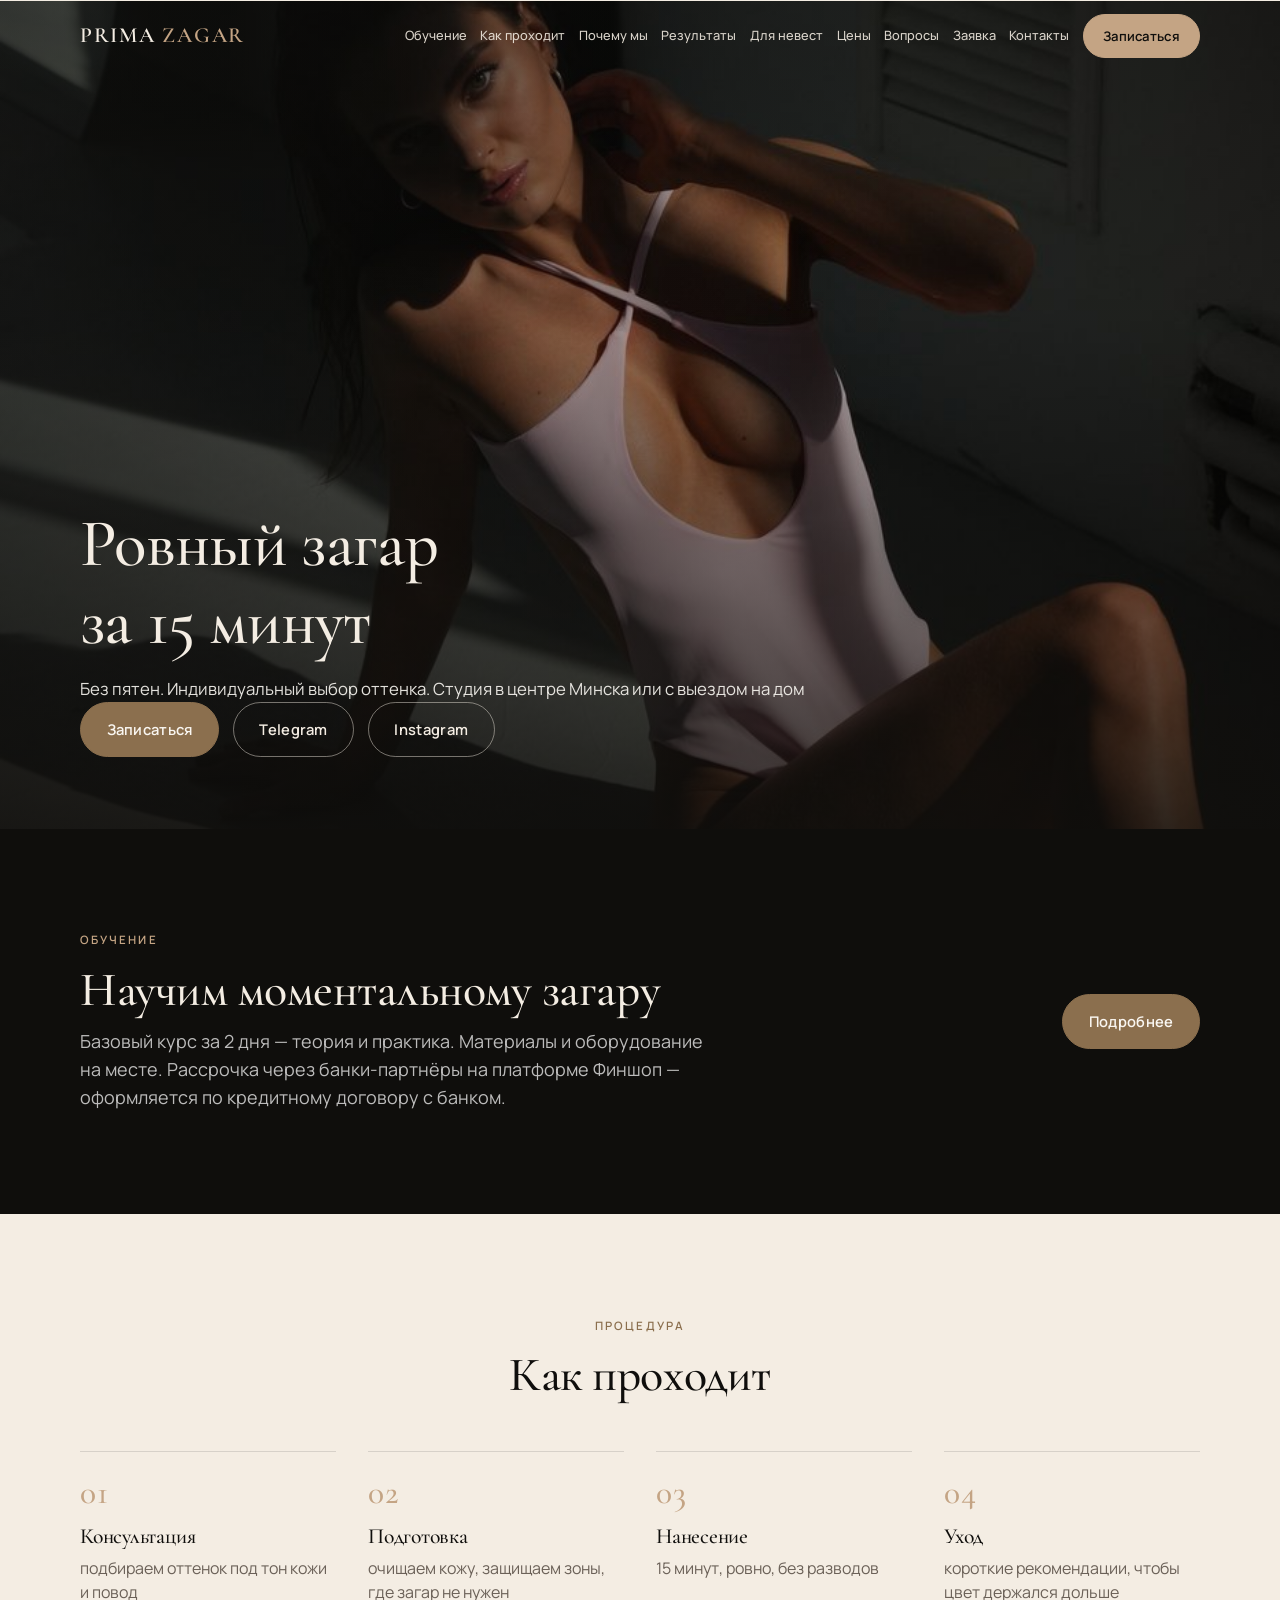
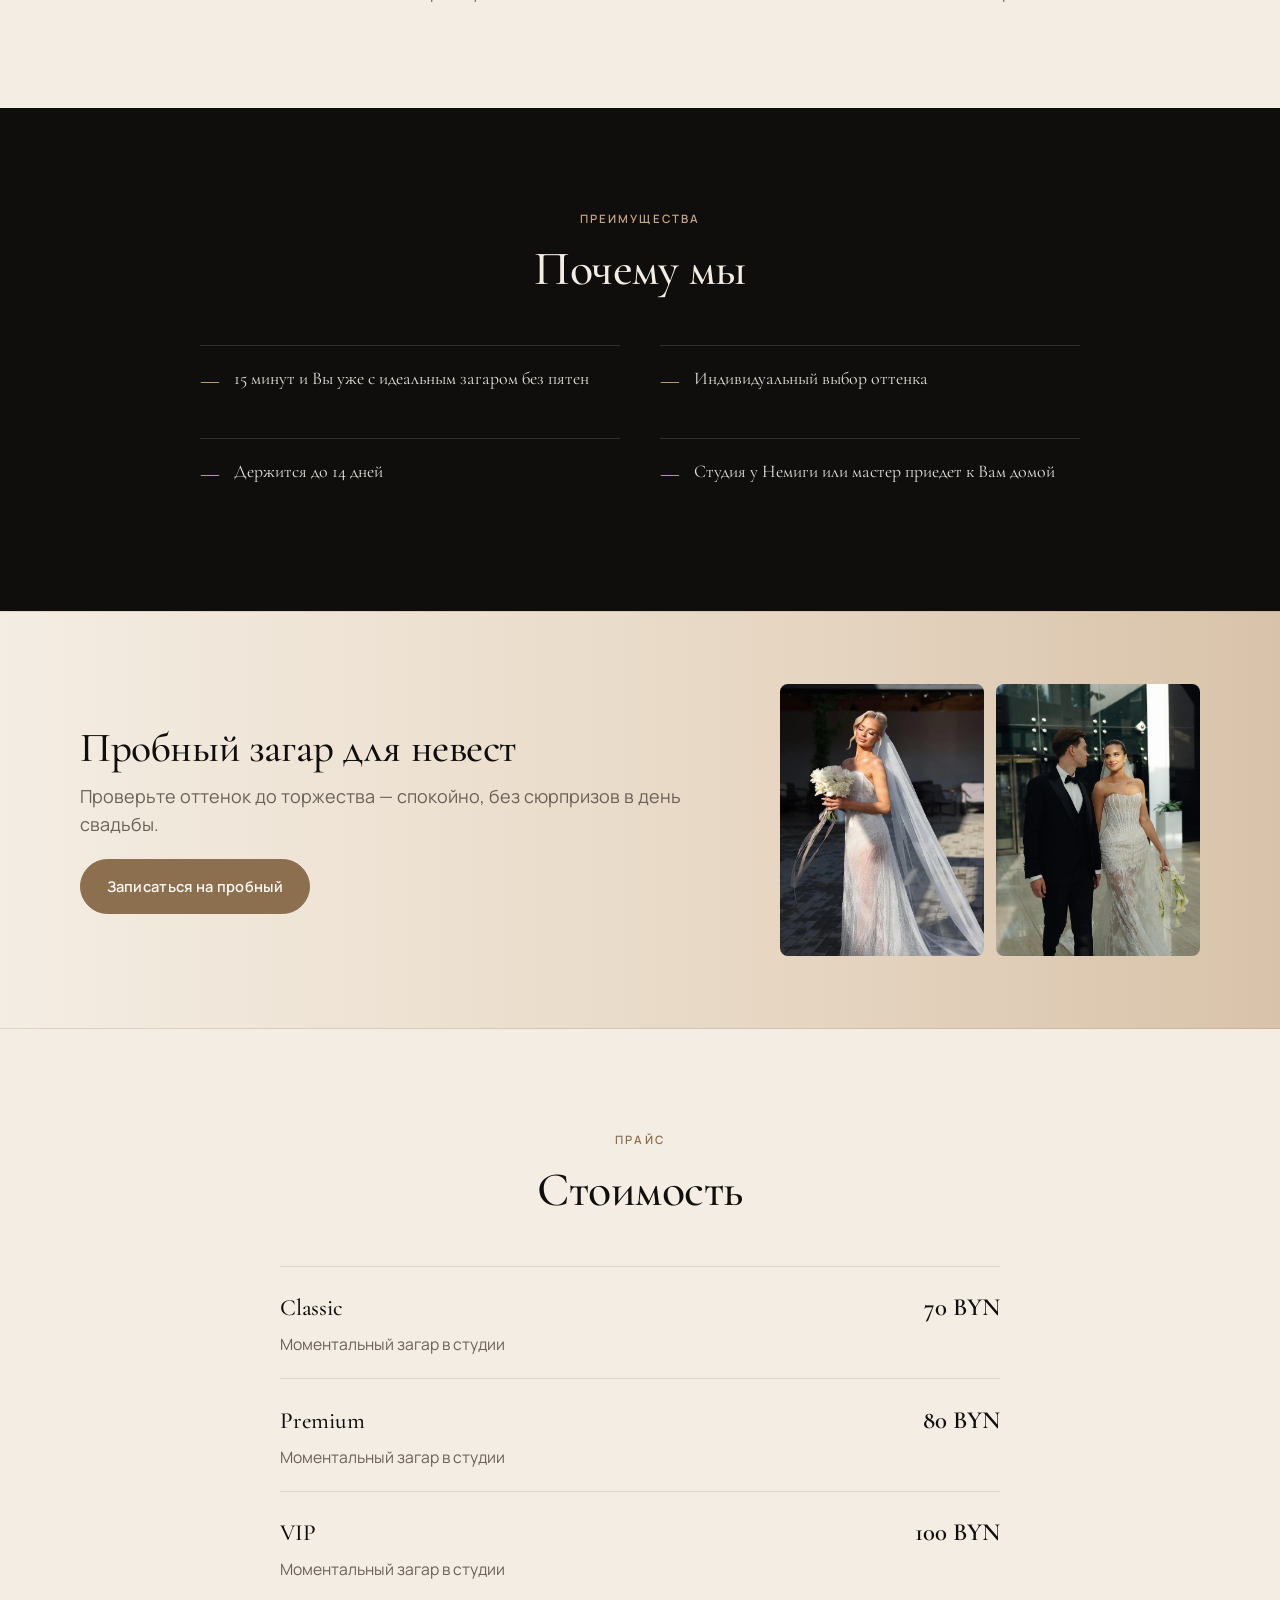
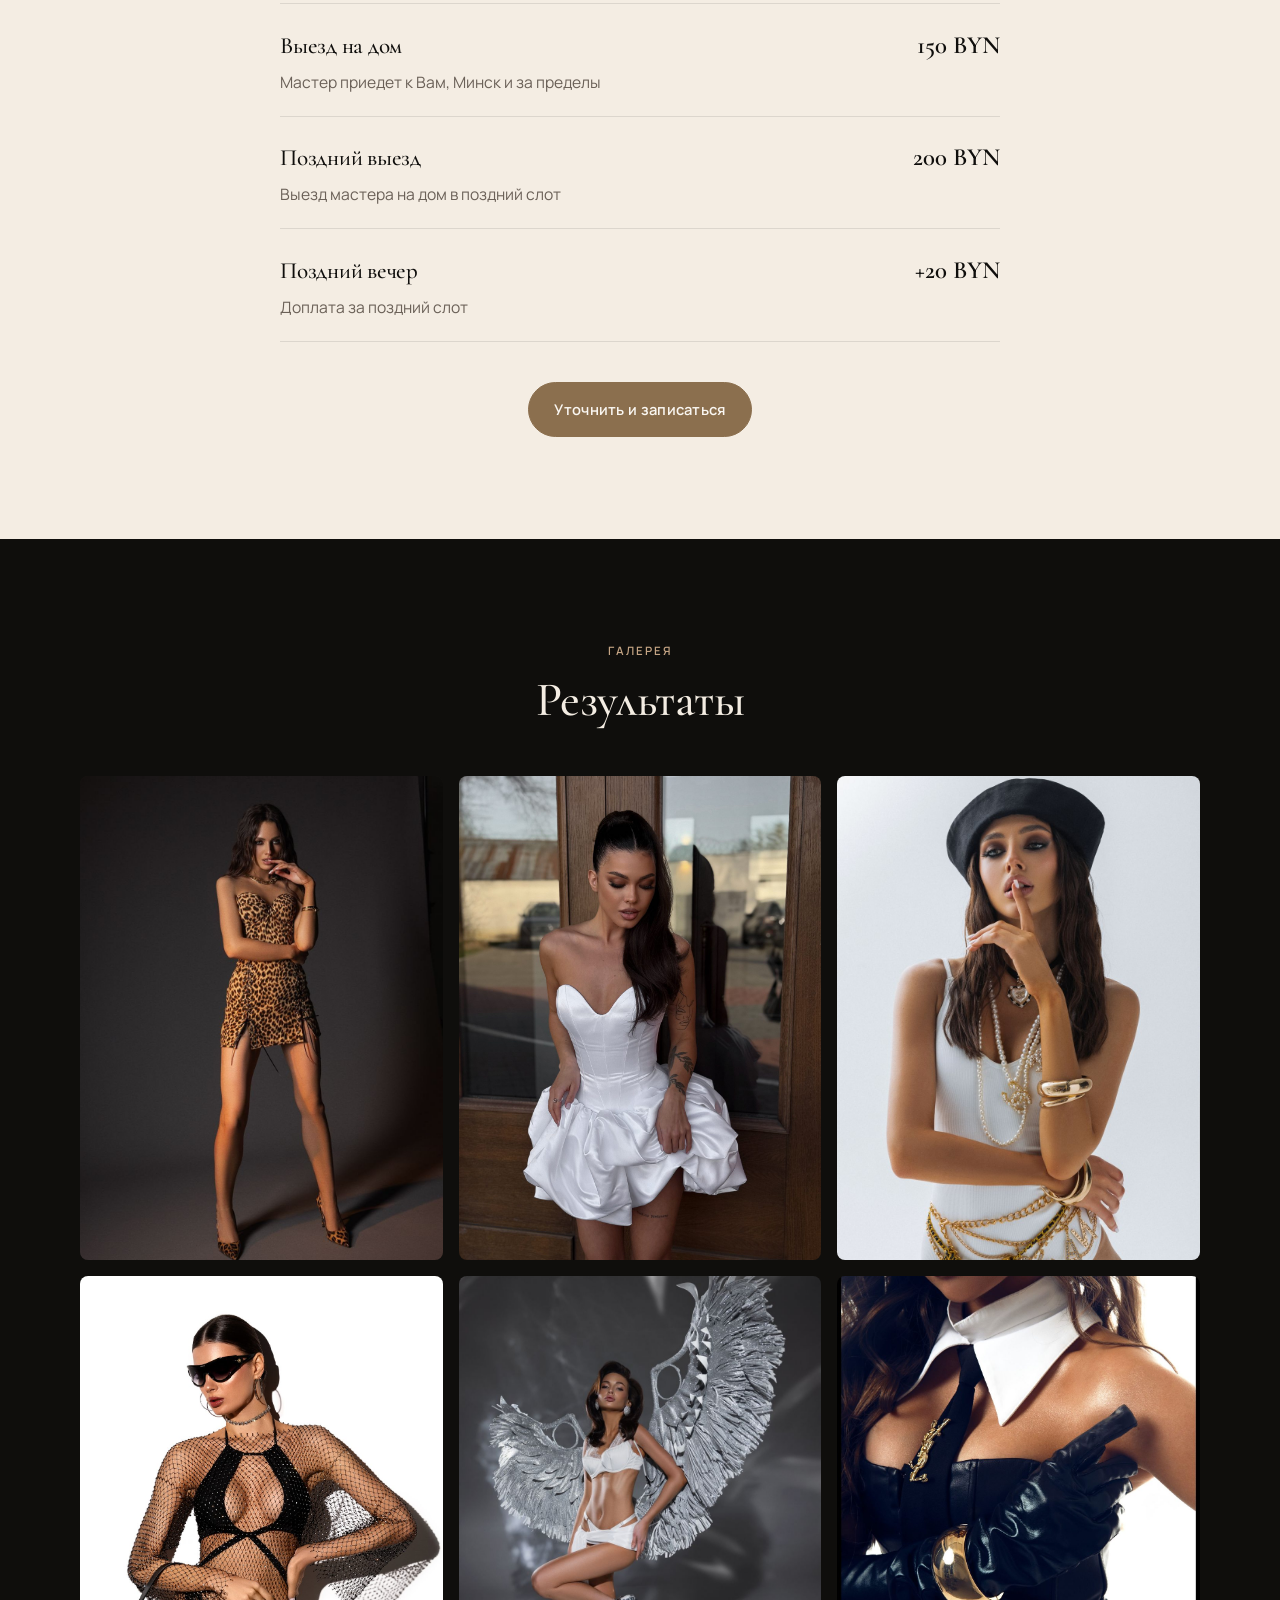
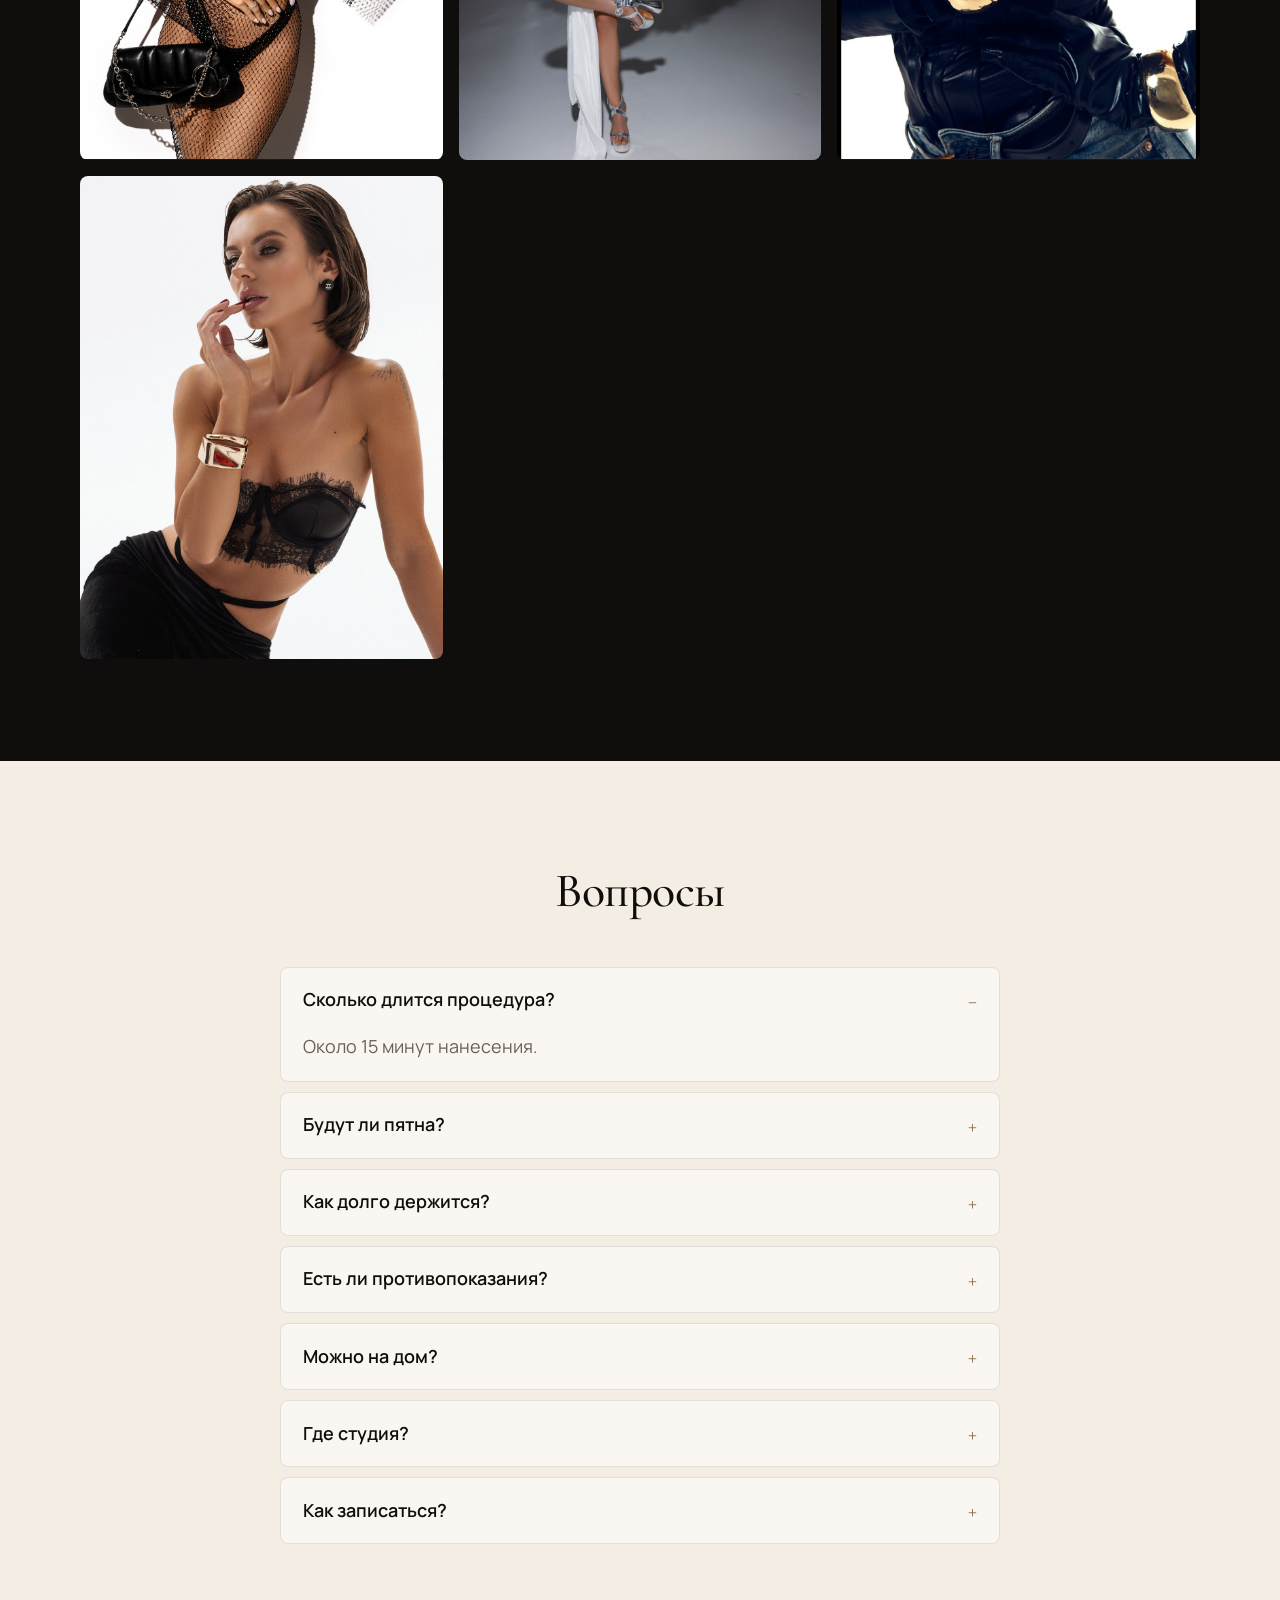
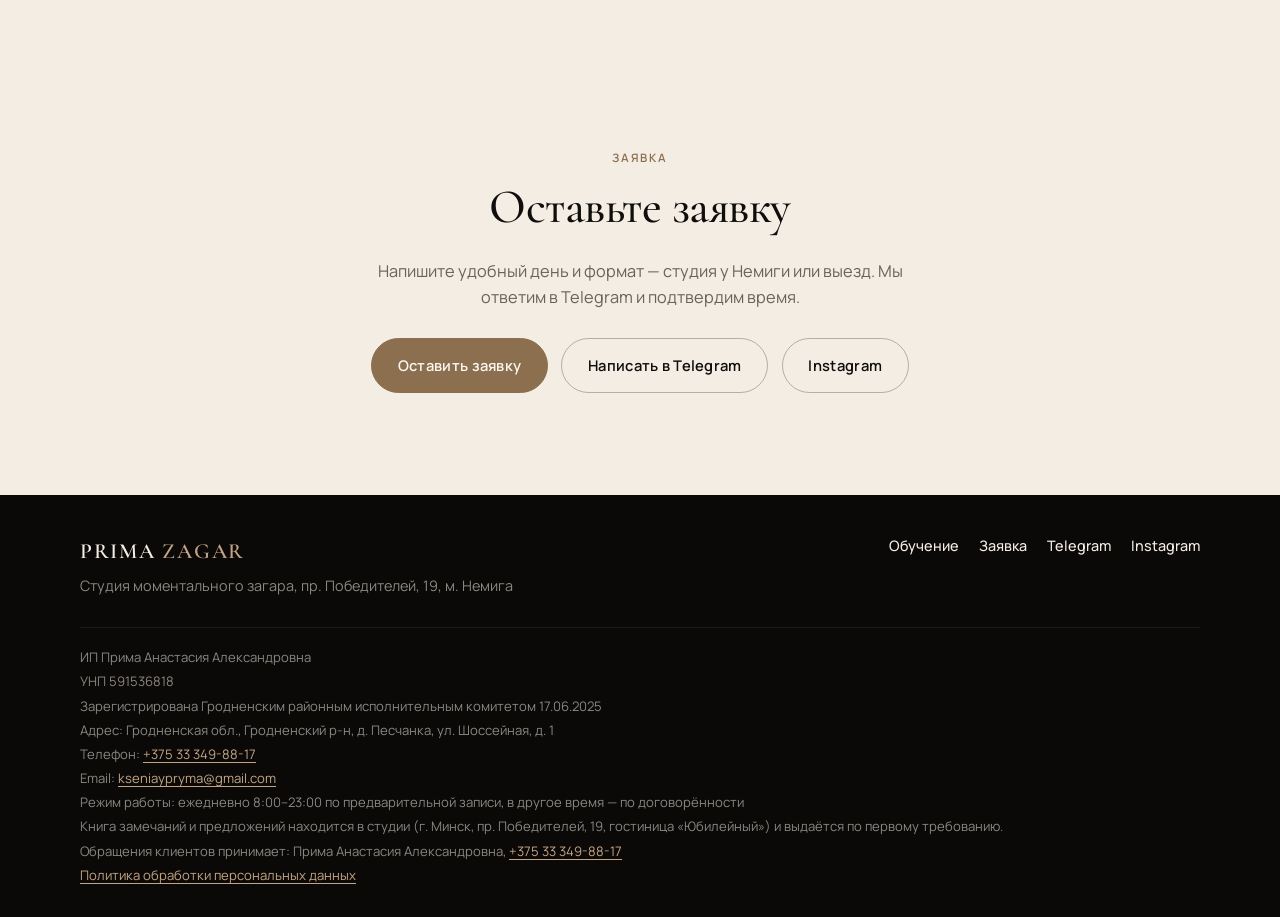
==== commit fc9983fa: "Remove the Instagram price placeholder from the price list. Co-authored-by: Datura_Demo <konchaarsen" ====
--- a/index.html
+++ b/index.html
@@ -155,7 +155,6 @@
         <header class="section-head">
           <p class="eyebrow">Прайс</p>
           <h2>Стоимость</h2>
-          <p class="section-sub">Цены как в записи и Instagram.</p>
         </header>
         <div class="price-formats">
           <article class="price-line">
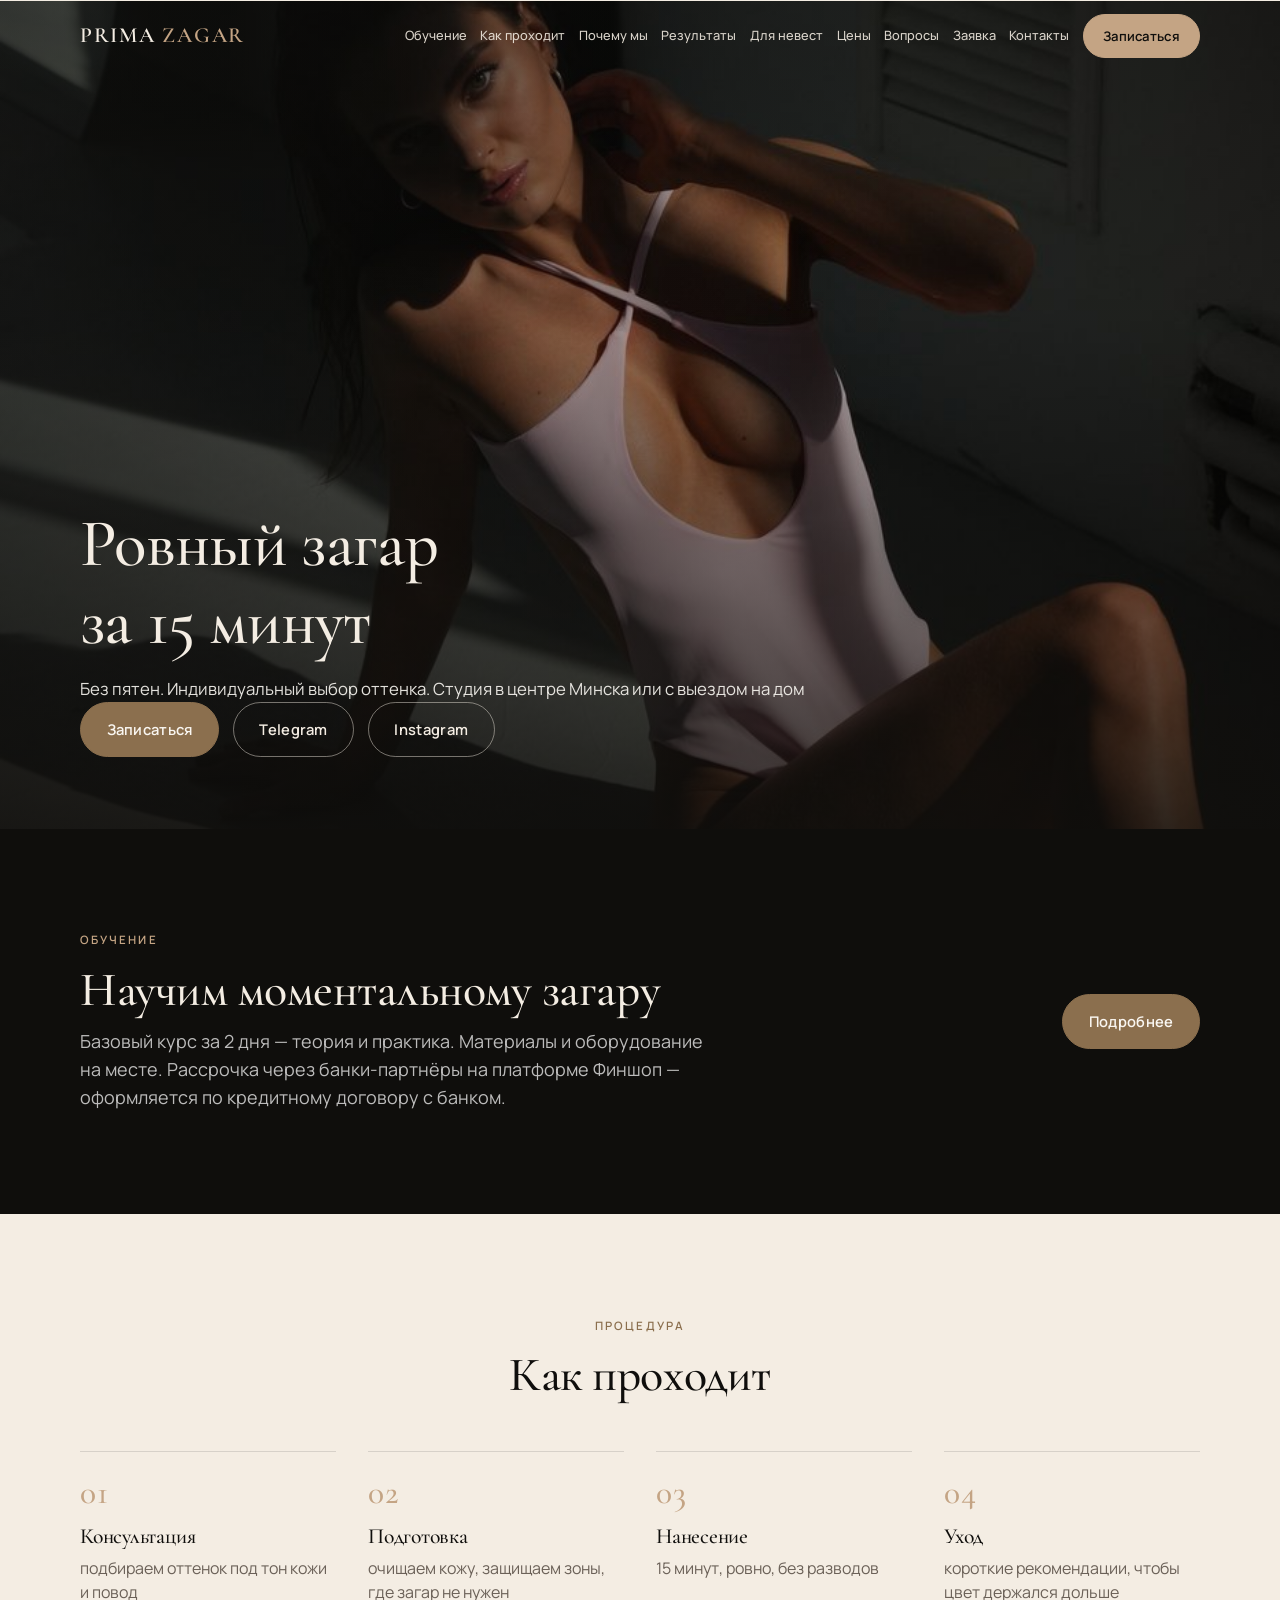
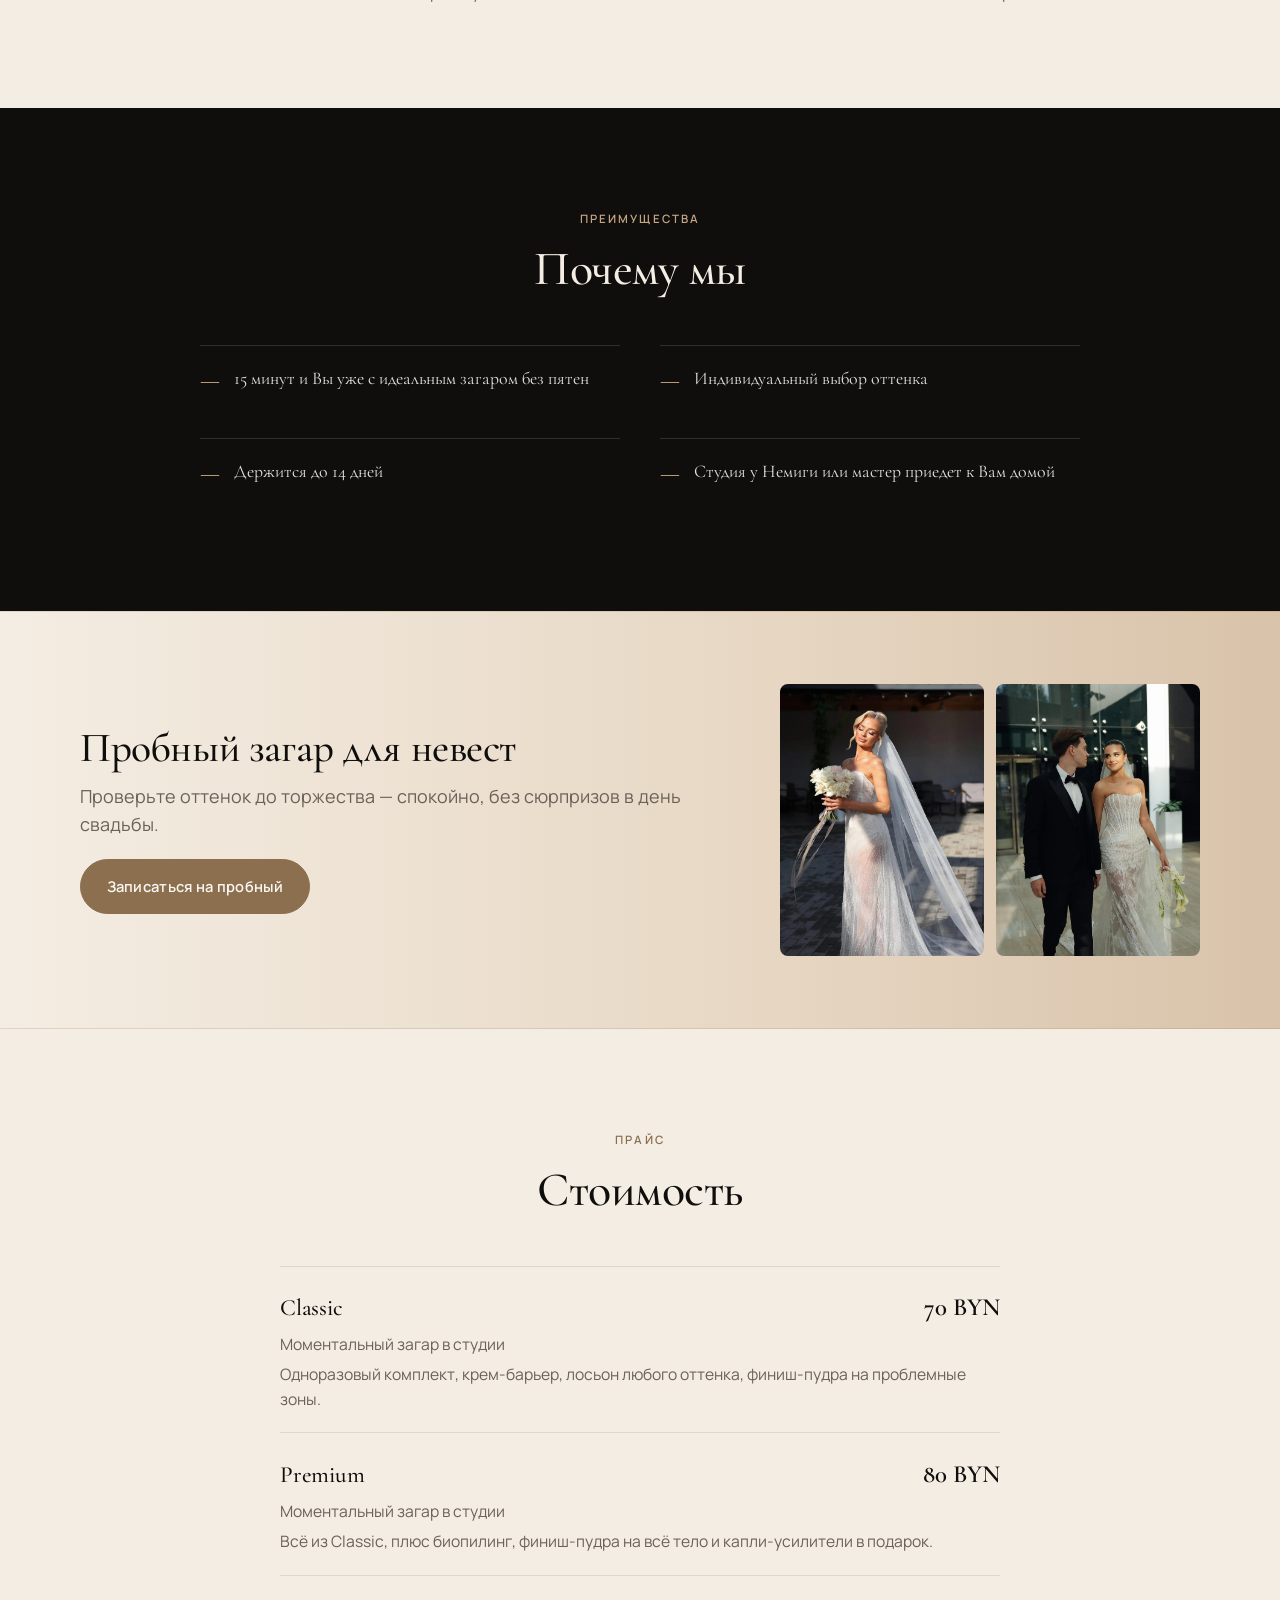
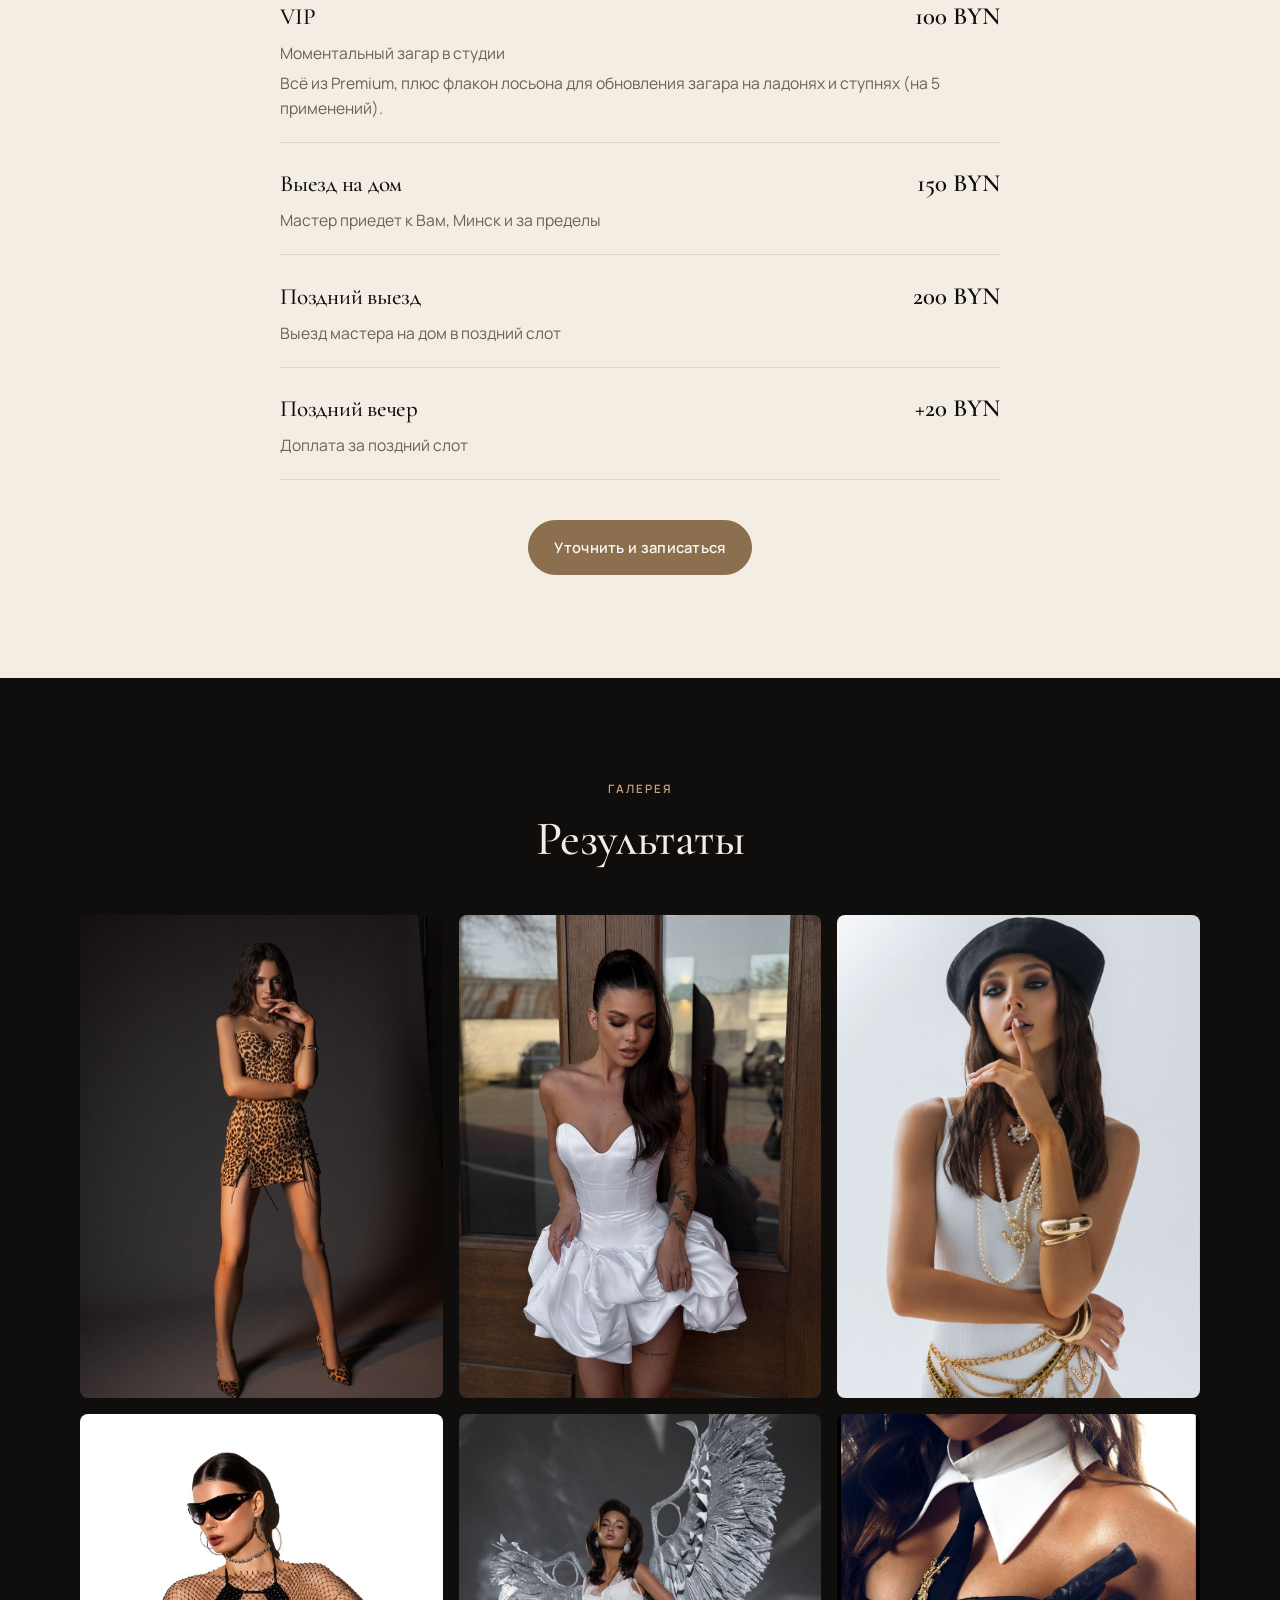
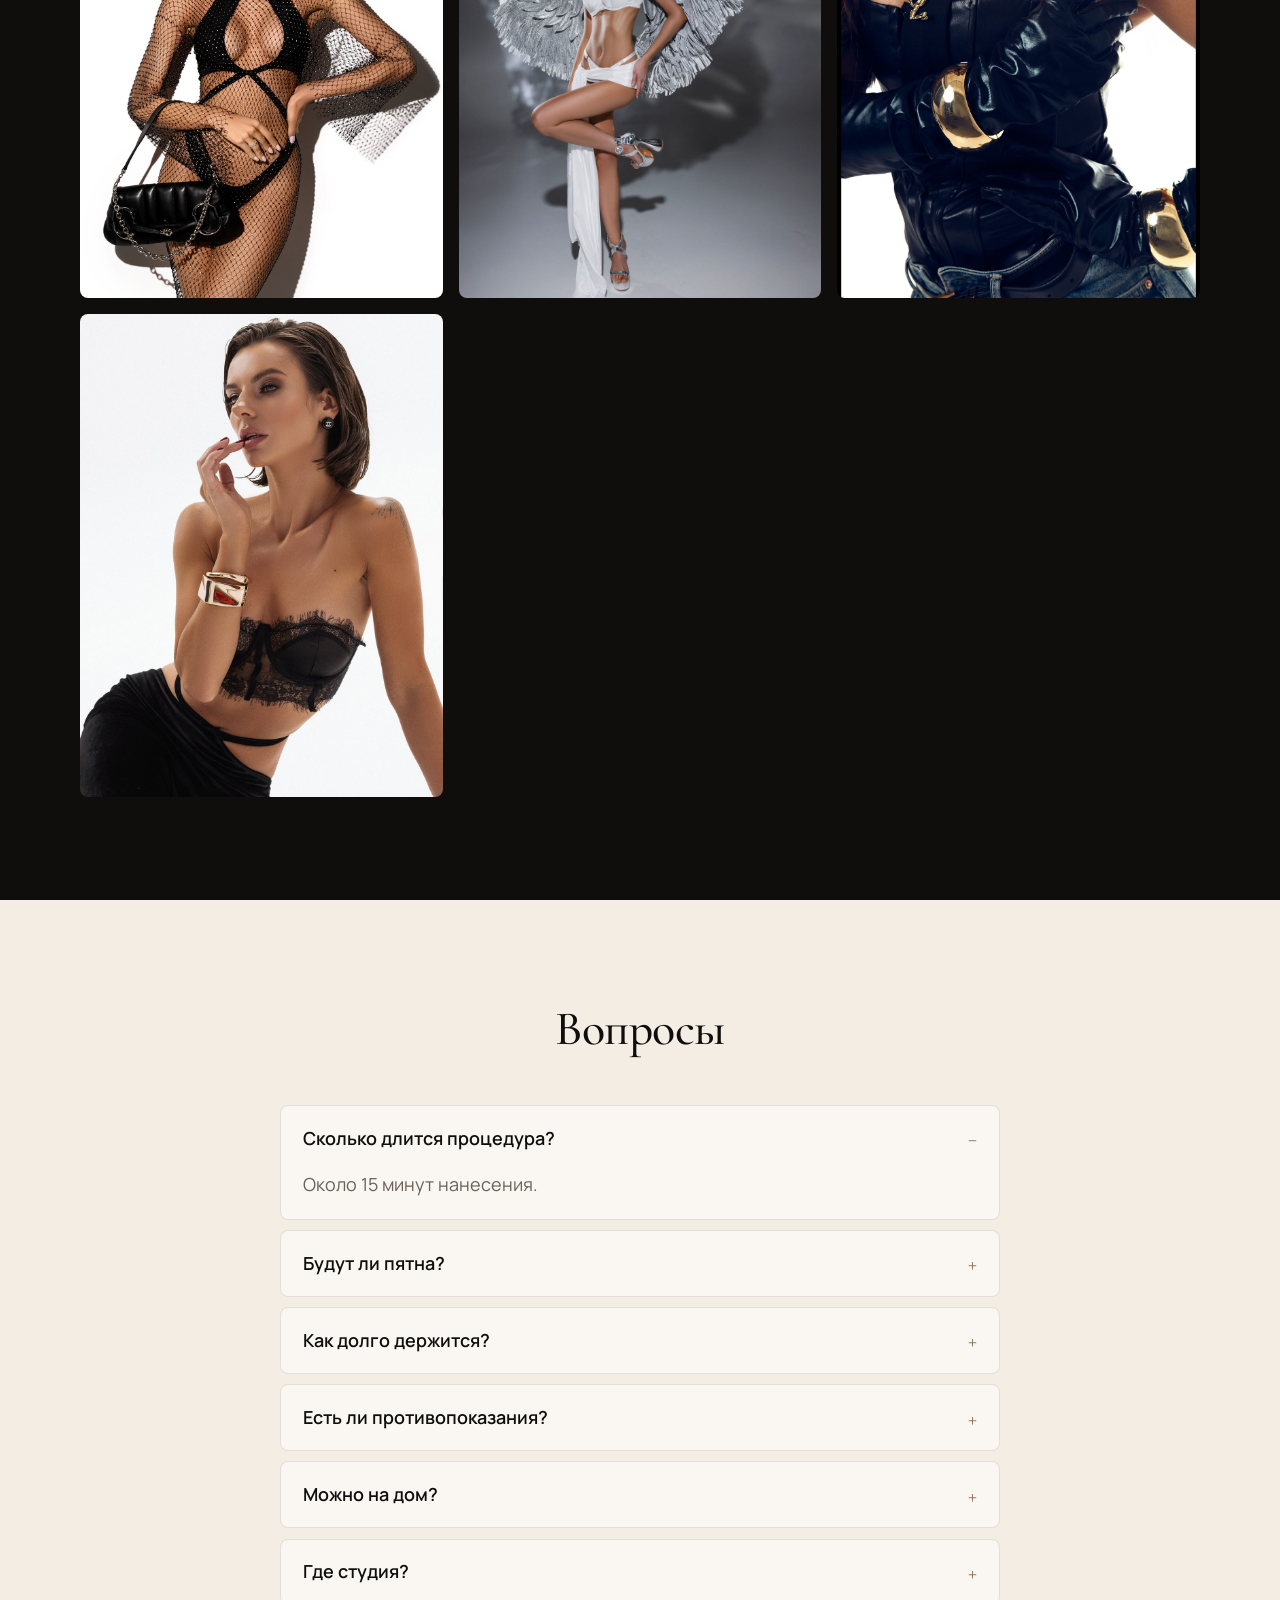
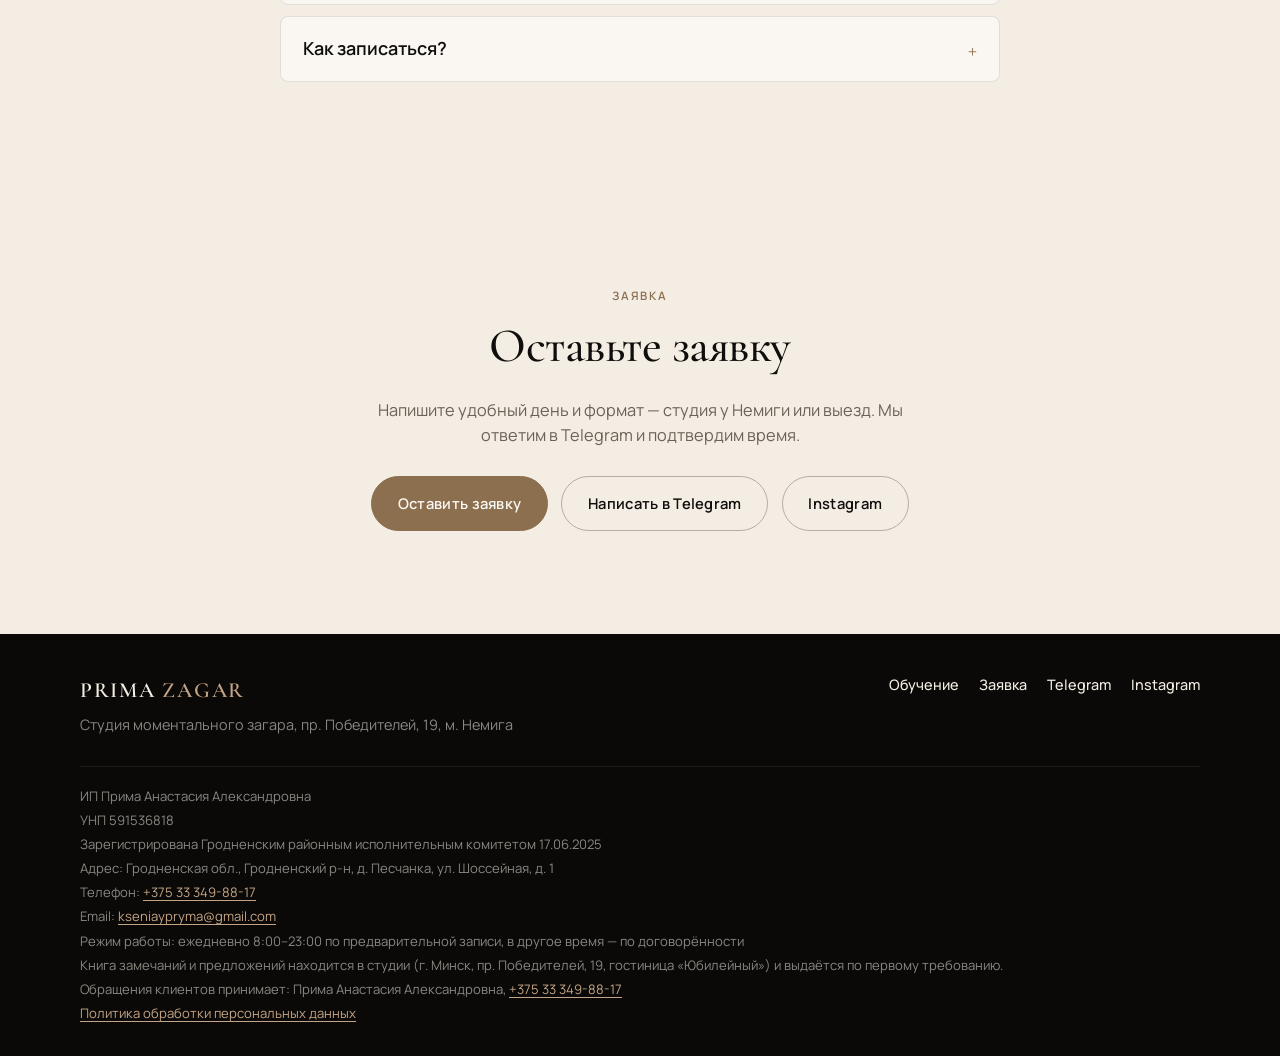
==== commit 8c8effc1: "Add what's included under Classic, Premium, and VIP. Co-authored-by: Datura_Demo <konchaarsenia-a11y" ====
--- a/index.html
+++ b/index.html
@@ -163,6 +163,7 @@
               <p class="price-amount">70&nbsp;BYN</p>
             </div>
             <p>Моментальный загар в студии</p>
+            <p>Одноразовый комплект, крем-барьер, лосьон любого оттенка, финиш-пудра на проблемные зоны.</p>
           </article>
           <article class="price-line">
             <div class="price-line-top">
@@ -170,6 +171,7 @@
               <p class="price-amount">80&nbsp;BYN</p>
             </div>
             <p>Моментальный загар в студии</p>
+            <p>Всё из Classic, плюс биопилинг, финиш-пудра на всё тело и капли-усилители в подарок.</p>
           </article>
           <article class="price-line">
             <div class="price-line-top">
@@ -177,6 +179,7 @@
               <p class="price-amount">100&nbsp;BYN</p>
             </div>
             <p>Моментальный загар в студии</p>
+            <p>Всё из Premium, плюс флакон лосьона для обновления загара на ладонях и ступнях (на 5 применений).</p>
           </article>
           <article class="price-line">
             <div class="price-line-top">
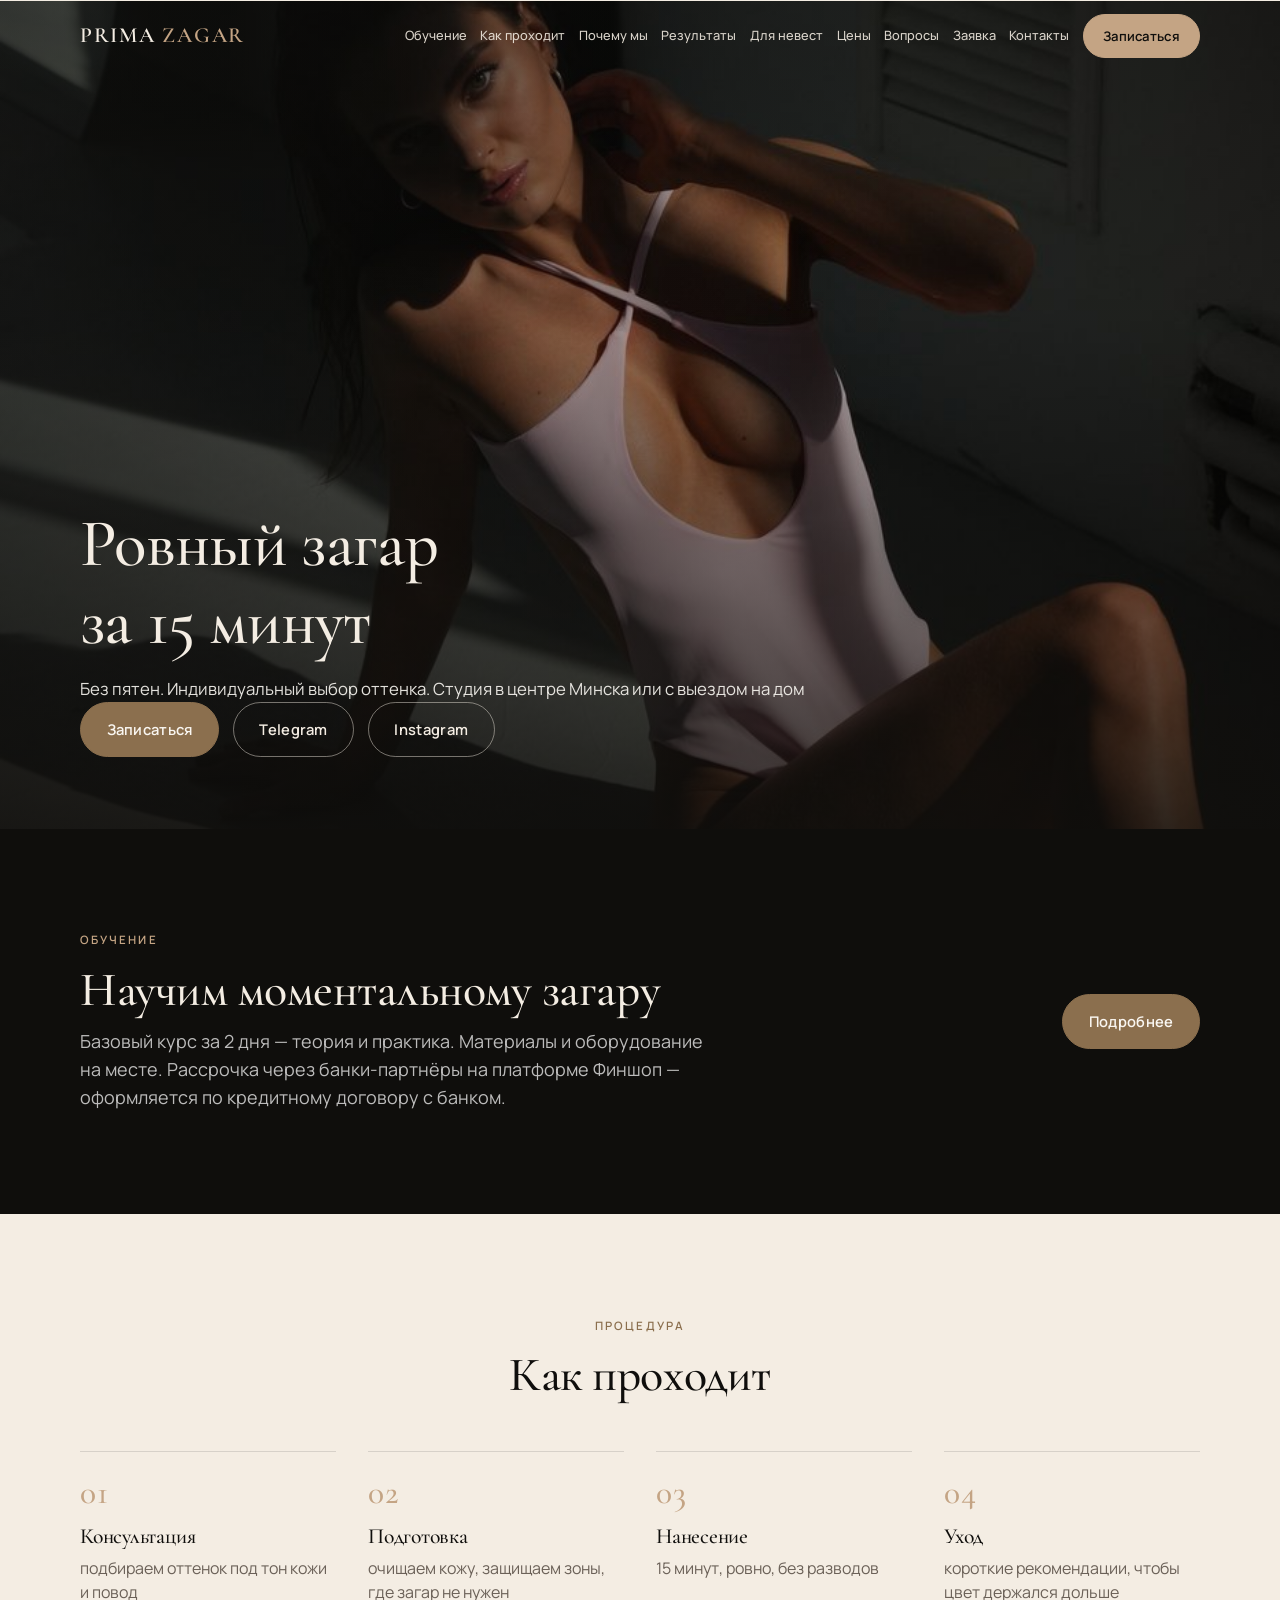
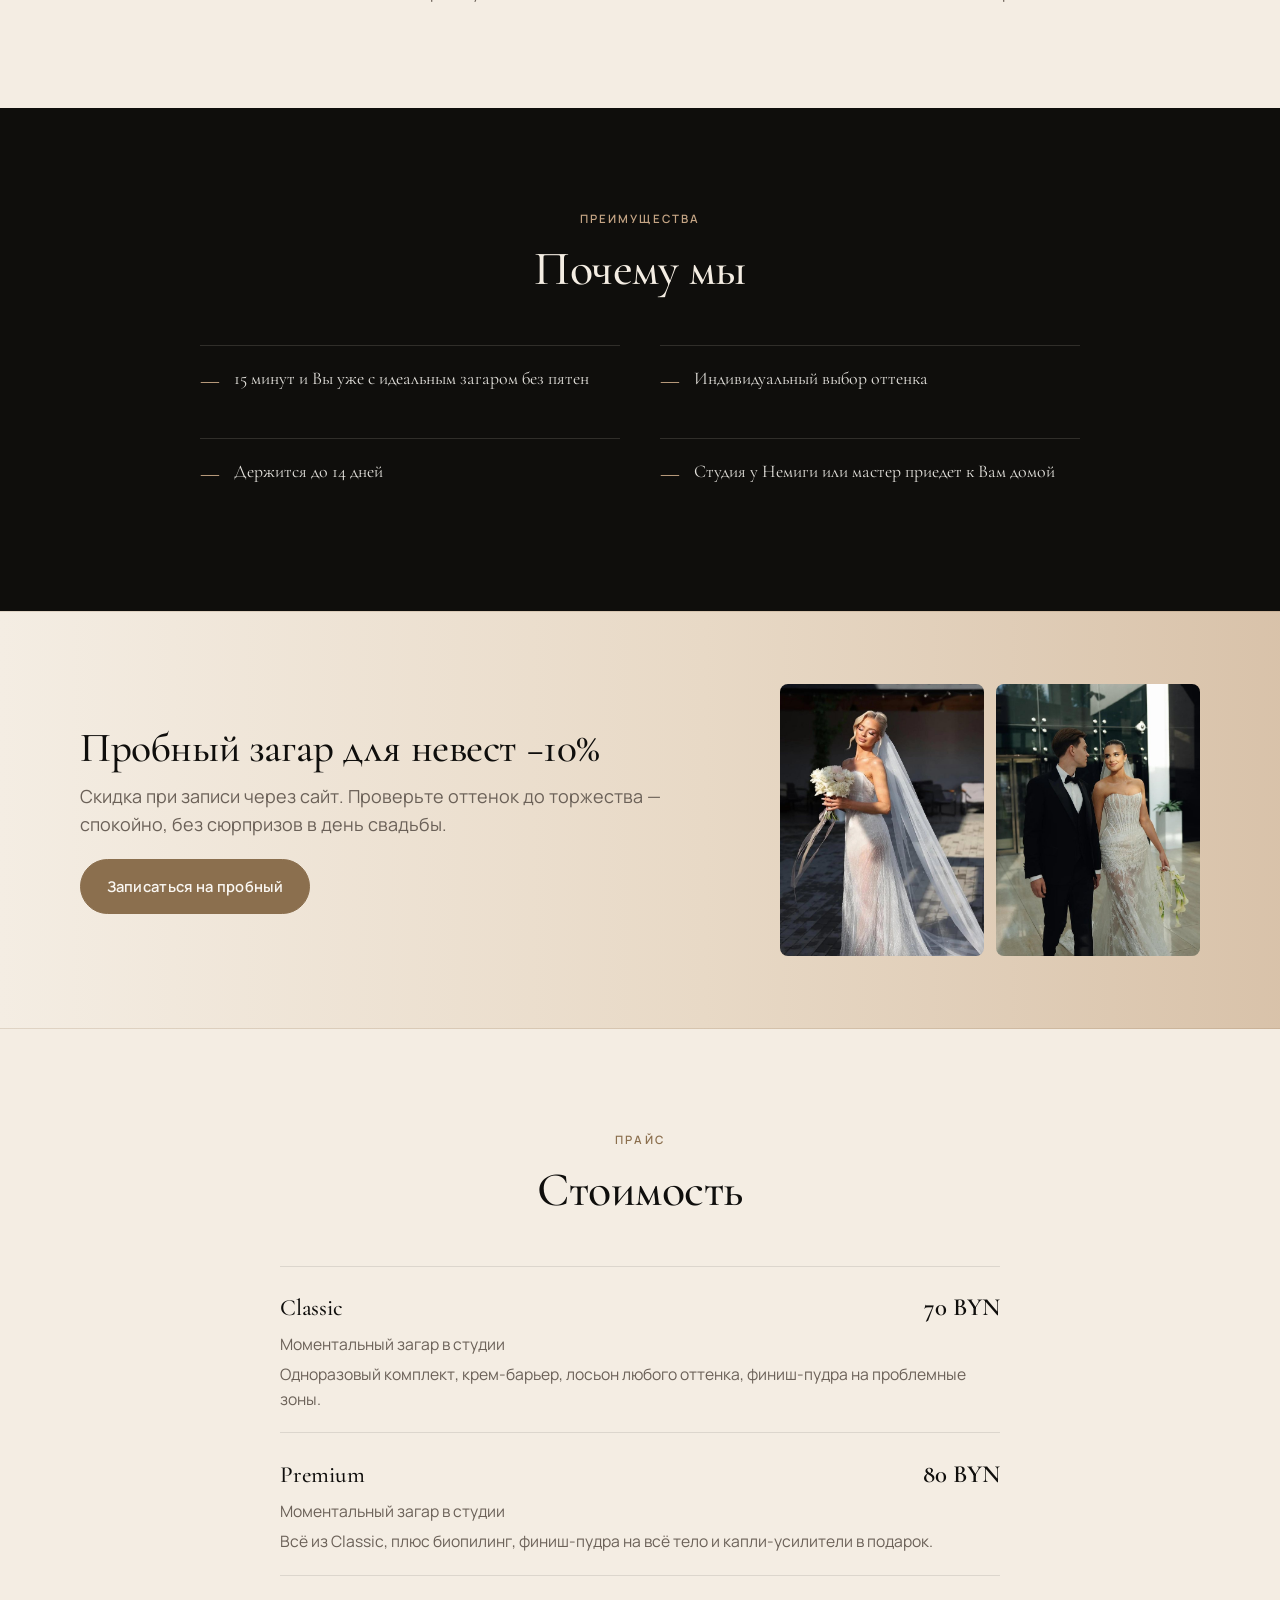
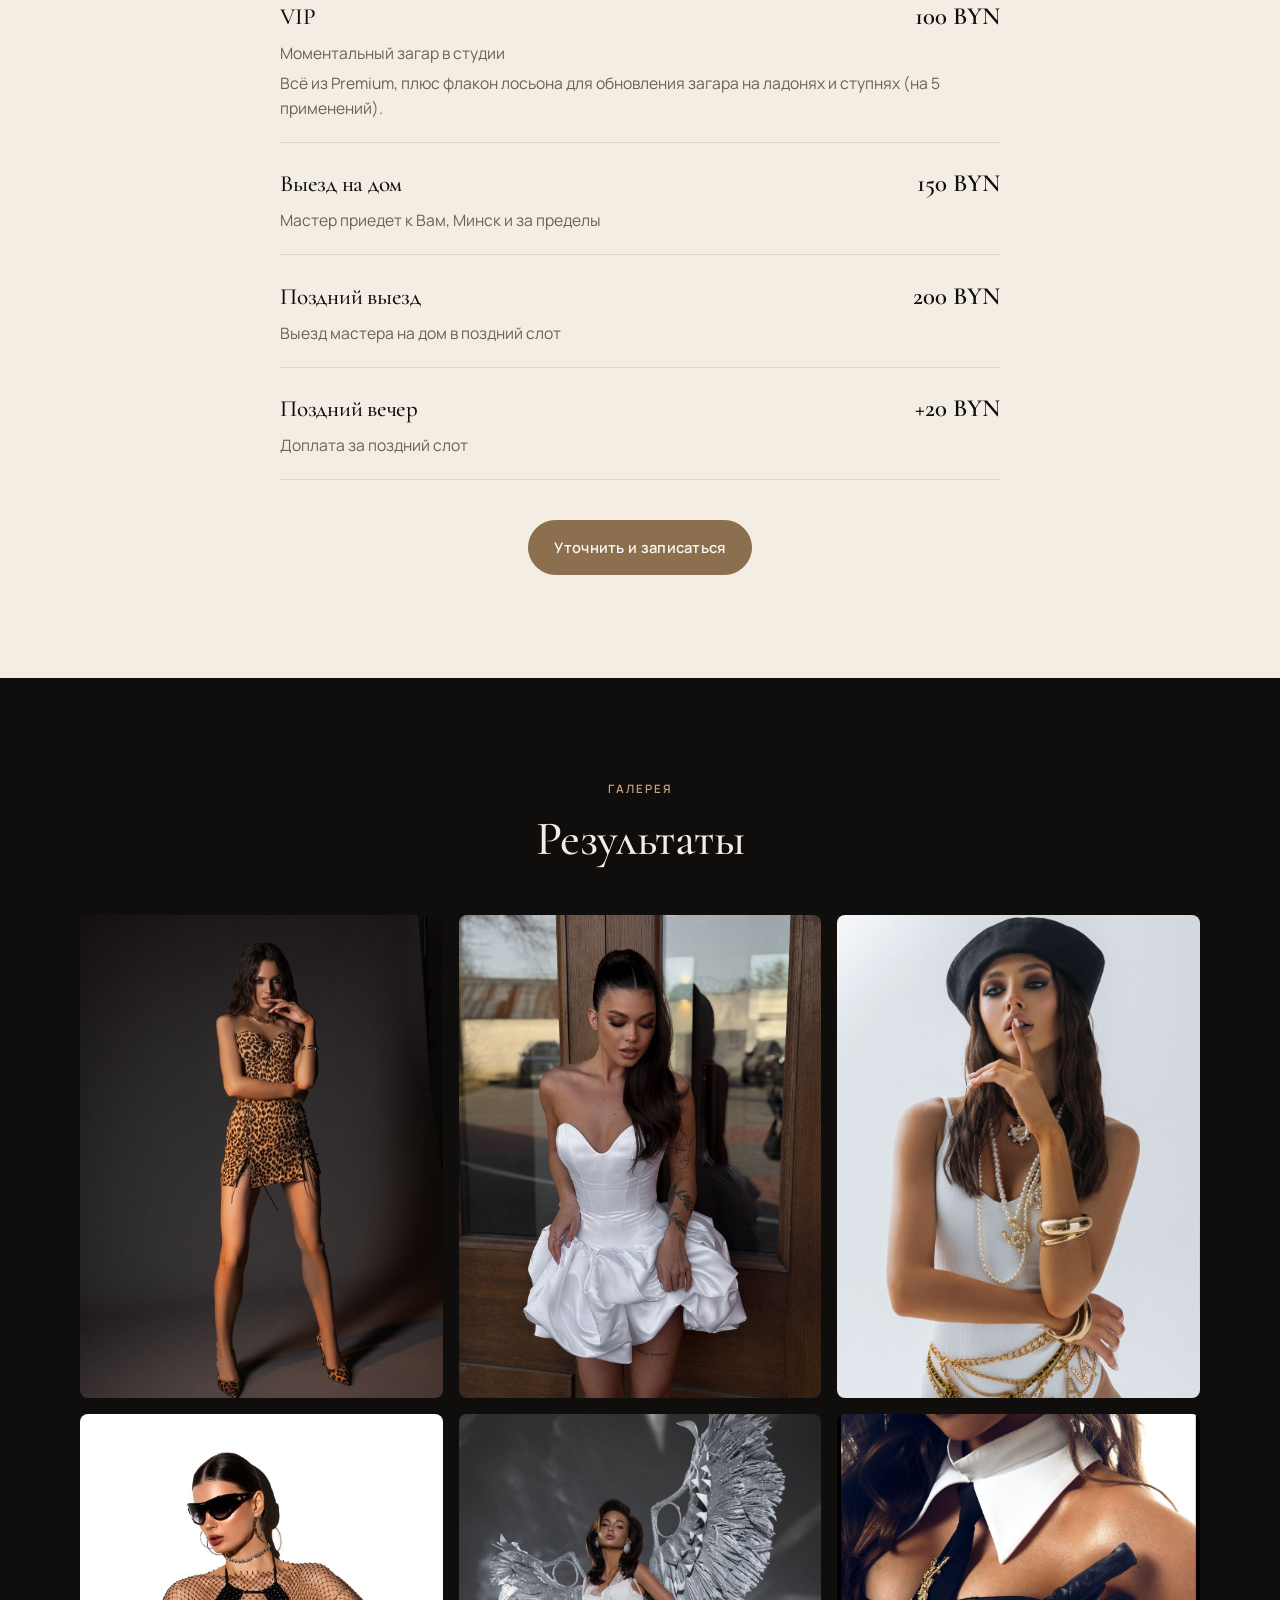
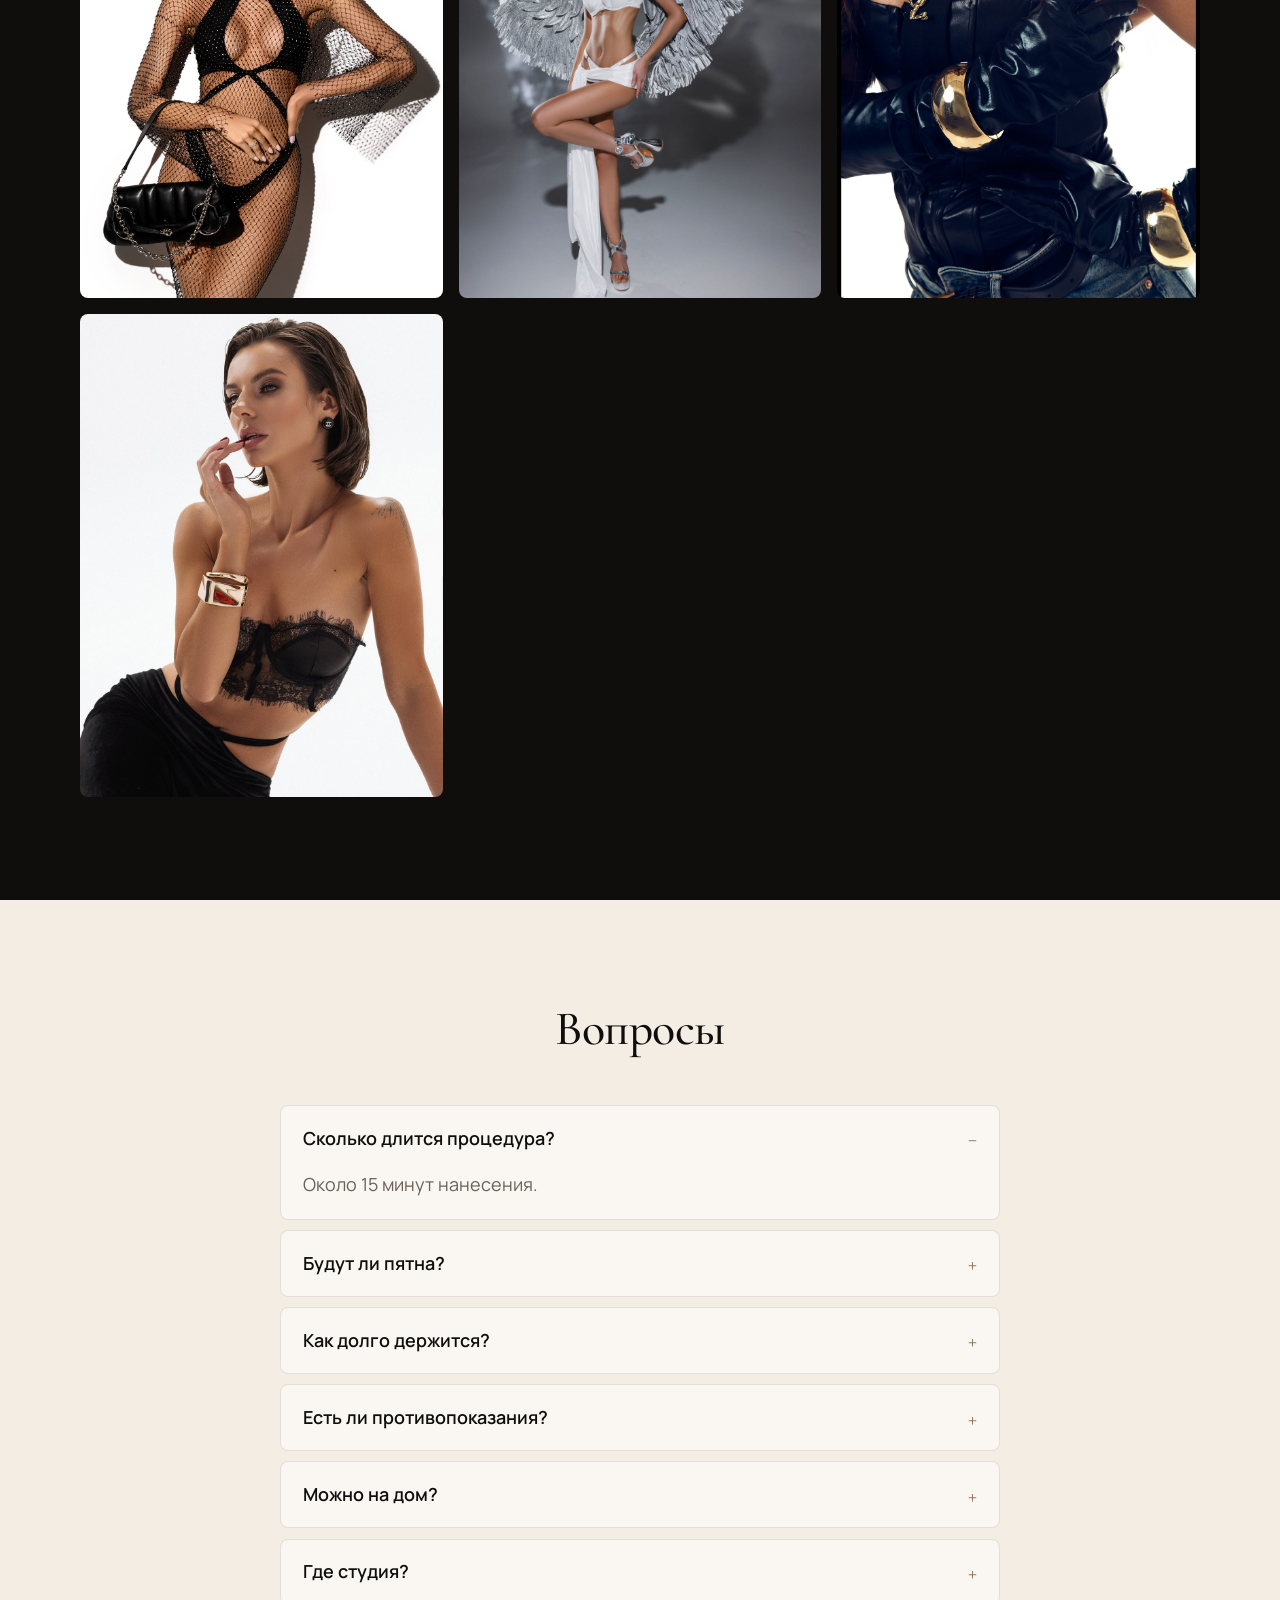
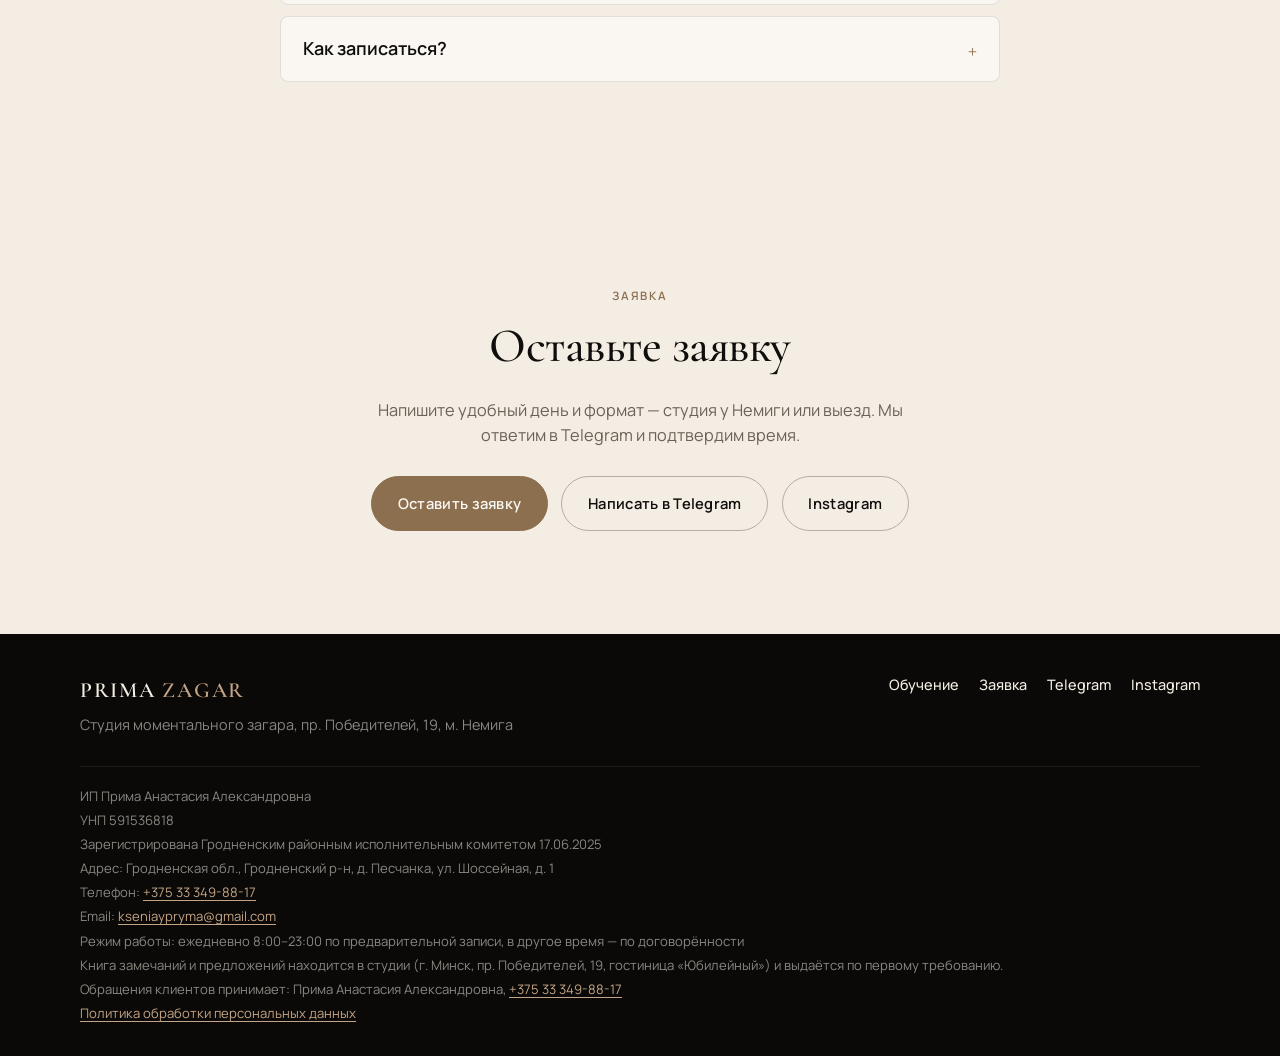
==== commit 8f273a6b: "Restore the original 10% brides-block discount. Co-authored-by: Datura_Demo <konchaarsenia-a11y@user" ====
--- a/index.html
+++ b/index.html
@@ -134,8 +134,8 @@
       <div class="container">
         <div class="bride-inner">
           <div class="bride-copy">
-            <h2>Пробный загар для невест</h2>
-            <p>Проверьте оттенок до торжества — спокойно, без сюрпризов в день свадьбы.</p>
+            <h2>Пробный загар для невест −10%</h2>
+            <p>Скидка при записи через сайт. Проверьте оттенок до торжества — спокойно, без сюрпризов в день свадьбы.</p>
             <a class="btn btn-primary" href="zapis.html">Записаться на пробный</a>
           </div>
           <div class="bride-photos">
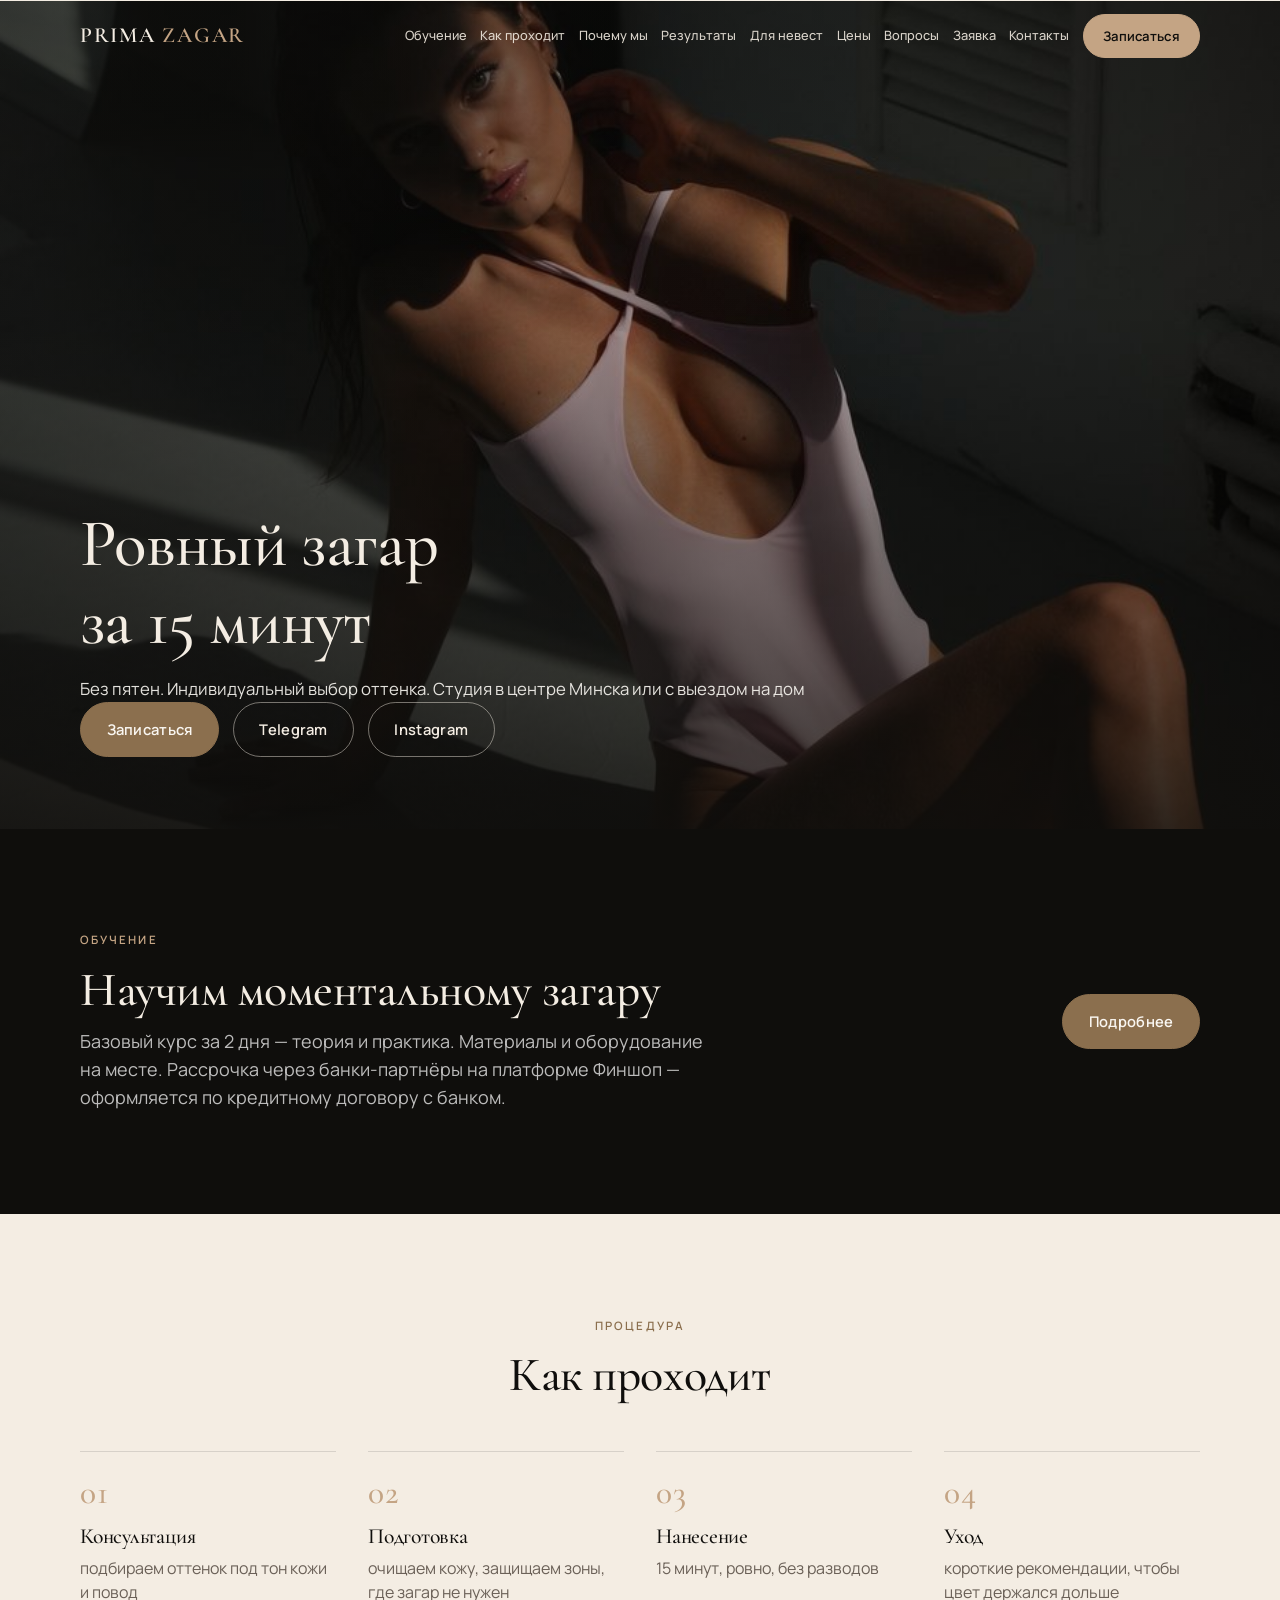
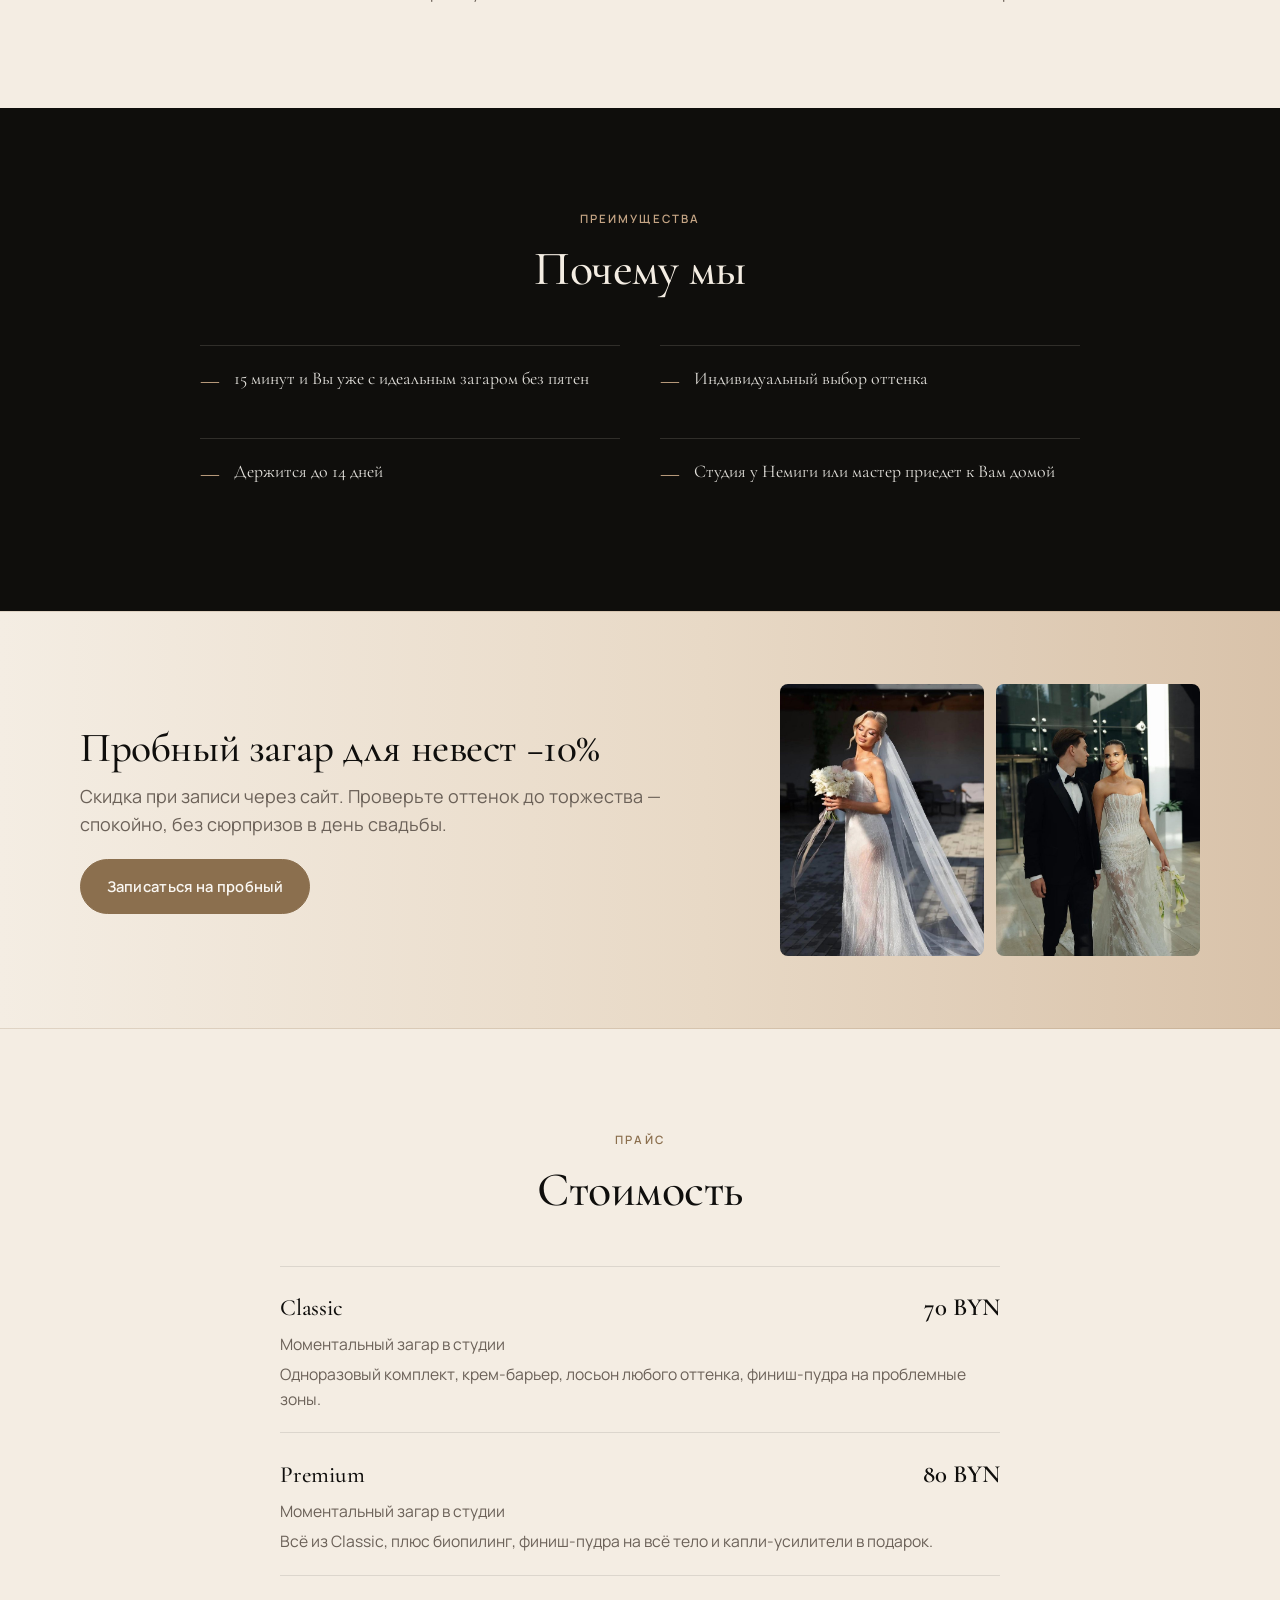
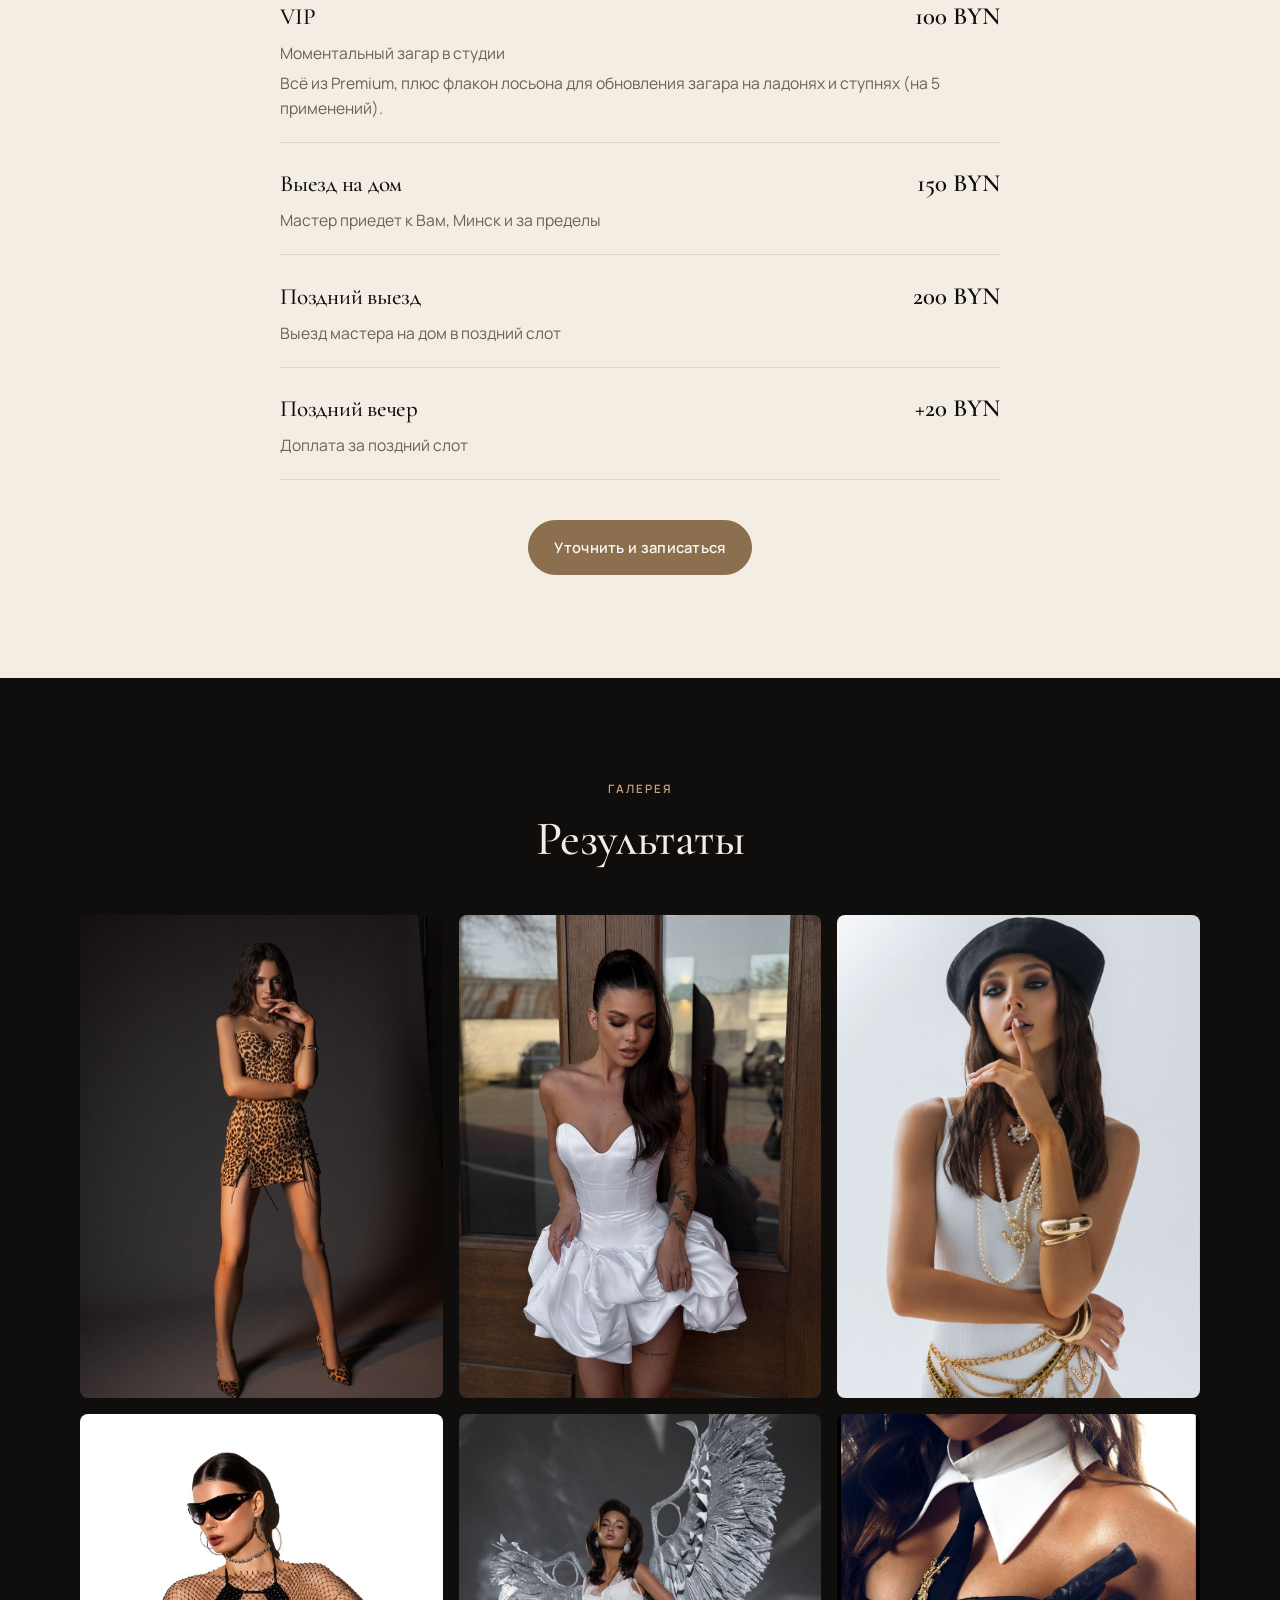
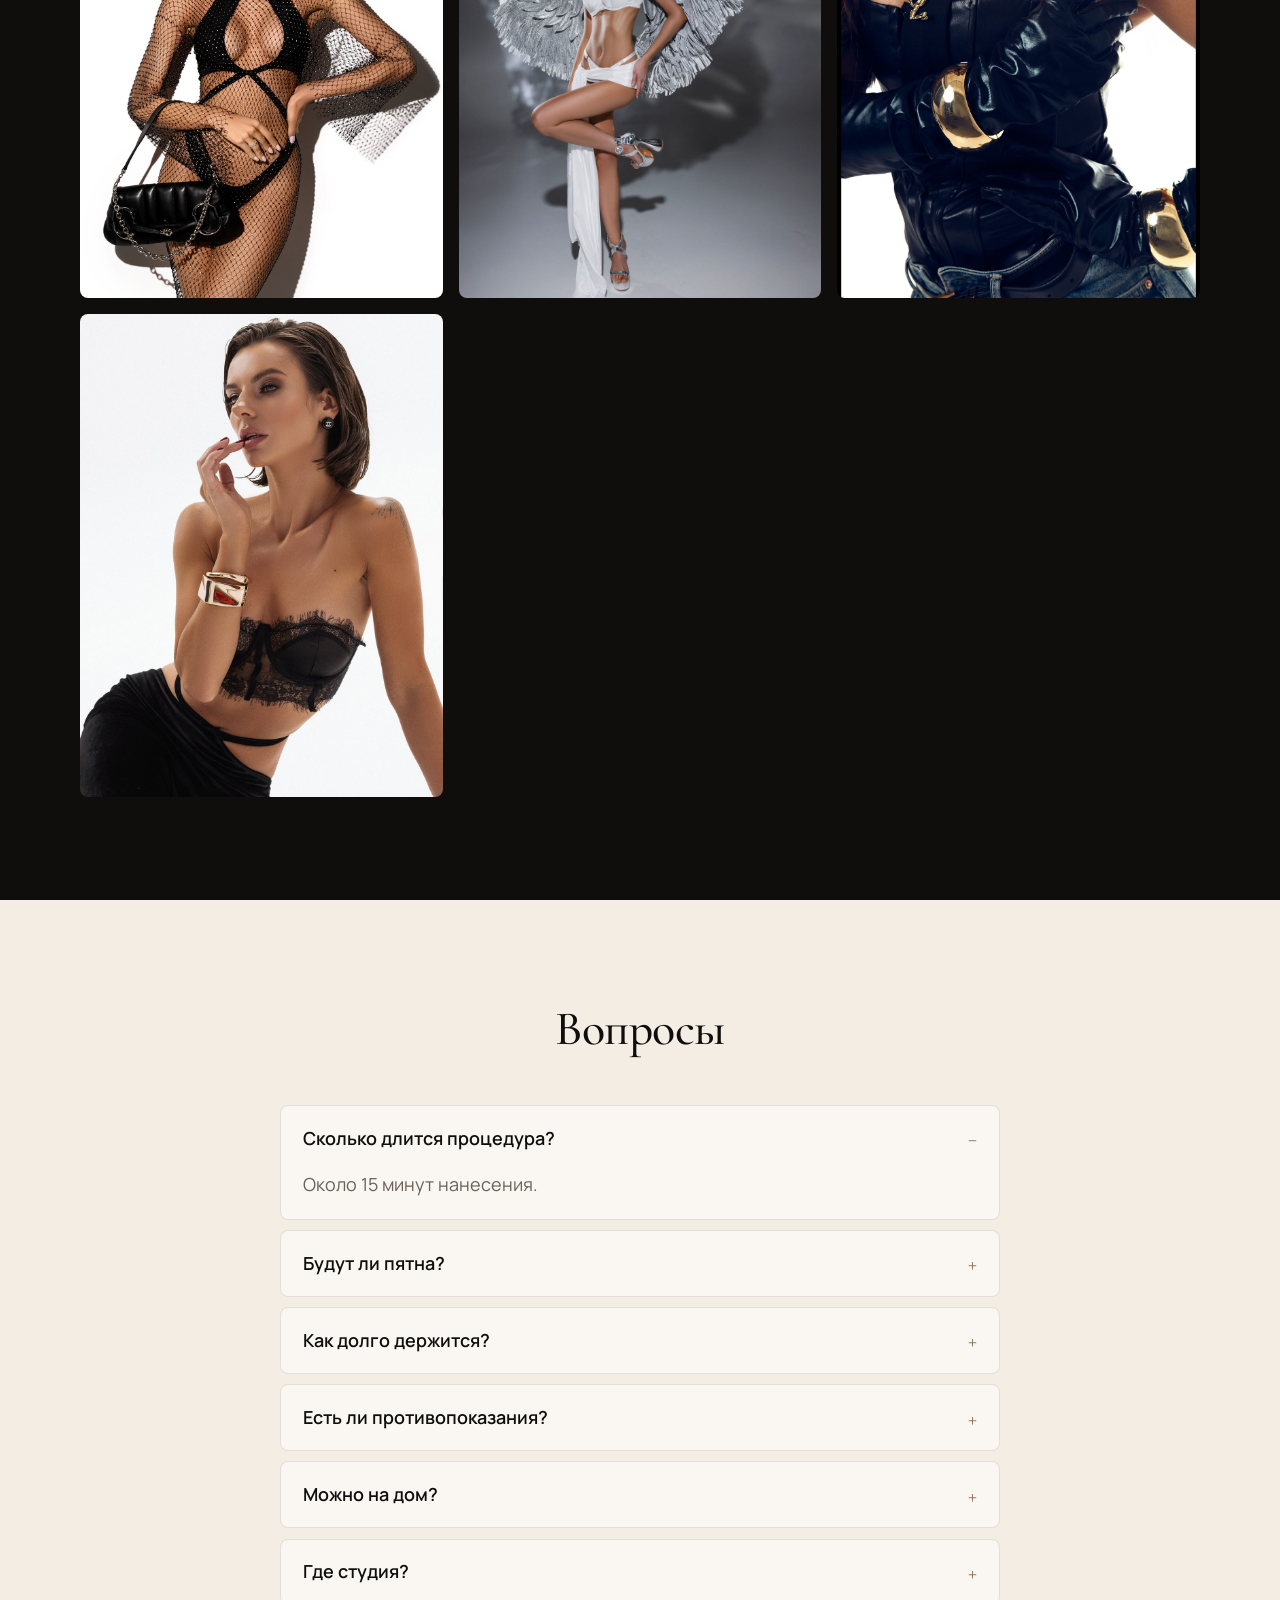
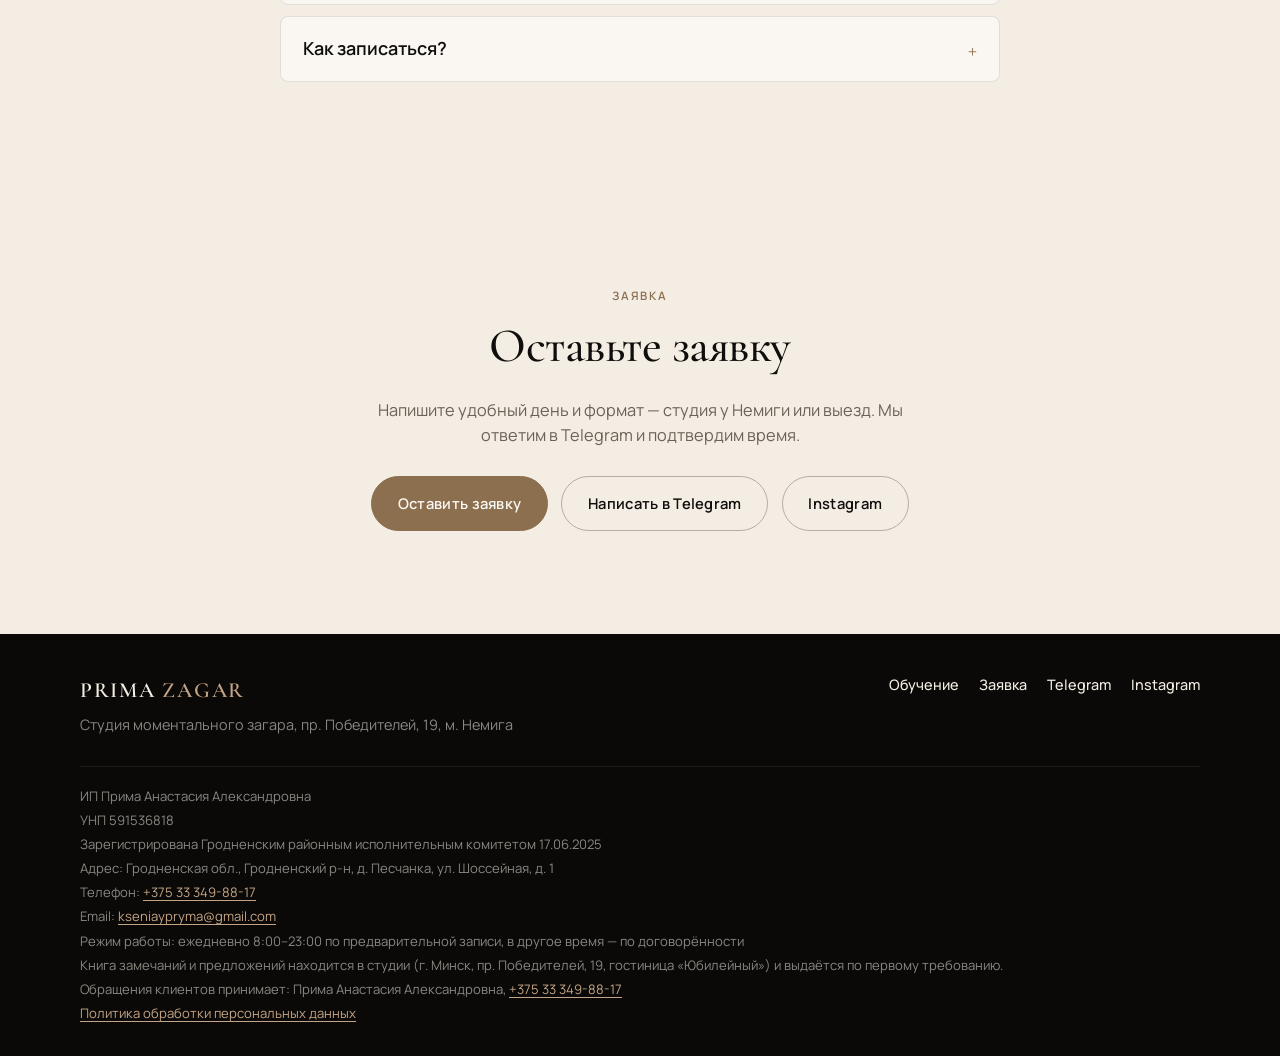
==== commit 3874c7de: "Style the desktop header booking link as a pill button. Co-authored-by: Datura_Demo <konchaarsenia-a" ====
--- a/index.html
+++ b/index.html
@@ -11,7 +11,7 @@
   <link rel="icon" type="image/png" sizes="192x192" href="icon-192.png" />
   <link rel="icon" type="image/png" sizes="512x512" href="icon-512.png" />
   <link rel="stylesheet" href="fonts/fonts.css">
-  <link rel="stylesheet" href="styles.css?v=20261012a" />
+  <link rel="stylesheet" href="styles.css?v=20261012b" />
 </head>
 <body>
   <header class="site-header" id="siteHeader">
@@ -31,7 +31,7 @@
         <a class="nav-secondary" href="https://t.me/prima_zagar" target="_blank" rel="noopener">Telegram</a>
         <a class="nav-secondary" href="https://www.instagram.com/prima_zagar/" target="_blank" rel="noopener">Instagram</a>
       </nav>
-      <a class="btn btn-sm header-cta" href="zapis.html">Записаться</a>
+      <a class="btn btn-primary btn-sm header-cta" href="zapis.html">Записаться</a>
       <button class="nav-toggle" id="navToggle" type="button" aria-label="Меню" aria-expanded="false">
         <span></span><span></span><span></span>
       </button>
--- a/styles.css
+++ b/styles.css
@@ -248,6 +248,12 @@
   color: var(--ink);
 }
 
+.site-header:not(.is-scrolled) .header-cta.btn-sm:hover {
+  background: var(--ink);
+  border-color: var(--ink);
+  color: var(--cream);
+}
+
 .header-inner {
   width: min(100% - 2rem, var(--max));
   margin-inline: auto;
@@ -292,6 +298,18 @@
 .nav a:hover { color: var(--bronze-deep); }
 
 .header-cta { flex-shrink: 0; }
+
+.header-cta.btn {
+  background: var(--bronze-deep);
+  color: var(--card);
+  border-color: var(--bronze-deep);
+}
+
+.header-cta.btn:hover {
+  background: var(--ink);
+  border-color: var(--ink);
+  color: var(--card);
+}
 
 .nav-toggle {
   display: none;
